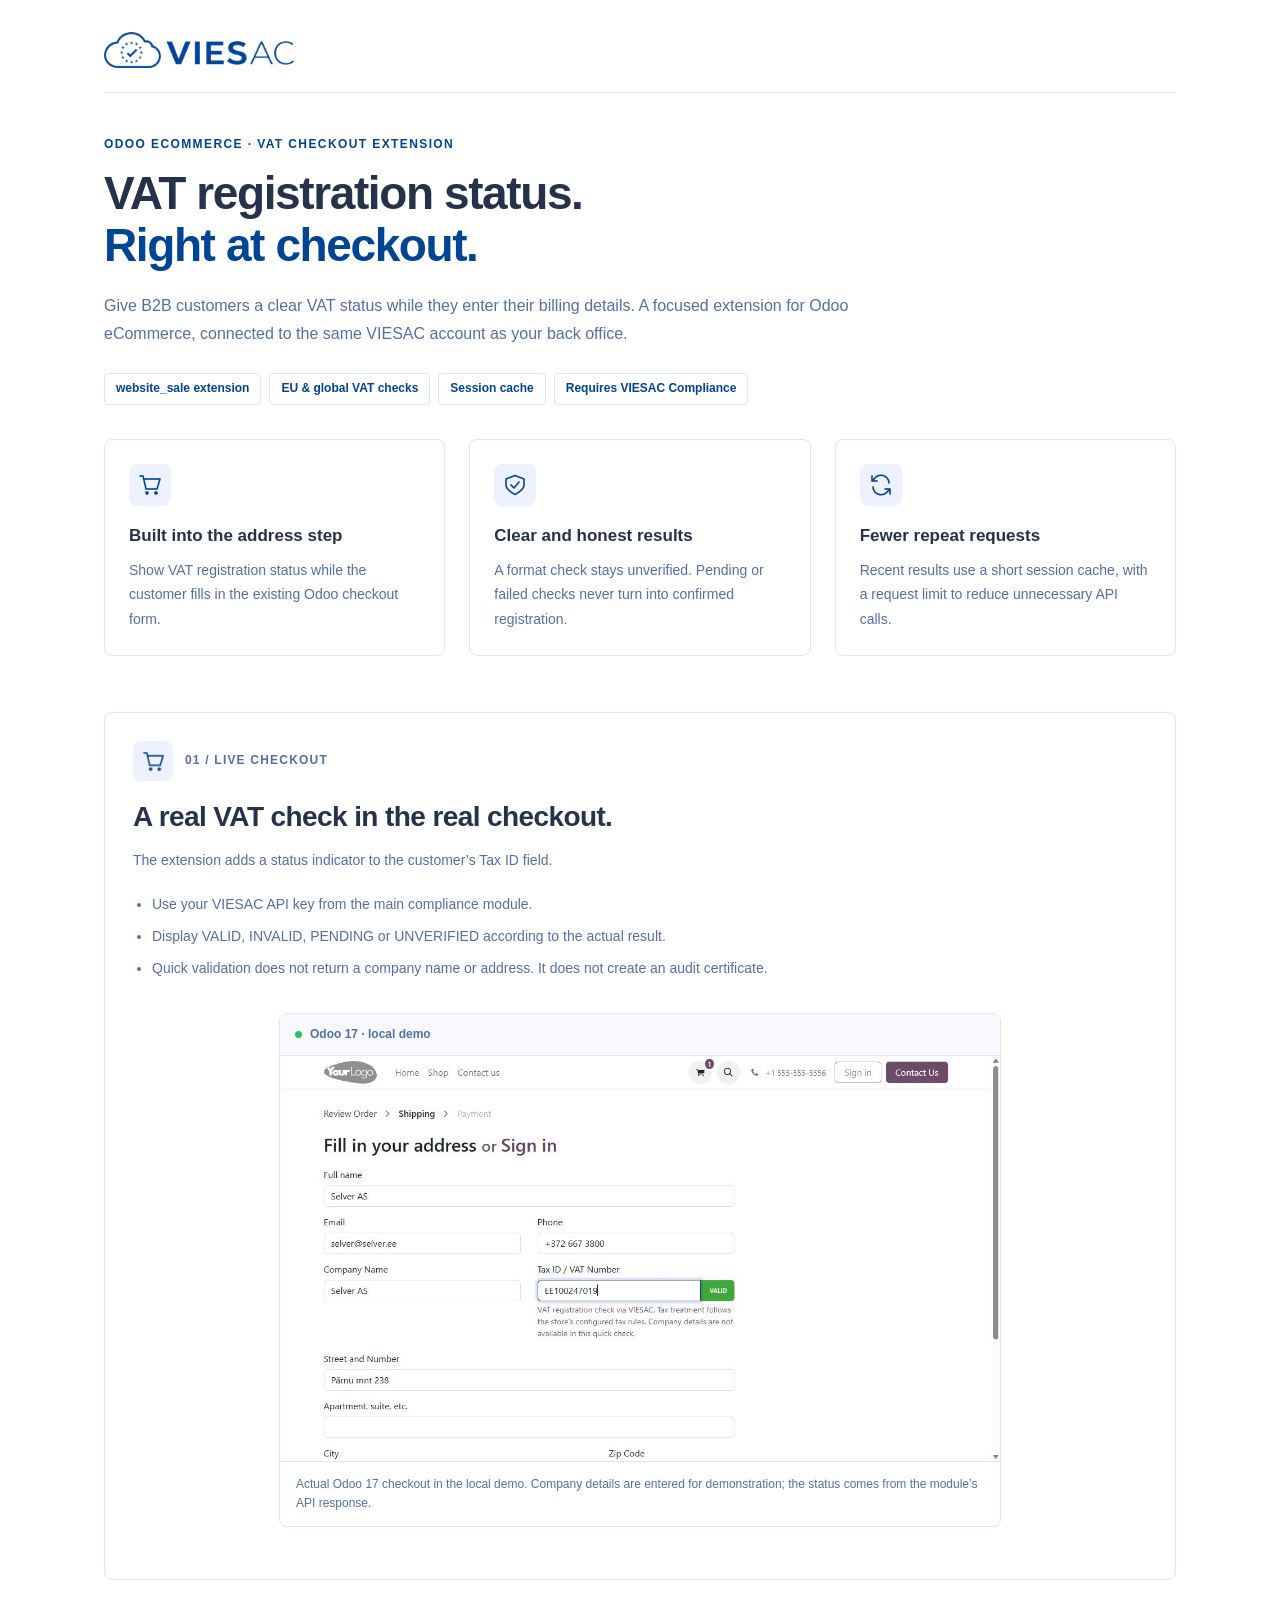
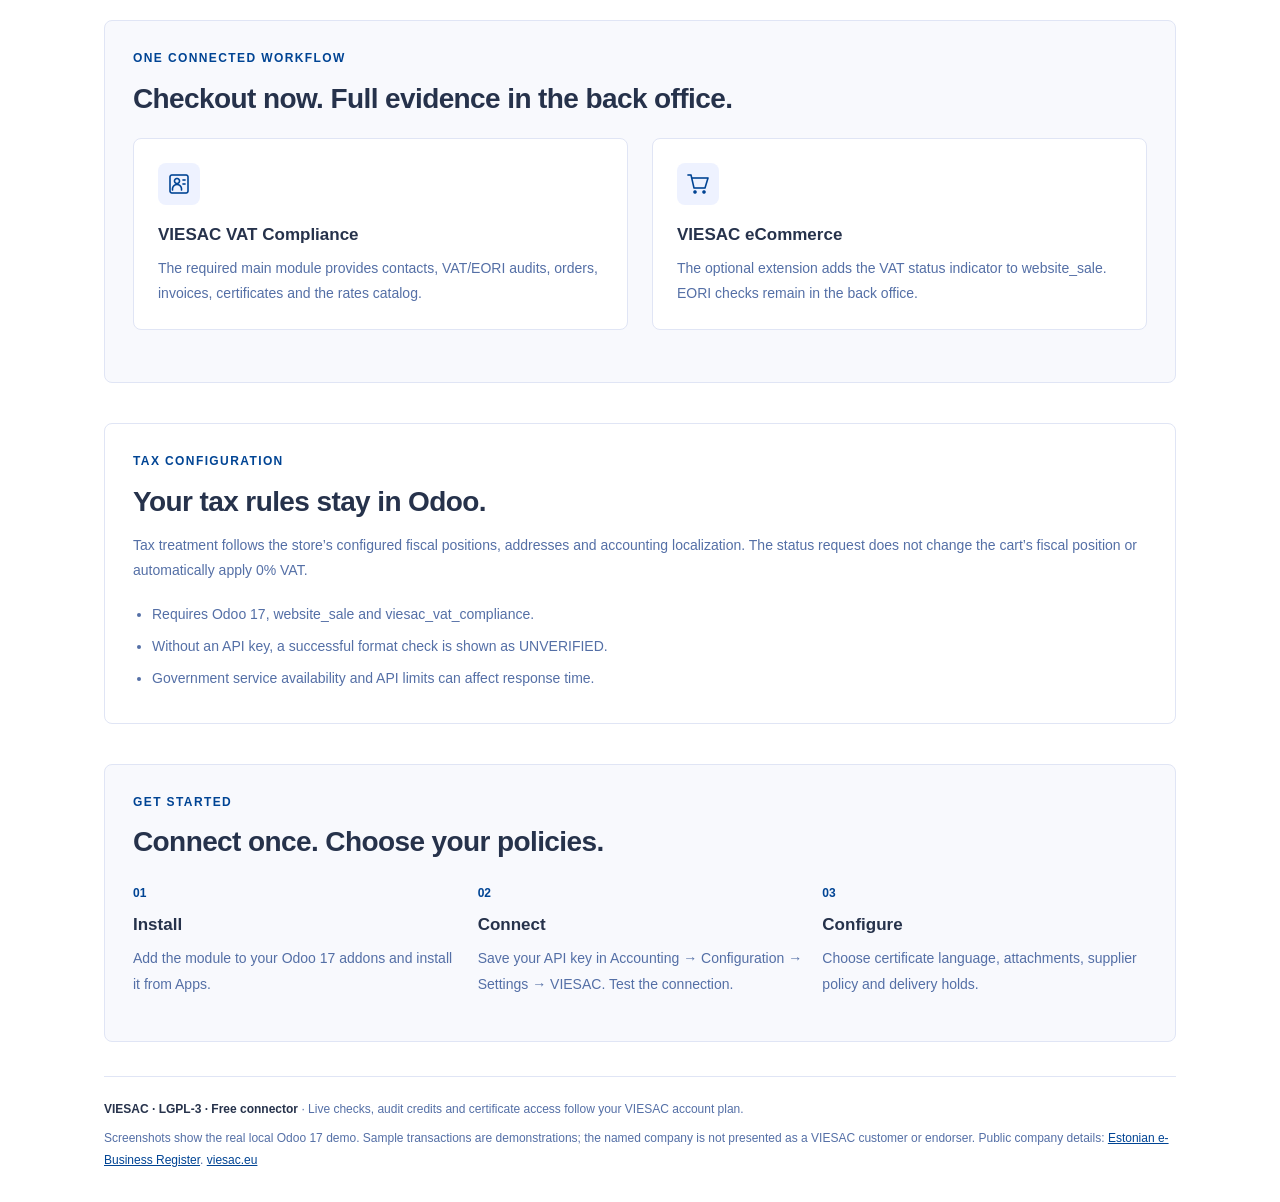
==== viesac_website_sale/static/description/index.html @ 57840056 "Refresh app descriptions, retain covers and verify Odoo compatibility" ====
<!DOCTYPE html>
<html lang="en"><head><meta charset="utf-8"><meta name="viewport" content="width=device-width,initial-scale=1"><title>VIESAC eCommerce VAT Checkout for Odoo 17</title></head>
<body style="margin:0;background:#FFFFFF;">
<div style="max-width:1120px;margin:0 auto;padding:24px;font-family:Arial,Helvetica,sans-serif;color:#26324B;font-size:14px;line-height:1.6;box-sizing:border-box;">
<header style="display:flex;align-items:center;justify-content:space-between;gap:18px;flex-wrap:wrap;padding:8px 0 24px;border-bottom:1px solid #E0E5F5;"><a href="https://viesac.eu" style="text-decoration:none;"><img src="viesac-brand.png" width="190" alt="VIESAC" style="display:block;width:190px;max-width:100%;height:auto;border:0;"></a></header>
<section style="padding:42px 0 34px;"><p style="margin:0 0 12px;color:#004494;font-size:12px;font-weight:700;letter-spacing:1.4px;text-transform:uppercase;">Odoo eCommerce · VAT checkout extension</p><h1 style="margin:0 0 20px;max-width:870px;color:#26324B;font-size:clamp(30px,5vw,46px);line-height:1.14;font-weight:700;letter-spacing:-1.4px;">VAT registration status.<br><span style="color:#004494;">Right at checkout.</span></h1><p style="max-width:760px;margin:0 0 24px;font-size:16px;line-height:1.8;color:#546FA6;">Give B2B customers a clear VAT status while they enter their billing details. A focused extension for Odoo eCommerce, connected to the same VIESAC account as your back office.</p><div style="display:flex;flex-wrap:wrap;gap:8px;"><span style="display:inline-block;padding:7px 11px;border:1px solid #E0E5F5;border-radius:4px;font-size:12px;line-height:1.3;font-weight:600;color:#004494;background:#FFFFFF;">website_sale extension</span><span style="display:inline-block;padding:7px 11px;border:1px solid #E0E5F5;border-radius:4px;font-size:12px;line-height:1.3;font-weight:600;color:#004494;background:#FFFFFF;">EU &amp; global VAT checks</span><span style="display:inline-block;padding:7px 11px;border:1px solid #E0E5F5;border-radius:4px;font-size:12px;line-height:1.3;font-weight:600;color:#004494;background:#FFFFFF;">Session cache</span><span style="display:inline-block;padding:7px 11px;border:1px solid #E0E5F5;border-radius:4px;font-size:12px;line-height:1.3;font-weight:600;color:#004494;background:#FFFFFF;">Requires VIESAC Compliance</span></div></section>
<div style="display:flex;flex-wrap:wrap;margin:0 -12px 32px;"><div style="flex:1 1 230px;margin:0 12px 24px;padding:24px;border:1px solid #E0E5F5;border-radius:8px;background:#FFFFFF;box-sizing:border-box;"><div style="display:flex;align-items:center;justify-content:center;width:42px;height:42px;margin-bottom:18px;border-radius:8px;background:#EEF2FF;"><img src="icons/cart.png" width="24" height="24" alt="" style="display:block;width:24px;height:24px;border:0;"></div><h3 style="margin:0 0 10px;font-size:17px;line-height:1.4;color:#26324B;font-weight:700;">Built into the address step</h3><p style="margin:0;font-size:14px;line-height:1.75;color:#546FA6;">Show VAT registration status while the customer fills in the existing Odoo checkout form.</p></div><div style="flex:1 1 230px;margin:0 12px 24px;padding:24px;border:1px solid #E0E5F5;border-radius:8px;background:#FFFFFF;box-sizing:border-box;"><div style="display:flex;align-items:center;justify-content:center;width:42px;height:42px;margin-bottom:18px;border-radius:8px;background:#EEF2FF;"><img src="icons/shield.png" width="24" height="24" alt="" style="display:block;width:24px;height:24px;border:0;"></div><h3 style="margin:0 0 10px;font-size:17px;line-height:1.4;color:#26324B;font-weight:700;">Clear and honest results</h3><p style="margin:0;font-size:14px;line-height:1.75;color:#546FA6;">A format check stays unverified. Pending or failed checks never turn into confirmed registration.</p></div><div style="flex:1 1 230px;margin:0 12px 24px;padding:24px;border:1px solid #E0E5F5;border-radius:8px;background:#FFFFFF;box-sizing:border-box;"><div style="display:flex;align-items:center;justify-content:center;width:42px;height:42px;margin-bottom:18px;border-radius:8px;background:#EEF2FF;"><img src="icons/sync.png" width="24" height="24" alt="" style="display:block;width:24px;height:24px;border:0;"></div><h3 style="margin:0 0 10px;font-size:17px;line-height:1.4;color:#26324B;font-weight:700;">Fewer repeat requests</h3><p style="margin:0;font-size:14px;line-height:1.75;color:#546FA6;">Recent results use a short session cache, with a request limit to reduce unnecessary API calls.</p></div></div><section style="margin-top:20px;margin-bottom:40px;padding:28px;border:1px solid #E0E5F5;border-radius:8px;background:#FFFFFF;"><div style="display:flex;align-items:center;gap:12px;margin-bottom:18px;"><div style="display:flex;align-items:center;justify-content:center;width:40px;height:40px;border-radius:8px;background:#EEF2FF;"><img src="icons/cart.png" width="23" height="23" alt="" style="display:block;width:23px;height:23px;border:0;"></div><span style="font-size:12px;letter-spacing:1.2px;font-weight:700;color:#546FA6;">01 / LIVE CHECKOUT</span></div><h2 style="margin:0 0 14px;color:#26324B;font-size:28px;line-height:1.25;font-weight:700;letter-spacing:-.6px;">A real VAT check in the real checkout.</h2><p style="margin:0 0 16px;font-size:14px;line-height:1.8;color:#546FA6;">The extension adds a status indicator to the customer’s Tax ID field.</p><ul style="margin:0;padding-left:19px;color:#546FA6;font-size:14px;line-height:1.85;"><li style="padding:3px 0;">Use your VIESAC API key from the main compliance module.</li><li style="padding:3px 0;">Display VALID, INVALID, PENDING or UNVERIFIED according to the actual result.</li><li style="padding:3px 0;">Quick validation does not return a company name or address. It does not create an audit certificate.</li></ul><figure style="max-width:720px;margin:28px auto 24px;padding:0;border:1px solid #E0E5F5;border-radius:8px;background:#FFFFFF;overflow:hidden;"><div style="display:flex;align-items:center;gap:8px;padding:11px 15px;background:#F8F9FD;border-bottom:1px solid #E0E5F5;"><span style="display:inline-block;width:7px;height:7px;border-radius:50%;background:#22C55E;"></span><span style="font-size:12px;font-weight:600;color:#546FA6;">Odoo 17 · local demo</span></div><img src="screenshot_checkout.jpg" alt="A real VAT check in the real checkout." style="display:block;width:100%;max-width:720px;height:auto;border:0;"><figcaption style="padding:13px 16px;font-size:12px;line-height:1.6;color:#546FA6;border-top:1px solid #E0E5F5;">Actual Odoo 17 checkout in the local demo. Company details are entered for demonstration; the status comes from the module’s API response.</figcaption></figure></section><section style="margin-top:36px;margin-bottom:40px;padding:28px;border:1px solid #E0E5F5;border-radius:8px;background:#F8F9FD;"><p style="margin:0 0 12px;color:#004494;font-size:12px;font-weight:700;letter-spacing:1.4px;text-transform:uppercase;">One connected workflow</p><h2 style="margin:0 0 14px;color:#26324B;font-size:28px;line-height:1.25;font-weight:700;letter-spacing:-.6px;">Checkout now. Full evidence in the back office.</h2><div style="display:flex;flex-wrap:wrap;margin:22px -12px 0;"><div style="flex:1 1 230px;margin:0 12px 24px;padding:24px;border:1px solid #E0E5F5;border-radius:8px;background:#FFFFFF;box-sizing:border-box;"><div style="display:flex;align-items:center;justify-content:center;width:42px;height:42px;margin-bottom:18px;border-radius:8px;background:#EEF2FF;"><img src="icons/contacts.png" width="24" height="24" alt="" style="display:block;width:24px;height:24px;border:0;"></div><h3 style="margin:0 0 10px;font-size:17px;line-height:1.4;color:#26324B;font-weight:700;">VIESAC VAT Compliance</h3><p style="margin:0;font-size:14px;line-height:1.75;color:#546FA6;">The required main module provides contacts, VAT/EORI audits, orders, invoices, certificates and the rates catalog.</p></div><div style="flex:1 1 230px;margin:0 12px 24px;padding:24px;border:1px solid #E0E5F5;border-radius:8px;background:#FFFFFF;box-sizing:border-box;"><div style="display:flex;align-items:center;justify-content:center;width:42px;height:42px;margin-bottom:18px;border-radius:8px;background:#EEF2FF;"><img src="icons/cart.png" width="24" height="24" alt="" style="display:block;width:24px;height:24px;border:0;"></div><h3 style="margin:0 0 10px;font-size:17px;line-height:1.4;color:#26324B;font-weight:700;">VIESAC eCommerce</h3><p style="margin:0;font-size:14px;line-height:1.75;color:#546FA6;">The optional extension adds the VAT status indicator to website_sale. EORI checks remain in the back office.</p></div></div></section><section style="margin-top:36px;margin-bottom:40px;padding:28px;border:1px solid #E0E5F5;border-radius:8px;"><p style="margin:0 0 12px;color:#004494;font-size:12px;font-weight:700;letter-spacing:1.4px;text-transform:uppercase;">Tax configuration</p><h2 style="margin:0 0 14px;color:#26324B;font-size:28px;line-height:1.25;font-weight:700;letter-spacing:-.6px;">Your tax rules stay in Odoo.</h2><p style="margin:0 0 16px;font-size:14px;line-height:1.8;color:#546FA6;">Tax treatment follows the store’s configured fiscal positions, addresses and accounting localization. The status request does not change the cart’s fiscal position or automatically apply 0% VAT.</p><ul style="margin:0;padding-left:19px;color:#546FA6;font-size:14px;line-height:1.85;"><li style="padding:3px 0;">Requires Odoo 17, website_sale and viesac_vat_compliance.</li><li style="padding:3px 0;">Without an API key, a successful format check is shown as UNVERIFIED.</li><li style="padding:3px 0;">Government service availability and API limits can affect response time.</li></ul></section><section style="padding:28px;border:1px solid #E0E5F5;border-radius:8px;background:#F8F9FD;"><p style="margin:0 0 12px;color:#004494;font-size:12px;font-weight:700;letter-spacing:1.4px;text-transform:uppercase;">Get started</p><h2 style="margin:0 0 14px;color:#26324B;font-size:28px;line-height:1.25;font-weight:700;letter-spacing:-.6px;">Connect once. Choose your policies.</h2><div style="display:flex;flex-wrap:wrap;gap:20px;margin-top:22px;"><div style="flex:1 1 220px;"><span style="font-size:12px;font-weight:700;color:#004494;">01</span><h3 style="margin:8px 0;font-size:17px;color:#26324B;">Install</h3><p style="margin:0 0 16px;font-size:14px;line-height:1.8;color:#546FA6;">Add the module to your Odoo 17 addons and install it from Apps.</p></div><div style="flex:1 1 220px;"><span style="font-size:12px;font-weight:700;color:#004494;">02</span><h3 style="margin:8px 0;font-size:17px;color:#26324B;">Connect</h3><p style="margin:0 0 16px;font-size:14px;line-height:1.8;color:#546FA6;">Save your API key in Accounting → Configuration → Settings → VIESAC. Test the connection.</p></div><div style="flex:1 1 220px;"><span style="font-size:12px;font-weight:700;color:#004494;">03</span><h3 style="margin:8px 0;font-size:17px;color:#26324B;">Configure</h3><p style="margin:0 0 16px;font-size:14px;line-height:1.8;color:#546FA6;">Choose certificate language, attachments, supplier policy and delivery holds.</p></div></div></section>
<footer style="margin-top:34px;padding:22px 0 6px;border-top:1px solid #E0E5F5;font-size:12px;line-height:1.8;color:#546FA6;"><p style="margin:0 0 8px;"><strong style="color:#26324B;">VIESAC · LGPL-3 · Free connector</strong> · Live checks, audit credits and certificate access follow your VIESAC account plan.</p><p style="margin:0;">Screenshots show the real local Odoo 17 demo. Sample transactions are demonstrations; the named company is not presented as a VIESAC customer or endorser. Public company details: <a href="https://ariregister.rik.ee/eng/company/10379733/Selver-AS" style="color:#004494;text-decoration:underline;">Estonian e-Business Register</a>. <a href="https://viesac.eu" style="color:#004494;text-decoration:underline;">viesac.eu</a></p></footer>
</div></body></html>
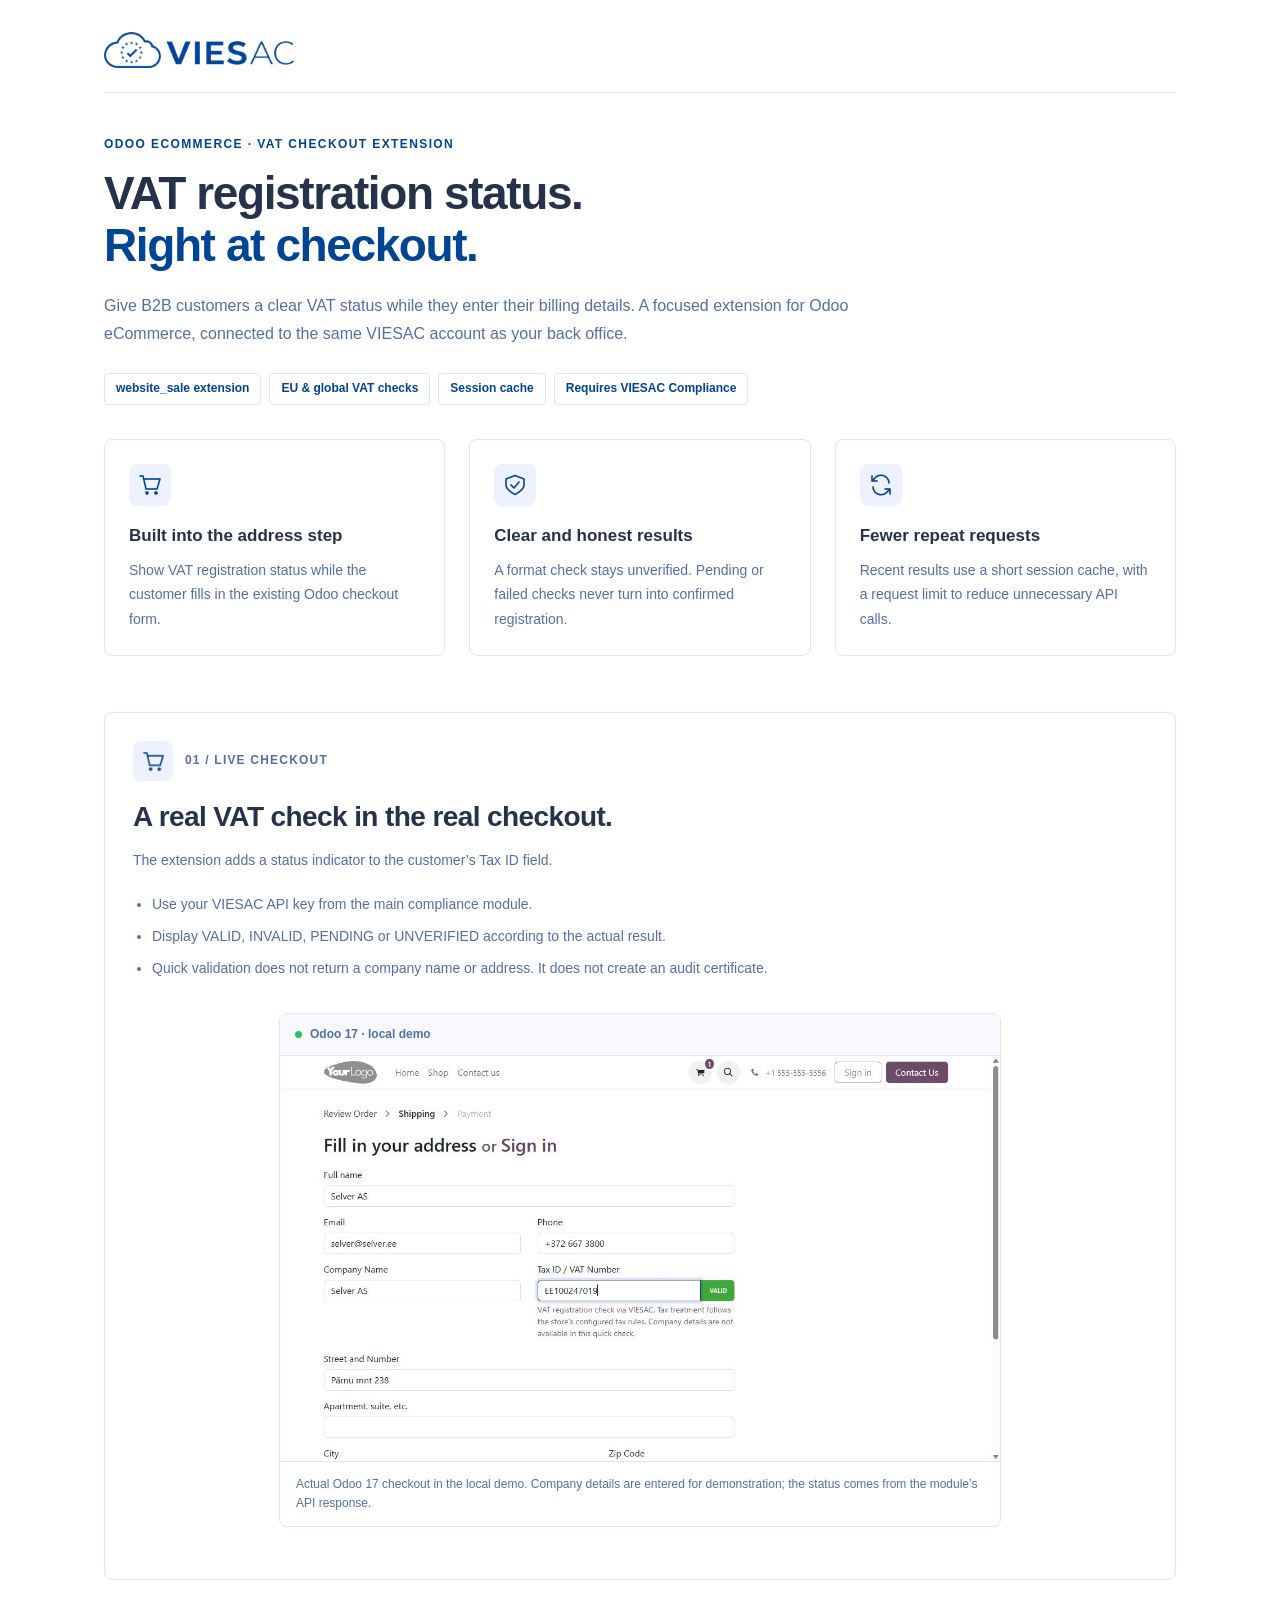
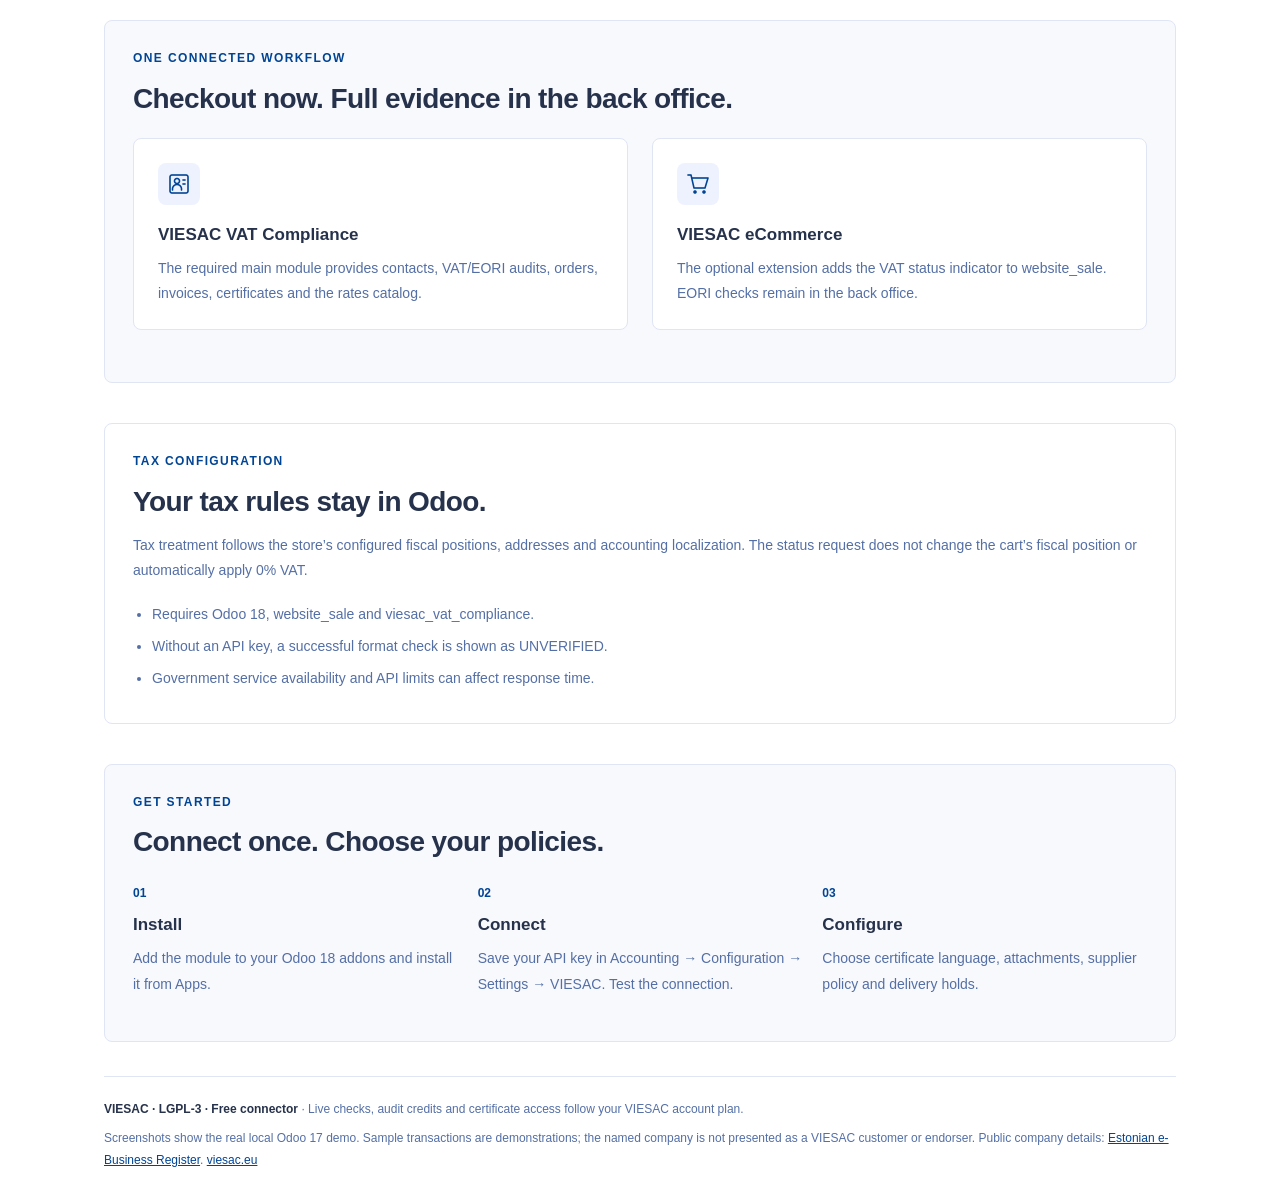
==== commit 53597be0: "Refresh app descriptions, retain covers and verify Odoo compatibility" ====
--- a/viesac_website_sale/static/description/index.html
+++ b/viesac_website_sale/static/description/index.html
@@ -1,9 +1,9 @@
 <!DOCTYPE html>
-<html lang="en"><head><meta charset="utf-8"><meta name="viewport" content="width=device-width,initial-scale=1"><title>VIESAC eCommerce VAT Checkout for Odoo 17</title></head>
+<html lang="en"><head><meta charset="utf-8"><meta name="viewport" content="width=device-width,initial-scale=1"><title>VIESAC eCommerce VAT Checkout for Odoo 18</title></head>
 <body style="margin:0;background:#FFFFFF;">
 <div style="max-width:1120px;margin:0 auto;padding:24px;font-family:Arial,Helvetica,sans-serif;color:#26324B;font-size:14px;line-height:1.6;box-sizing:border-box;">
 <header style="display:flex;align-items:center;justify-content:space-between;gap:18px;flex-wrap:wrap;padding:8px 0 24px;border-bottom:1px solid #E0E5F5;"><a href="https://viesac.eu" style="text-decoration:none;"><img src="viesac-brand.png" width="190" alt="VIESAC" style="display:block;width:190px;max-width:100%;height:auto;border:0;"></a></header>
 <section style="padding:42px 0 34px;"><p style="margin:0 0 12px;color:#004494;font-size:12px;font-weight:700;letter-spacing:1.4px;text-transform:uppercase;">Odoo eCommerce · VAT checkout extension</p><h1 style="margin:0 0 20px;max-width:870px;color:#26324B;font-size:clamp(30px,5vw,46px);line-height:1.14;font-weight:700;letter-spacing:-1.4px;">VAT registration status.<br><span style="color:#004494;">Right at checkout.</span></h1><p style="max-width:760px;margin:0 0 24px;font-size:16px;line-height:1.8;color:#546FA6;">Give B2B customers a clear VAT status while they enter their billing details. A focused extension for Odoo eCommerce, connected to the same VIESAC account as your back office.</p><div style="display:flex;flex-wrap:wrap;gap:8px;"><span style="display:inline-block;padding:7px 11px;border:1px solid #E0E5F5;border-radius:4px;font-size:12px;line-height:1.3;font-weight:600;color:#004494;background:#FFFFFF;">website_sale extension</span><span style="display:inline-block;padding:7px 11px;border:1px solid #E0E5F5;border-radius:4px;font-size:12px;line-height:1.3;font-weight:600;color:#004494;background:#FFFFFF;">EU &amp; global VAT checks</span><span style="display:inline-block;padding:7px 11px;border:1px solid #E0E5F5;border-radius:4px;font-size:12px;line-height:1.3;font-weight:600;color:#004494;background:#FFFFFF;">Session cache</span><span style="display:inline-block;padding:7px 11px;border:1px solid #E0E5F5;border-radius:4px;font-size:12px;line-height:1.3;font-weight:600;color:#004494;background:#FFFFFF;">Requires VIESAC Compliance</span></div></section>
-<div style="display:flex;flex-wrap:wrap;margin:0 -12px 32px;"><div style="flex:1 1 230px;margin:0 12px 24px;padding:24px;border:1px solid #E0E5F5;border-radius:8px;background:#FFFFFF;box-sizing:border-box;"><div style="display:flex;align-items:center;justify-content:center;width:42px;height:42px;margin-bottom:18px;border-radius:8px;background:#EEF2FF;"><img src="icons/cart.png" width="24" height="24" alt="" style="display:block;width:24px;height:24px;border:0;"></div><h3 style="margin:0 0 10px;font-size:17px;line-height:1.4;color:#26324B;font-weight:700;">Built into the address step</h3><p style="margin:0;font-size:14px;line-height:1.75;color:#546FA6;">Show VAT registration status while the customer fills in the existing Odoo checkout form.</p></div><div style="flex:1 1 230px;margin:0 12px 24px;padding:24px;border:1px solid #E0E5F5;border-radius:8px;background:#FFFFFF;box-sizing:border-box;"><div style="display:flex;align-items:center;justify-content:center;width:42px;height:42px;margin-bottom:18px;border-radius:8px;background:#EEF2FF;"><img src="icons/shield.png" width="24" height="24" alt="" style="display:block;width:24px;height:24px;border:0;"></div><h3 style="margin:0 0 10px;font-size:17px;line-height:1.4;color:#26324B;font-weight:700;">Clear and honest results</h3><p style="margin:0;font-size:14px;line-height:1.75;color:#546FA6;">A format check stays unverified. Pending or failed checks never turn into confirmed registration.</p></div><div style="flex:1 1 230px;margin:0 12px 24px;padding:24px;border:1px solid #E0E5F5;border-radius:8px;background:#FFFFFF;box-sizing:border-box;"><div style="display:flex;align-items:center;justify-content:center;width:42px;height:42px;margin-bottom:18px;border-radius:8px;background:#EEF2FF;"><img src="icons/sync.png" width="24" height="24" alt="" style="display:block;width:24px;height:24px;border:0;"></div><h3 style="margin:0 0 10px;font-size:17px;line-height:1.4;color:#26324B;font-weight:700;">Fewer repeat requests</h3><p style="margin:0;font-size:14px;line-height:1.75;color:#546FA6;">Recent results use a short session cache, with a request limit to reduce unnecessary API calls.</p></div></div><section style="margin-top:20px;margin-bottom:40px;padding:28px;border:1px solid #E0E5F5;border-radius:8px;background:#FFFFFF;"><div style="display:flex;align-items:center;gap:12px;margin-bottom:18px;"><div style="display:flex;align-items:center;justify-content:center;width:40px;height:40px;border-radius:8px;background:#EEF2FF;"><img src="icons/cart.png" width="23" height="23" alt="" style="display:block;width:23px;height:23px;border:0;"></div><span style="font-size:12px;letter-spacing:1.2px;font-weight:700;color:#546FA6;">01 / LIVE CHECKOUT</span></div><h2 style="margin:0 0 14px;color:#26324B;font-size:28px;line-height:1.25;font-weight:700;letter-spacing:-.6px;">A real VAT check in the real checkout.</h2><p style="margin:0 0 16px;font-size:14px;line-height:1.8;color:#546FA6;">The extension adds a status indicator to the customer’s Tax ID field.</p><ul style="margin:0;padding-left:19px;color:#546FA6;font-size:14px;line-height:1.85;"><li style="padding:3px 0;">Use your VIESAC API key from the main compliance module.</li><li style="padding:3px 0;">Display VALID, INVALID, PENDING or UNVERIFIED according to the actual result.</li><li style="padding:3px 0;">Quick validation does not return a company name or address. It does not create an audit certificate.</li></ul><figure style="max-width:720px;margin:28px auto 24px;padding:0;border:1px solid #E0E5F5;border-radius:8px;background:#FFFFFF;overflow:hidden;"><div style="display:flex;align-items:center;gap:8px;padding:11px 15px;background:#F8F9FD;border-bottom:1px solid #E0E5F5;"><span style="display:inline-block;width:7px;height:7px;border-radius:50%;background:#22C55E;"></span><span style="font-size:12px;font-weight:600;color:#546FA6;">Odoo 17 · local demo</span></div><img src="screenshot_checkout.jpg" alt="A real VAT check in the real checkout." style="display:block;width:100%;max-width:720px;height:auto;border:0;"><figcaption style="padding:13px 16px;font-size:12px;line-height:1.6;color:#546FA6;border-top:1px solid #E0E5F5;">Actual Odoo 17 checkout in the local demo. Company details are entered for demonstration; the status comes from the module’s API response.</figcaption></figure></section><section style="margin-top:36px;margin-bottom:40px;padding:28px;border:1px solid #E0E5F5;border-radius:8px;background:#F8F9FD;"><p style="margin:0 0 12px;color:#004494;font-size:12px;font-weight:700;letter-spacing:1.4px;text-transform:uppercase;">One connected workflow</p><h2 style="margin:0 0 14px;color:#26324B;font-size:28px;line-height:1.25;font-weight:700;letter-spacing:-.6px;">Checkout now. Full evidence in the back office.</h2><div style="display:flex;flex-wrap:wrap;margin:22px -12px 0;"><div style="flex:1 1 230px;margin:0 12px 24px;padding:24px;border:1px solid #E0E5F5;border-radius:8px;background:#FFFFFF;box-sizing:border-box;"><div style="display:flex;align-items:center;justify-content:center;width:42px;height:42px;margin-bottom:18px;border-radius:8px;background:#EEF2FF;"><img src="icons/contacts.png" width="24" height="24" alt="" style="display:block;width:24px;height:24px;border:0;"></div><h3 style="margin:0 0 10px;font-size:17px;line-height:1.4;color:#26324B;font-weight:700;">VIESAC VAT Compliance</h3><p style="margin:0;font-size:14px;line-height:1.75;color:#546FA6;">The required main module provides contacts, VAT/EORI audits, orders, invoices, certificates and the rates catalog.</p></div><div style="flex:1 1 230px;margin:0 12px 24px;padding:24px;border:1px solid #E0E5F5;border-radius:8px;background:#FFFFFF;box-sizing:border-box;"><div style="display:flex;align-items:center;justify-content:center;width:42px;height:42px;margin-bottom:18px;border-radius:8px;background:#EEF2FF;"><img src="icons/cart.png" width="24" height="24" alt="" style="display:block;width:24px;height:24px;border:0;"></div><h3 style="margin:0 0 10px;font-size:17px;line-height:1.4;color:#26324B;font-weight:700;">VIESAC eCommerce</h3><p style="margin:0;font-size:14px;line-height:1.75;color:#546FA6;">The optional extension adds the VAT status indicator to website_sale. EORI checks remain in the back office.</p></div></div></section><section style="margin-top:36px;margin-bottom:40px;padding:28px;border:1px solid #E0E5F5;border-radius:8px;"><p style="margin:0 0 12px;color:#004494;font-size:12px;font-weight:700;letter-spacing:1.4px;text-transform:uppercase;">Tax configuration</p><h2 style="margin:0 0 14px;color:#26324B;font-size:28px;line-height:1.25;font-weight:700;letter-spacing:-.6px;">Your tax rules stay in Odoo.</h2><p style="margin:0 0 16px;font-size:14px;line-height:1.8;color:#546FA6;">Tax treatment follows the store’s configured fiscal positions, addresses and accounting localization. The status request does not change the cart’s fiscal position or automatically apply 0% VAT.</p><ul style="margin:0;padding-left:19px;color:#546FA6;font-size:14px;line-height:1.85;"><li style="padding:3px 0;">Requires Odoo 17, website_sale and viesac_vat_compliance.</li><li style="padding:3px 0;">Without an API key, a successful format check is shown as UNVERIFIED.</li><li style="padding:3px 0;">Government service availability and API limits can affect response time.</li></ul></section><section style="padding:28px;border:1px solid #E0E5F5;border-radius:8px;background:#F8F9FD;"><p style="margin:0 0 12px;color:#004494;font-size:12px;font-weight:700;letter-spacing:1.4px;text-transform:uppercase;">Get started</p><h2 style="margin:0 0 14px;color:#26324B;font-size:28px;line-height:1.25;font-weight:700;letter-spacing:-.6px;">Connect once. Choose your policies.</h2><div style="display:flex;flex-wrap:wrap;gap:20px;margin-top:22px;"><div style="flex:1 1 220px;"><span style="font-size:12px;font-weight:700;color:#004494;">01</span><h3 style="margin:8px 0;font-size:17px;color:#26324B;">Install</h3><p style="margin:0 0 16px;font-size:14px;line-height:1.8;color:#546FA6;">Add the module to your Odoo 17 addons and install it from Apps.</p></div><div style="flex:1 1 220px;"><span style="font-size:12px;font-weight:700;color:#004494;">02</span><h3 style="margin:8px 0;font-size:17px;color:#26324B;">Connect</h3><p style="margin:0 0 16px;font-size:14px;line-height:1.8;color:#546FA6;">Save your API key in Accounting → Configuration → Settings → VIESAC. Test the connection.</p></div><div style="flex:1 1 220px;"><span style="font-size:12px;font-weight:700;color:#004494;">03</span><h3 style="margin:8px 0;font-size:17px;color:#26324B;">Configure</h3><p style="margin:0 0 16px;font-size:14px;line-height:1.8;color:#546FA6;">Choose certificate language, attachments, supplier policy and delivery holds.</p></div></div></section>
+<div style="display:flex;flex-wrap:wrap;margin:0 -12px 32px;"><div style="flex:1 1 230px;margin:0 12px 24px;padding:24px;border:1px solid #E0E5F5;border-radius:8px;background:#FFFFFF;box-sizing:border-box;"><div style="display:flex;align-items:center;justify-content:center;width:42px;height:42px;margin-bottom:18px;border-radius:8px;background:#EEF2FF;"><img src="icons/cart.png" width="24" height="24" alt="" style="display:block;width:24px;height:24px;border:0;"></div><h3 style="margin:0 0 10px;font-size:17px;line-height:1.4;color:#26324B;font-weight:700;">Built into the address step</h3><p style="margin:0;font-size:14px;line-height:1.75;color:#546FA6;">Show VAT registration status while the customer fills in the existing Odoo checkout form.</p></div><div style="flex:1 1 230px;margin:0 12px 24px;padding:24px;border:1px solid #E0E5F5;border-radius:8px;background:#FFFFFF;box-sizing:border-box;"><div style="display:flex;align-items:center;justify-content:center;width:42px;height:42px;margin-bottom:18px;border-radius:8px;background:#EEF2FF;"><img src="icons/shield.png" width="24" height="24" alt="" style="display:block;width:24px;height:24px;border:0;"></div><h3 style="margin:0 0 10px;font-size:17px;line-height:1.4;color:#26324B;font-weight:700;">Clear and honest results</h3><p style="margin:0;font-size:14px;line-height:1.75;color:#546FA6;">A format check stays unverified. Pending or failed checks never turn into confirmed registration.</p></div><div style="flex:1 1 230px;margin:0 12px 24px;padding:24px;border:1px solid #E0E5F5;border-radius:8px;background:#FFFFFF;box-sizing:border-box;"><div style="display:flex;align-items:center;justify-content:center;width:42px;height:42px;margin-bottom:18px;border-radius:8px;background:#EEF2FF;"><img src="icons/sync.png" width="24" height="24" alt="" style="display:block;width:24px;height:24px;border:0;"></div><h3 style="margin:0 0 10px;font-size:17px;line-height:1.4;color:#26324B;font-weight:700;">Fewer repeat requests</h3><p style="margin:0;font-size:14px;line-height:1.75;color:#546FA6;">Recent results use a short session cache, with a request limit to reduce unnecessary API calls.</p></div></div><section style="margin-top:20px;margin-bottom:40px;padding:28px;border:1px solid #E0E5F5;border-radius:8px;background:#FFFFFF;"><div style="display:flex;align-items:center;gap:12px;margin-bottom:18px;"><div style="display:flex;align-items:center;justify-content:center;width:40px;height:40px;border-radius:8px;background:#EEF2FF;"><img src="icons/cart.png" width="23" height="23" alt="" style="display:block;width:23px;height:23px;border:0;"></div><span style="font-size:12px;letter-spacing:1.2px;font-weight:700;color:#546FA6;">01 / LIVE CHECKOUT</span></div><h2 style="margin:0 0 14px;color:#26324B;font-size:28px;line-height:1.25;font-weight:700;letter-spacing:-.6px;">A real VAT check in the real checkout.</h2><p style="margin:0 0 16px;font-size:14px;line-height:1.8;color:#546FA6;">The extension adds a status indicator to the customer’s Tax ID field.</p><ul style="margin:0;padding-left:19px;color:#546FA6;font-size:14px;line-height:1.85;"><li style="padding:3px 0;">Use your VIESAC API key from the main compliance module.</li><li style="padding:3px 0;">Display VALID, INVALID, PENDING or UNVERIFIED according to the actual result.</li><li style="padding:3px 0;">Quick validation does not return a company name or address. It does not create an audit certificate.</li></ul><figure style="max-width:720px;margin:28px auto 24px;padding:0;border:1px solid #E0E5F5;border-radius:8px;background:#FFFFFF;overflow:hidden;"><div style="display:flex;align-items:center;gap:8px;padding:11px 15px;background:#F8F9FD;border-bottom:1px solid #E0E5F5;"><span style="display:inline-block;width:7px;height:7px;border-radius:50%;background:#22C55E;"></span><span style="font-size:12px;font-weight:600;color:#546FA6;">Odoo 17 · local demo</span></div><img src="screenshot_checkout.jpg" alt="A real VAT check in the real checkout." style="display:block;width:100%;max-width:720px;height:auto;border:0;"><figcaption style="padding:13px 16px;font-size:12px;line-height:1.6;color:#546FA6;border-top:1px solid #E0E5F5;">Actual Odoo 17 checkout in the local demo. Company details are entered for demonstration; the status comes from the module’s API response.</figcaption></figure></section><section style="margin-top:36px;margin-bottom:40px;padding:28px;border:1px solid #E0E5F5;border-radius:8px;background:#F8F9FD;"><p style="margin:0 0 12px;color:#004494;font-size:12px;font-weight:700;letter-spacing:1.4px;text-transform:uppercase;">One connected workflow</p><h2 style="margin:0 0 14px;color:#26324B;font-size:28px;line-height:1.25;font-weight:700;letter-spacing:-.6px;">Checkout now. Full evidence in the back office.</h2><div style="display:flex;flex-wrap:wrap;margin:22px -12px 0;"><div style="flex:1 1 230px;margin:0 12px 24px;padding:24px;border:1px solid #E0E5F5;border-radius:8px;background:#FFFFFF;box-sizing:border-box;"><div style="display:flex;align-items:center;justify-content:center;width:42px;height:42px;margin-bottom:18px;border-radius:8px;background:#EEF2FF;"><img src="icons/contacts.png" width="24" height="24" alt="" style="display:block;width:24px;height:24px;border:0;"></div><h3 style="margin:0 0 10px;font-size:17px;line-height:1.4;color:#26324B;font-weight:700;">VIESAC VAT Compliance</h3><p style="margin:0;font-size:14px;line-height:1.75;color:#546FA6;">The required main module provides contacts, VAT/EORI audits, orders, invoices, certificates and the rates catalog.</p></div><div style="flex:1 1 230px;margin:0 12px 24px;padding:24px;border:1px solid #E0E5F5;border-radius:8px;background:#FFFFFF;box-sizing:border-box;"><div style="display:flex;align-items:center;justify-content:center;width:42px;height:42px;margin-bottom:18px;border-radius:8px;background:#EEF2FF;"><img src="icons/cart.png" width="24" height="24" alt="" style="display:block;width:24px;height:24px;border:0;"></div><h3 style="margin:0 0 10px;font-size:17px;line-height:1.4;color:#26324B;font-weight:700;">VIESAC eCommerce</h3><p style="margin:0;font-size:14px;line-height:1.75;color:#546FA6;">The optional extension adds the VAT status indicator to website_sale. EORI checks remain in the back office.</p></div></div></section><section style="margin-top:36px;margin-bottom:40px;padding:28px;border:1px solid #E0E5F5;border-radius:8px;"><p style="margin:0 0 12px;color:#004494;font-size:12px;font-weight:700;letter-spacing:1.4px;text-transform:uppercase;">Tax configuration</p><h2 style="margin:0 0 14px;color:#26324B;font-size:28px;line-height:1.25;font-weight:700;letter-spacing:-.6px;">Your tax rules stay in Odoo.</h2><p style="margin:0 0 16px;font-size:14px;line-height:1.8;color:#546FA6;">Tax treatment follows the store’s configured fiscal positions, addresses and accounting localization. The status request does not change the cart’s fiscal position or automatically apply 0% VAT.</p><ul style="margin:0;padding-left:19px;color:#546FA6;font-size:14px;line-height:1.85;"><li style="padding:3px 0;">Requires Odoo 18, website_sale and viesac_vat_compliance.</li><li style="padding:3px 0;">Without an API key, a successful format check is shown as UNVERIFIED.</li><li style="padding:3px 0;">Government service availability and API limits can affect response time.</li></ul></section><section style="padding:28px;border:1px solid #E0E5F5;border-radius:8px;background:#F8F9FD;"><p style="margin:0 0 12px;color:#004494;font-size:12px;font-weight:700;letter-spacing:1.4px;text-transform:uppercase;">Get started</p><h2 style="margin:0 0 14px;color:#26324B;font-size:28px;line-height:1.25;font-weight:700;letter-spacing:-.6px;">Connect once. Choose your policies.</h2><div style="display:flex;flex-wrap:wrap;gap:20px;margin-top:22px;"><div style="flex:1 1 220px;"><span style="font-size:12px;font-weight:700;color:#004494;">01</span><h3 style="margin:8px 0;font-size:17px;color:#26324B;">Install</h3><p style="margin:0 0 16px;font-size:14px;line-height:1.8;color:#546FA6;">Add the module to your Odoo 18 addons and install it from Apps.</p></div><div style="flex:1 1 220px;"><span style="font-size:12px;font-weight:700;color:#004494;">02</span><h3 style="margin:8px 0;font-size:17px;color:#26324B;">Connect</h3><p style="margin:0 0 16px;font-size:14px;line-height:1.8;color:#546FA6;">Save your API key in Accounting → Configuration → Settings → VIESAC. Test the connection.</p></div><div style="flex:1 1 220px;"><span style="font-size:12px;font-weight:700;color:#004494;">03</span><h3 style="margin:8px 0;font-size:17px;color:#26324B;">Configure</h3><p style="margin:0 0 16px;font-size:14px;line-height:1.8;color:#546FA6;">Choose certificate language, attachments, supplier policy and delivery holds.</p></div></div></section>
 <footer style="margin-top:34px;padding:22px 0 6px;border-top:1px solid #E0E5F5;font-size:12px;line-height:1.8;color:#546FA6;"><p style="margin:0 0 8px;"><strong style="color:#26324B;">VIESAC · LGPL-3 · Free connector</strong> · Live checks, audit credits and certificate access follow your VIESAC account plan.</p><p style="margin:0;">Screenshots show the real local Odoo 17 demo. Sample transactions are demonstrations; the named company is not presented as a VIESAC customer or endorser. Public company details: <a href="https://ariregister.rik.ee/eng/company/10379733/Selver-AS" style="color:#004494;text-decoration:underline;">Estonian e-Business Register</a>. <a href="https://viesac.eu" style="color:#004494;text-decoration:underline;">viesac.eu</a></p></footer>
 </div></body></html>
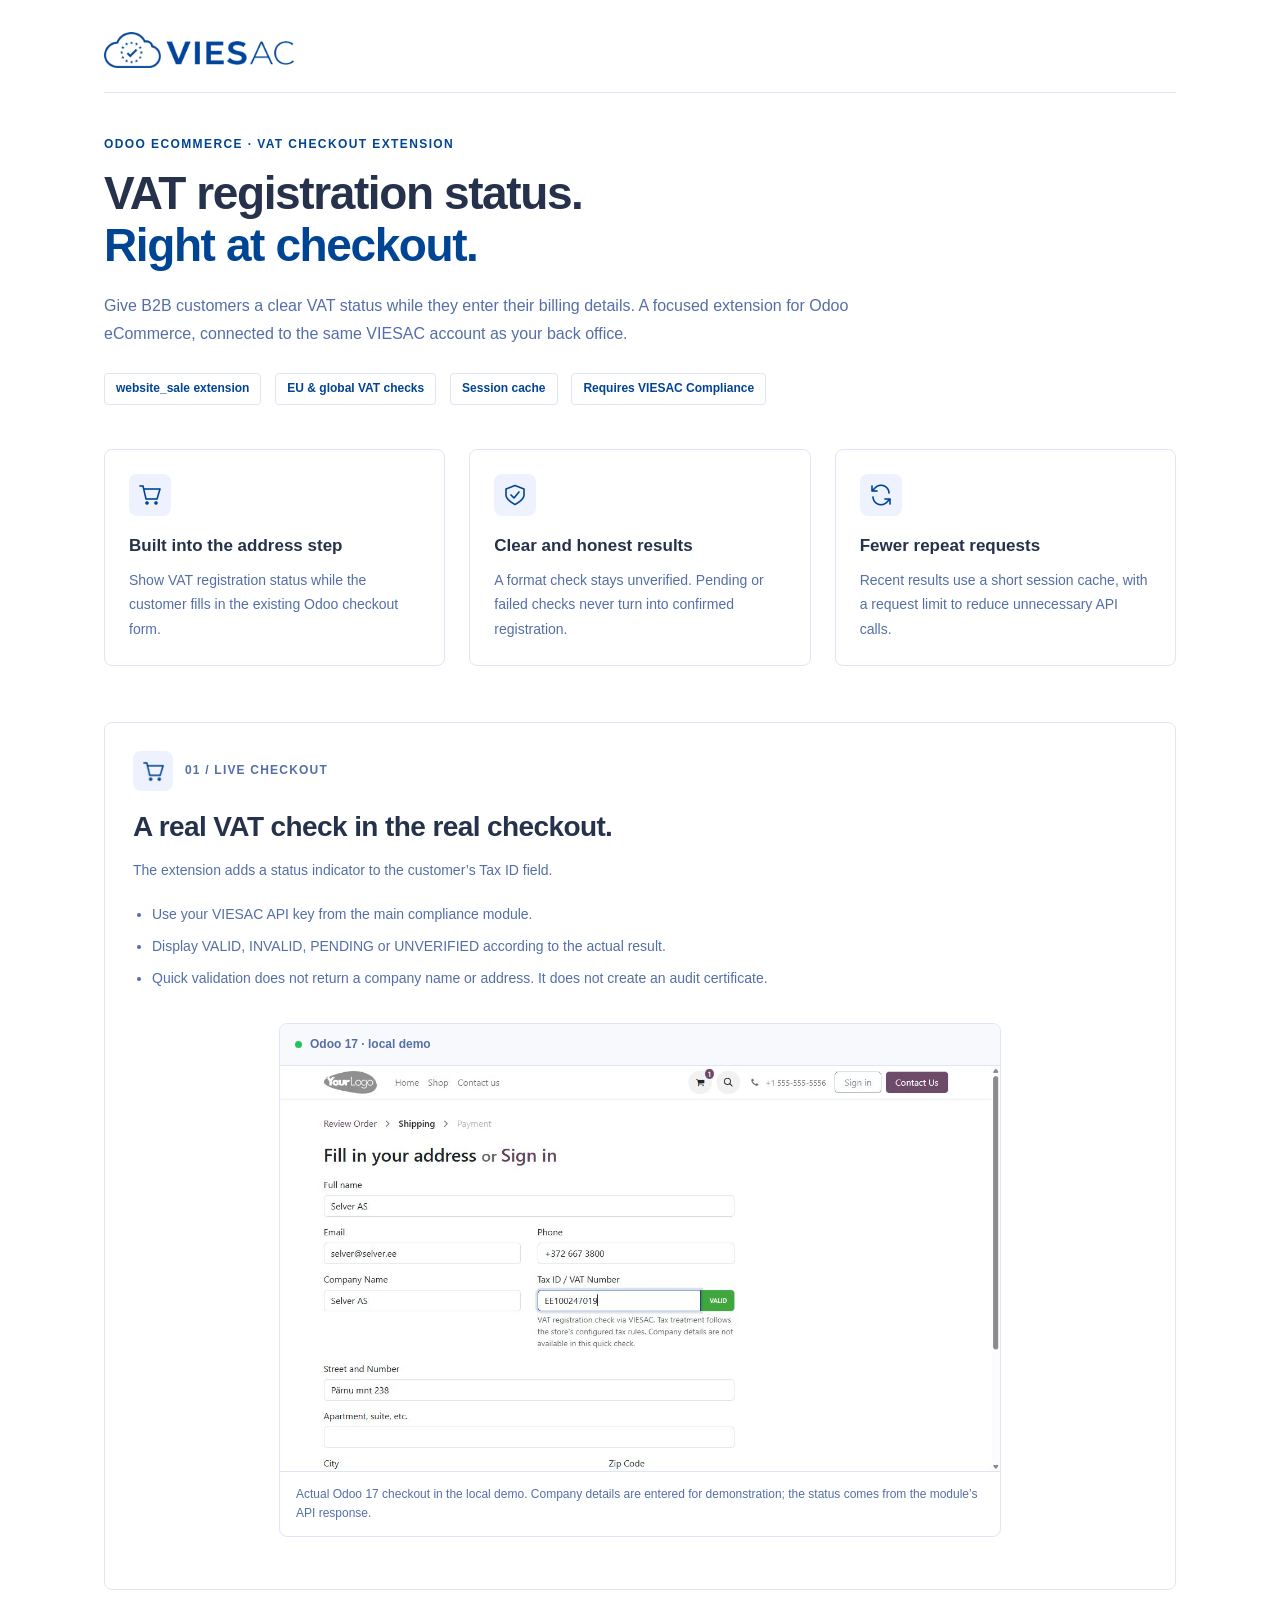
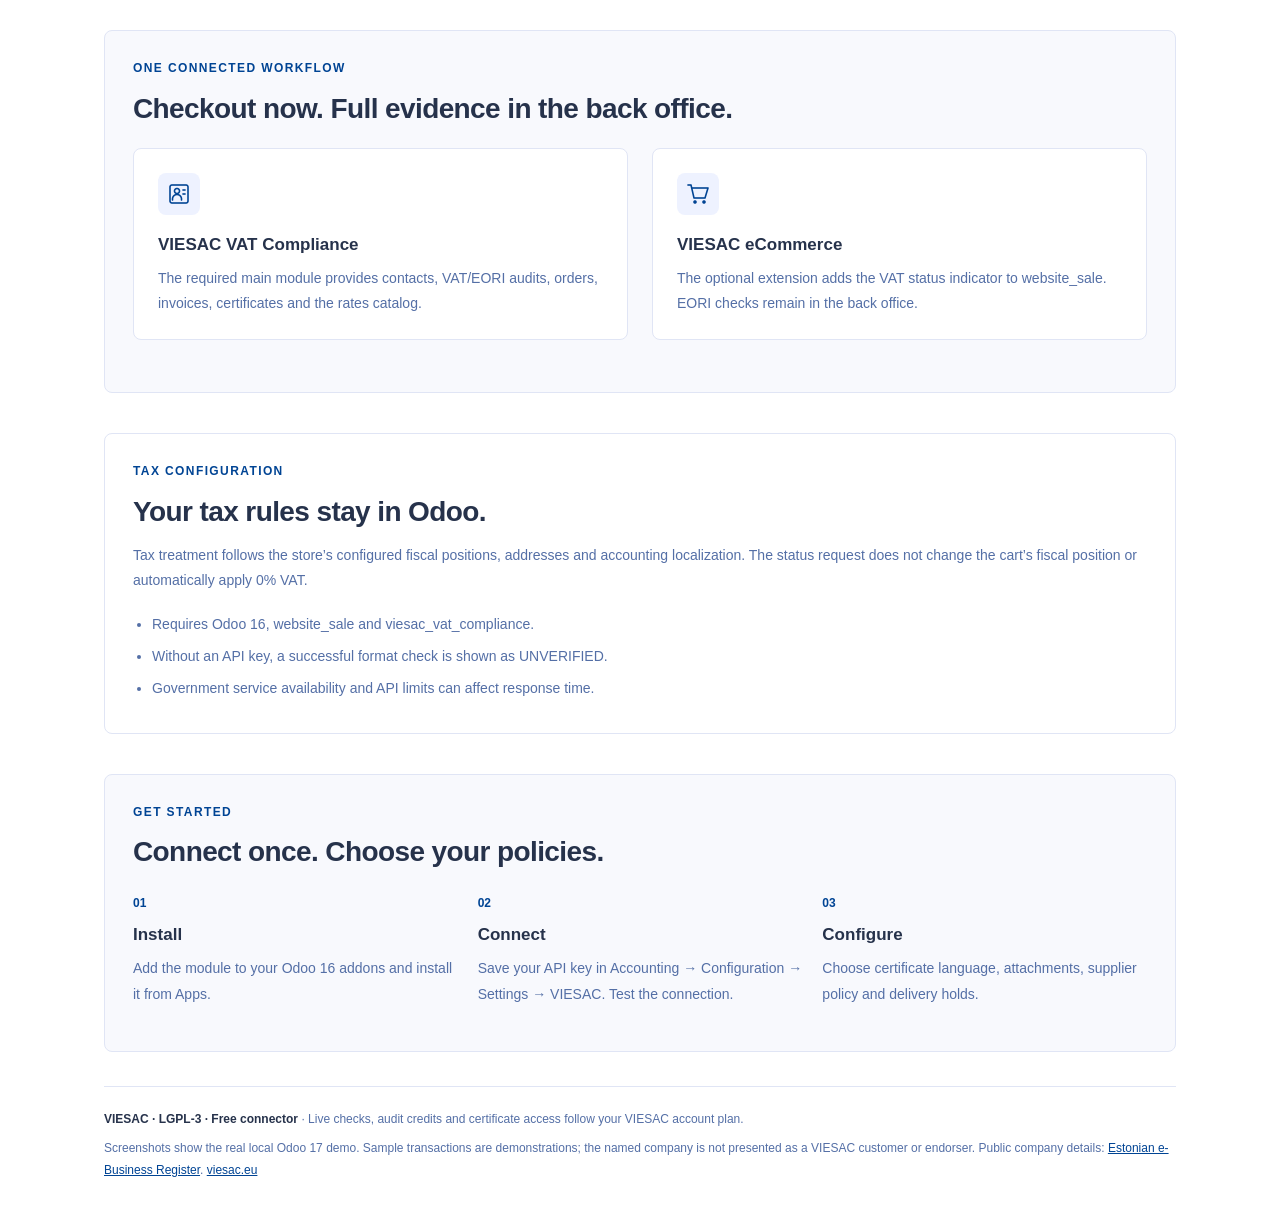
==== commit 41ca691a: "Fix explicit spacing between description feature badges" ====
--- a/viesac_website_sale/static/description/index.html
+++ b/viesac_website_sale/static/description/index.html
@@ -1,9 +1,9 @@
 <!DOCTYPE html>
-<html lang="en"><head><meta charset="utf-8"><meta name="viewport" content="width=device-width,initial-scale=1"><title>VIESAC eCommerce VAT Checkout for Odoo 18</title></head>
+<html lang="en"><head><meta charset="utf-8"><meta name="viewport" content="width=device-width,initial-scale=1"><title>VIESAC eCommerce VAT Checkout for Odoo 16</title></head>
 <body style="margin:0;background:#FFFFFF;">
 <div style="max-width:1120px;margin:0 auto;padding:24px;font-family:Arial,Helvetica,sans-serif;color:#26324B;font-size:14px;line-height:1.6;box-sizing:border-box;">
 <header style="display:flex;align-items:center;justify-content:space-between;gap:18px;flex-wrap:wrap;padding:8px 0 24px;border-bottom:1px solid #E0E5F5;"><a href="https://viesac.eu" style="text-decoration:none;"><img src="viesac-brand.png" width="190" alt="VIESAC" style="display:block;width:190px;max-width:100%;height:auto;border:0;"></a></header>
-<section style="padding:42px 0 34px;"><p style="margin:0 0 12px;color:#004494;font-size:12px;font-weight:700;letter-spacing:1.4px;text-transform:uppercase;">Odoo eCommerce · VAT checkout extension</p><h1 style="margin:0 0 20px;max-width:870px;color:#26324B;font-size:clamp(30px,5vw,46px);line-height:1.14;font-weight:700;letter-spacing:-1.4px;">VAT registration status.<br><span style="color:#004494;">Right at checkout.</span></h1><p style="max-width:760px;margin:0 0 24px;font-size:16px;line-height:1.8;color:#546FA6;">Give B2B customers a clear VAT status while they enter their billing details. A focused extension for Odoo eCommerce, connected to the same VIESAC account as your back office.</p><div style="display:flex;flex-wrap:wrap;gap:8px;"><span style="display:inline-block;padding:7px 11px;border:1px solid #E0E5F5;border-radius:4px;font-size:12px;line-height:1.3;font-weight:600;color:#004494;background:#FFFFFF;">website_sale extension</span><span style="display:inline-block;padding:7px 11px;border:1px solid #E0E5F5;border-radius:4px;font-size:12px;line-height:1.3;font-weight:600;color:#004494;background:#FFFFFF;">EU &amp; global VAT checks</span><span style="display:inline-block;padding:7px 11px;border:1px solid #E0E5F5;border-radius:4px;font-size:12px;line-height:1.3;font-weight:600;color:#004494;background:#FFFFFF;">Session cache</span><span style="display:inline-block;padding:7px 11px;border:1px solid #E0E5F5;border-radius:4px;font-size:12px;line-height:1.3;font-weight:600;color:#004494;background:#FFFFFF;">Requires VIESAC Compliance</span></div></section>
-<div style="display:flex;flex-wrap:wrap;margin:0 -12px 32px;"><div style="flex:1 1 230px;margin:0 12px 24px;padding:24px;border:1px solid #E0E5F5;border-radius:8px;background:#FFFFFF;box-sizing:border-box;"><div style="display:flex;align-items:center;justify-content:center;width:42px;height:42px;margin-bottom:18px;border-radius:8px;background:#EEF2FF;"><img src="icons/cart.png" width="24" height="24" alt="" style="display:block;width:24px;height:24px;border:0;"></div><h3 style="margin:0 0 10px;font-size:17px;line-height:1.4;color:#26324B;font-weight:700;">Built into the address step</h3><p style="margin:0;font-size:14px;line-height:1.75;color:#546FA6;">Show VAT registration status while the customer fills in the existing Odoo checkout form.</p></div><div style="flex:1 1 230px;margin:0 12px 24px;padding:24px;border:1px solid #E0E5F5;border-radius:8px;background:#FFFFFF;box-sizing:border-box;"><div style="display:flex;align-items:center;justify-content:center;width:42px;height:42px;margin-bottom:18px;border-radius:8px;background:#EEF2FF;"><img src="icons/shield.png" width="24" height="24" alt="" style="display:block;width:24px;height:24px;border:0;"></div><h3 style="margin:0 0 10px;font-size:17px;line-height:1.4;color:#26324B;font-weight:700;">Clear and honest results</h3><p style="margin:0;font-size:14px;line-height:1.75;color:#546FA6;">A format check stays unverified. Pending or failed checks never turn into confirmed registration.</p></div><div style="flex:1 1 230px;margin:0 12px 24px;padding:24px;border:1px solid #E0E5F5;border-radius:8px;background:#FFFFFF;box-sizing:border-box;"><div style="display:flex;align-items:center;justify-content:center;width:42px;height:42px;margin-bottom:18px;border-radius:8px;background:#EEF2FF;"><img src="icons/sync.png" width="24" height="24" alt="" style="display:block;width:24px;height:24px;border:0;"></div><h3 style="margin:0 0 10px;font-size:17px;line-height:1.4;color:#26324B;font-weight:700;">Fewer repeat requests</h3><p style="margin:0;font-size:14px;line-height:1.75;color:#546FA6;">Recent results use a short session cache, with a request limit to reduce unnecessary API calls.</p></div></div><section style="margin-top:20px;margin-bottom:40px;padding:28px;border:1px solid #E0E5F5;border-radius:8px;background:#FFFFFF;"><div style="display:flex;align-items:center;gap:12px;margin-bottom:18px;"><div style="display:flex;align-items:center;justify-content:center;width:40px;height:40px;border-radius:8px;background:#EEF2FF;"><img src="icons/cart.png" width="23" height="23" alt="" style="display:block;width:23px;height:23px;border:0;"></div><span style="font-size:12px;letter-spacing:1.2px;font-weight:700;color:#546FA6;">01 / LIVE CHECKOUT</span></div><h2 style="margin:0 0 14px;color:#26324B;font-size:28px;line-height:1.25;font-weight:700;letter-spacing:-.6px;">A real VAT check in the real checkout.</h2><p style="margin:0 0 16px;font-size:14px;line-height:1.8;color:#546FA6;">The extension adds a status indicator to the customer’s Tax ID field.</p><ul style="margin:0;padding-left:19px;color:#546FA6;font-size:14px;line-height:1.85;"><li style="padding:3px 0;">Use your VIESAC API key from the main compliance module.</li><li style="padding:3px 0;">Display VALID, INVALID, PENDING or UNVERIFIED according to the actual result.</li><li style="padding:3px 0;">Quick validation does not return a company name or address. It does not create an audit certificate.</li></ul><figure style="max-width:720px;margin:28px auto 24px;padding:0;border:1px solid #E0E5F5;border-radius:8px;background:#FFFFFF;overflow:hidden;"><div style="display:flex;align-items:center;gap:8px;padding:11px 15px;background:#F8F9FD;border-bottom:1px solid #E0E5F5;"><span style="display:inline-block;width:7px;height:7px;border-radius:50%;background:#22C55E;"></span><span style="font-size:12px;font-weight:600;color:#546FA6;">Odoo 17 · local demo</span></div><img src="screenshot_checkout.jpg" alt="A real VAT check in the real checkout." style="display:block;width:100%;max-width:720px;height:auto;border:0;"><figcaption style="padding:13px 16px;font-size:12px;line-height:1.6;color:#546FA6;border-top:1px solid #E0E5F5;">Actual Odoo 17 checkout in the local demo. Company details are entered for demonstration; the status comes from the module’s API response.</figcaption></figure></section><section style="margin-top:36px;margin-bottom:40px;padding:28px;border:1px solid #E0E5F5;border-radius:8px;background:#F8F9FD;"><p style="margin:0 0 12px;color:#004494;font-size:12px;font-weight:700;letter-spacing:1.4px;text-transform:uppercase;">One connected workflow</p><h2 style="margin:0 0 14px;color:#26324B;font-size:28px;line-height:1.25;font-weight:700;letter-spacing:-.6px;">Checkout now. Full evidence in the back office.</h2><div style="display:flex;flex-wrap:wrap;margin:22px -12px 0;"><div style="flex:1 1 230px;margin:0 12px 24px;padding:24px;border:1px solid #E0E5F5;border-radius:8px;background:#FFFFFF;box-sizing:border-box;"><div style="display:flex;align-items:center;justify-content:center;width:42px;height:42px;margin-bottom:18px;border-radius:8px;background:#EEF2FF;"><img src="icons/contacts.png" width="24" height="24" alt="" style="display:block;width:24px;height:24px;border:0;"></div><h3 style="margin:0 0 10px;font-size:17px;line-height:1.4;color:#26324B;font-weight:700;">VIESAC VAT Compliance</h3><p style="margin:0;font-size:14px;line-height:1.75;color:#546FA6;">The required main module provides contacts, VAT/EORI audits, orders, invoices, certificates and the rates catalog.</p></div><div style="flex:1 1 230px;margin:0 12px 24px;padding:24px;border:1px solid #E0E5F5;border-radius:8px;background:#FFFFFF;box-sizing:border-box;"><div style="display:flex;align-items:center;justify-content:center;width:42px;height:42px;margin-bottom:18px;border-radius:8px;background:#EEF2FF;"><img src="icons/cart.png" width="24" height="24" alt="" style="display:block;width:24px;height:24px;border:0;"></div><h3 style="margin:0 0 10px;font-size:17px;line-height:1.4;color:#26324B;font-weight:700;">VIESAC eCommerce</h3><p style="margin:0;font-size:14px;line-height:1.75;color:#546FA6;">The optional extension adds the VAT status indicator to website_sale. EORI checks remain in the back office.</p></div></div></section><section style="margin-top:36px;margin-bottom:40px;padding:28px;border:1px solid #E0E5F5;border-radius:8px;"><p style="margin:0 0 12px;color:#004494;font-size:12px;font-weight:700;letter-spacing:1.4px;text-transform:uppercase;">Tax configuration</p><h2 style="margin:0 0 14px;color:#26324B;font-size:28px;line-height:1.25;font-weight:700;letter-spacing:-.6px;">Your tax rules stay in Odoo.</h2><p style="margin:0 0 16px;font-size:14px;line-height:1.8;color:#546FA6;">Tax treatment follows the store’s configured fiscal positions, addresses and accounting localization. The status request does not change the cart’s fiscal position or automatically apply 0% VAT.</p><ul style="margin:0;padding-left:19px;color:#546FA6;font-size:14px;line-height:1.85;"><li style="padding:3px 0;">Requires Odoo 18, website_sale and viesac_vat_compliance.</li><li style="padding:3px 0;">Without an API key, a successful format check is shown as UNVERIFIED.</li><li style="padding:3px 0;">Government service availability and API limits can affect response time.</li></ul></section><section style="padding:28px;border:1px solid #E0E5F5;border-radius:8px;background:#F8F9FD;"><p style="margin:0 0 12px;color:#004494;font-size:12px;font-weight:700;letter-spacing:1.4px;text-transform:uppercase;">Get started</p><h2 style="margin:0 0 14px;color:#26324B;font-size:28px;line-height:1.25;font-weight:700;letter-spacing:-.6px;">Connect once. Choose your policies.</h2><div style="display:flex;flex-wrap:wrap;gap:20px;margin-top:22px;"><div style="flex:1 1 220px;"><span style="font-size:12px;font-weight:700;color:#004494;">01</span><h3 style="margin:8px 0;font-size:17px;color:#26324B;">Install</h3><p style="margin:0 0 16px;font-size:14px;line-height:1.8;color:#546FA6;">Add the module to your Odoo 18 addons and install it from Apps.</p></div><div style="flex:1 1 220px;"><span style="font-size:12px;font-weight:700;color:#004494;">02</span><h3 style="margin:8px 0;font-size:17px;color:#26324B;">Connect</h3><p style="margin:0 0 16px;font-size:14px;line-height:1.8;color:#546FA6;">Save your API key in Accounting → Configuration → Settings → VIESAC. Test the connection.</p></div><div style="flex:1 1 220px;"><span style="font-size:12px;font-weight:700;color:#004494;">03</span><h3 style="margin:8px 0;font-size:17px;color:#26324B;">Configure</h3><p style="margin:0 0 16px;font-size:14px;line-height:1.8;color:#546FA6;">Choose certificate language, attachments, supplier policy and delivery holds.</p></div></div></section>
+<section style="padding:42px 0 34px;"><p style="margin:0 0 12px;color:#004494;font-size:12px;font-weight:700;letter-spacing:1.4px;text-transform:uppercase;">Odoo eCommerce · VAT checkout extension</p><h1 style="margin:0 0 20px;max-width:870px;color:#26324B;font-size:clamp(30px,5vw,46px);line-height:1.14;font-weight:700;letter-spacing:-1.4px;">VAT registration status.<br><span style="color:#004494;">Right at checkout.</span></h1><p style="max-width:760px;margin:0 0 24px;font-size:16px;line-height:1.8;color:#546FA6;">Give B2B customers a clear VAT status while they enter their billing details. A focused extension for Odoo eCommerce, connected to the same VIESAC account as your back office.</p><div style="display:block;"><span style="display:inline-block;margin:0 10px 10px 0;padding:7px 11px;border:1px solid #E0E5F5;border-radius:4px;font-size:12px;line-height:1.3;font-weight:600;color:#004494;background:#FFFFFF;">website_sale extension</span> <span style="display:inline-block;margin:0 10px 10px 0;padding:7px 11px;border:1px solid #E0E5F5;border-radius:4px;font-size:12px;line-height:1.3;font-weight:600;color:#004494;background:#FFFFFF;">EU &amp; global VAT checks</span> <span style="display:inline-block;margin:0 10px 10px 0;padding:7px 11px;border:1px solid #E0E5F5;border-radius:4px;font-size:12px;line-height:1.3;font-weight:600;color:#004494;background:#FFFFFF;">Session cache</span> <span style="display:inline-block;margin:0 10px 10px 0;padding:7px 11px;border:1px solid #E0E5F5;border-radius:4px;font-size:12px;line-height:1.3;font-weight:600;color:#004494;background:#FFFFFF;">Requires VIESAC Compliance</span></div></section>
+<div style="display:flex;flex-wrap:wrap;margin:0 -12px 32px;"><div style="flex:1 1 230px;margin:0 12px 24px;padding:24px;border:1px solid #E0E5F5;border-radius:8px;background:#FFFFFF;box-sizing:border-box;"><div style="display:flex;align-items:center;justify-content:center;width:42px;height:42px;margin-bottom:18px;border-radius:8px;background:#EEF2FF;"><img src="icons/cart.png" width="24" height="24" alt="" style="display:block;width:24px;height:24px;border:0;"></div><h3 style="margin:0 0 10px;font-size:17px;line-height:1.4;color:#26324B;font-weight:700;">Built into the address step</h3><p style="margin:0;font-size:14px;line-height:1.75;color:#546FA6;">Show VAT registration status while the customer fills in the existing Odoo checkout form.</p></div><div style="flex:1 1 230px;margin:0 12px 24px;padding:24px;border:1px solid #E0E5F5;border-radius:8px;background:#FFFFFF;box-sizing:border-box;"><div style="display:flex;align-items:center;justify-content:center;width:42px;height:42px;margin-bottom:18px;border-radius:8px;background:#EEF2FF;"><img src="icons/shield.png" width="24" height="24" alt="" style="display:block;width:24px;height:24px;border:0;"></div><h3 style="margin:0 0 10px;font-size:17px;line-height:1.4;color:#26324B;font-weight:700;">Clear and honest results</h3><p style="margin:0;font-size:14px;line-height:1.75;color:#546FA6;">A format check stays unverified. Pending or failed checks never turn into confirmed registration.</p></div><div style="flex:1 1 230px;margin:0 12px 24px;padding:24px;border:1px solid #E0E5F5;border-radius:8px;background:#FFFFFF;box-sizing:border-box;"><div style="display:flex;align-items:center;justify-content:center;width:42px;height:42px;margin-bottom:18px;border-radius:8px;background:#EEF2FF;"><img src="icons/sync.png" width="24" height="24" alt="" style="display:block;width:24px;height:24px;border:0;"></div><h3 style="margin:0 0 10px;font-size:17px;line-height:1.4;color:#26324B;font-weight:700;">Fewer repeat requests</h3><p style="margin:0;font-size:14px;line-height:1.75;color:#546FA6;">Recent results use a short session cache, with a request limit to reduce unnecessary API calls.</p></div></div><section style="margin-top:20px;margin-bottom:40px;padding:28px;border:1px solid #E0E5F5;border-radius:8px;background:#FFFFFF;"><div style="display:flex;align-items:center;gap:12px;margin-bottom:18px;"><div style="display:flex;align-items:center;justify-content:center;width:40px;height:40px;border-radius:8px;background:#EEF2FF;"><img src="icons/cart.png" width="23" height="23" alt="" style="display:block;width:23px;height:23px;border:0;"></div><span style="font-size:12px;letter-spacing:1.2px;font-weight:700;color:#546FA6;">01 / LIVE CHECKOUT</span></div><h2 style="margin:0 0 14px;color:#26324B;font-size:28px;line-height:1.25;font-weight:700;letter-spacing:-.6px;">A real VAT check in the real checkout.</h2><p style="margin:0 0 16px;font-size:14px;line-height:1.8;color:#546FA6;">The extension adds a status indicator to the customer’s Tax ID field.</p><ul style="margin:0;padding-left:19px;color:#546FA6;font-size:14px;line-height:1.85;"><li style="padding:3px 0;">Use your VIESAC API key from the main compliance module.</li><li style="padding:3px 0;">Display VALID, INVALID, PENDING or UNVERIFIED according to the actual result.</li><li style="padding:3px 0;">Quick validation does not return a company name or address. It does not create an audit certificate.</li></ul><figure style="max-width:720px;margin:28px auto 24px;padding:0;border:1px solid #E0E5F5;border-radius:8px;background:#FFFFFF;overflow:hidden;"><div style="display:flex;align-items:center;gap:8px;padding:11px 15px;background:#F8F9FD;border-bottom:1px solid #E0E5F5;"><span style="display:inline-block;width:7px;height:7px;border-radius:50%;background:#22C55E;"></span><span style="font-size:12px;font-weight:600;color:#546FA6;">Odoo 17 · local demo</span></div><img src="screenshot_checkout.jpg" alt="A real VAT check in the real checkout." style="display:block;width:100%;max-width:720px;height:auto;border:0;"><figcaption style="padding:13px 16px;font-size:12px;line-height:1.6;color:#546FA6;border-top:1px solid #E0E5F5;">Actual Odoo 17 checkout in the local demo. Company details are entered for demonstration; the status comes from the module’s API response.</figcaption></figure></section><section style="margin-top:36px;margin-bottom:40px;padding:28px;border:1px solid #E0E5F5;border-radius:8px;background:#F8F9FD;"><p style="margin:0 0 12px;color:#004494;font-size:12px;font-weight:700;letter-spacing:1.4px;text-transform:uppercase;">One connected workflow</p><h2 style="margin:0 0 14px;color:#26324B;font-size:28px;line-height:1.25;font-weight:700;letter-spacing:-.6px;">Checkout now. Full evidence in the back office.</h2><div style="display:flex;flex-wrap:wrap;margin:22px -12px 0;"><div style="flex:1 1 230px;margin:0 12px 24px;padding:24px;border:1px solid #E0E5F5;border-radius:8px;background:#FFFFFF;box-sizing:border-box;"><div style="display:flex;align-items:center;justify-content:center;width:42px;height:42px;margin-bottom:18px;border-radius:8px;background:#EEF2FF;"><img src="icons/contacts.png" width="24" height="24" alt="" style="display:block;width:24px;height:24px;border:0;"></div><h3 style="margin:0 0 10px;font-size:17px;line-height:1.4;color:#26324B;font-weight:700;">VIESAC VAT Compliance</h3><p style="margin:0;font-size:14px;line-height:1.75;color:#546FA6;">The required main module provides contacts, VAT/EORI audits, orders, invoices, certificates and the rates catalog.</p></div><div style="flex:1 1 230px;margin:0 12px 24px;padding:24px;border:1px solid #E0E5F5;border-radius:8px;background:#FFFFFF;box-sizing:border-box;"><div style="display:flex;align-items:center;justify-content:center;width:42px;height:42px;margin-bottom:18px;border-radius:8px;background:#EEF2FF;"><img src="icons/cart.png" width="24" height="24" alt="" style="display:block;width:24px;height:24px;border:0;"></div><h3 style="margin:0 0 10px;font-size:17px;line-height:1.4;color:#26324B;font-weight:700;">VIESAC eCommerce</h3><p style="margin:0;font-size:14px;line-height:1.75;color:#546FA6;">The optional extension adds the VAT status indicator to website_sale. EORI checks remain in the back office.</p></div></div></section><section style="margin-top:36px;margin-bottom:40px;padding:28px;border:1px solid #E0E5F5;border-radius:8px;"><p style="margin:0 0 12px;color:#004494;font-size:12px;font-weight:700;letter-spacing:1.4px;text-transform:uppercase;">Tax configuration</p><h2 style="margin:0 0 14px;color:#26324B;font-size:28px;line-height:1.25;font-weight:700;letter-spacing:-.6px;">Your tax rules stay in Odoo.</h2><p style="margin:0 0 16px;font-size:14px;line-height:1.8;color:#546FA6;">Tax treatment follows the store’s configured fiscal positions, addresses and accounting localization. The status request does not change the cart’s fiscal position or automatically apply 0% VAT.</p><ul style="margin:0;padding-left:19px;color:#546FA6;font-size:14px;line-height:1.85;"><li style="padding:3px 0;">Requires Odoo 16, website_sale and viesac_vat_compliance.</li><li style="padding:3px 0;">Without an API key, a successful format check is shown as UNVERIFIED.</li><li style="padding:3px 0;">Government service availability and API limits can affect response time.</li></ul></section><section style="padding:28px;border:1px solid #E0E5F5;border-radius:8px;background:#F8F9FD;"><p style="margin:0 0 12px;color:#004494;font-size:12px;font-weight:700;letter-spacing:1.4px;text-transform:uppercase;">Get started</p><h2 style="margin:0 0 14px;color:#26324B;font-size:28px;line-height:1.25;font-weight:700;letter-spacing:-.6px;">Connect once. Choose your policies.</h2><div style="display:flex;flex-wrap:wrap;gap:20px;margin-top:22px;"><div style="flex:1 1 220px;"><span style="font-size:12px;font-weight:700;color:#004494;">01</span><h3 style="margin:8px 0;font-size:17px;color:#26324B;">Install</h3><p style="margin:0 0 16px;font-size:14px;line-height:1.8;color:#546FA6;">Add the module to your Odoo 16 addons and install it from Apps.</p></div><div style="flex:1 1 220px;"><span style="font-size:12px;font-weight:700;color:#004494;">02</span><h3 style="margin:8px 0;font-size:17px;color:#26324B;">Connect</h3><p style="margin:0 0 16px;font-size:14px;line-height:1.8;color:#546FA6;">Save your API key in Accounting → Configuration → Settings → VIESAC. Test the connection.</p></div><div style="flex:1 1 220px;"><span style="font-size:12px;font-weight:700;color:#004494;">03</span><h3 style="margin:8px 0;font-size:17px;color:#26324B;">Configure</h3><p style="margin:0 0 16px;font-size:14px;line-height:1.8;color:#546FA6;">Choose certificate language, attachments, supplier policy and delivery holds.</p></div></div></section>
 <footer style="margin-top:34px;padding:22px 0 6px;border-top:1px solid #E0E5F5;font-size:12px;line-height:1.8;color:#546FA6;"><p style="margin:0 0 8px;"><strong style="color:#26324B;">VIESAC · LGPL-3 · Free connector</strong> · Live checks, audit credits and certificate access follow your VIESAC account plan.</p><p style="margin:0;">Screenshots show the real local Odoo 17 demo. Sample transactions are demonstrations; the named company is not presented as a VIESAC customer or endorser. Public company details: <a href="https://ariregister.rik.ee/eng/company/10379733/Selver-AS" style="color:#004494;text-decoration:underline;">Estonian e-Business Register</a>. <a href="https://viesac.eu" style="color:#004494;text-decoration:underline;">viesac.eu</a></p></footer>
 </div></body></html>
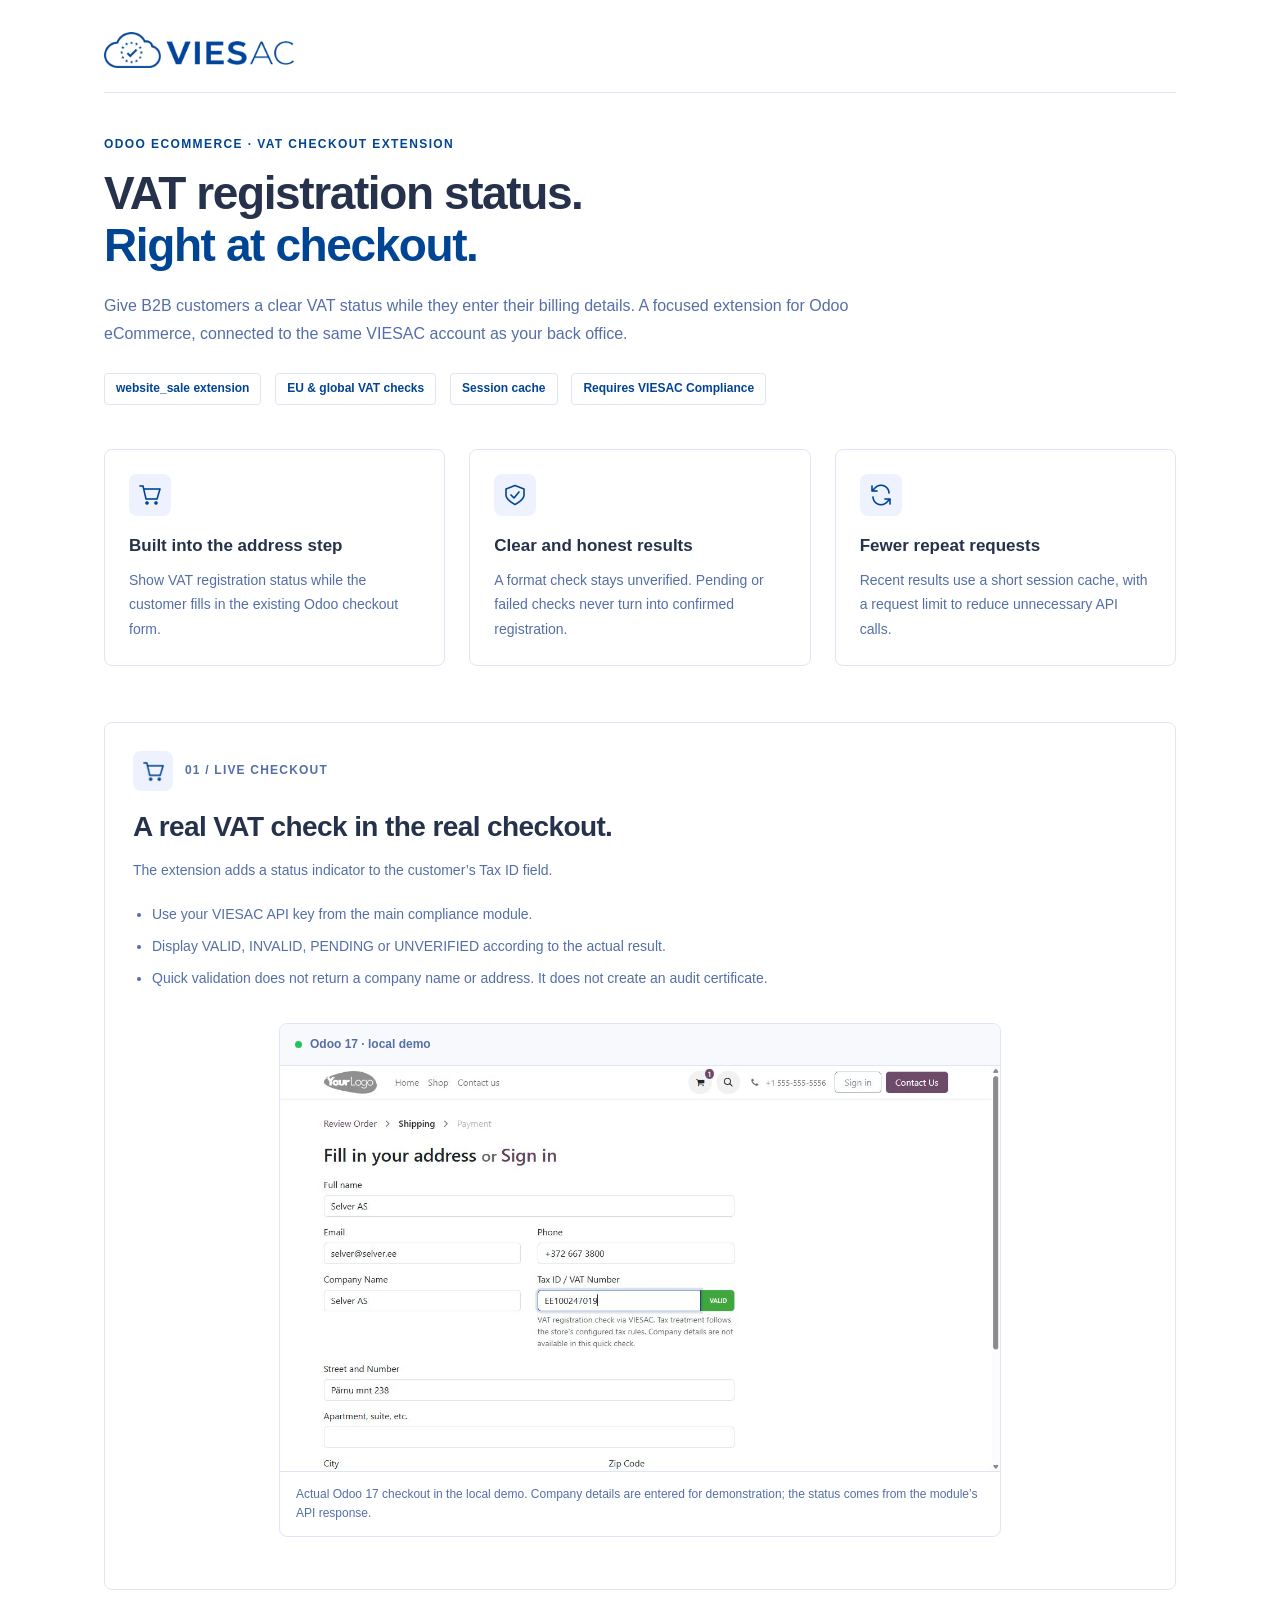
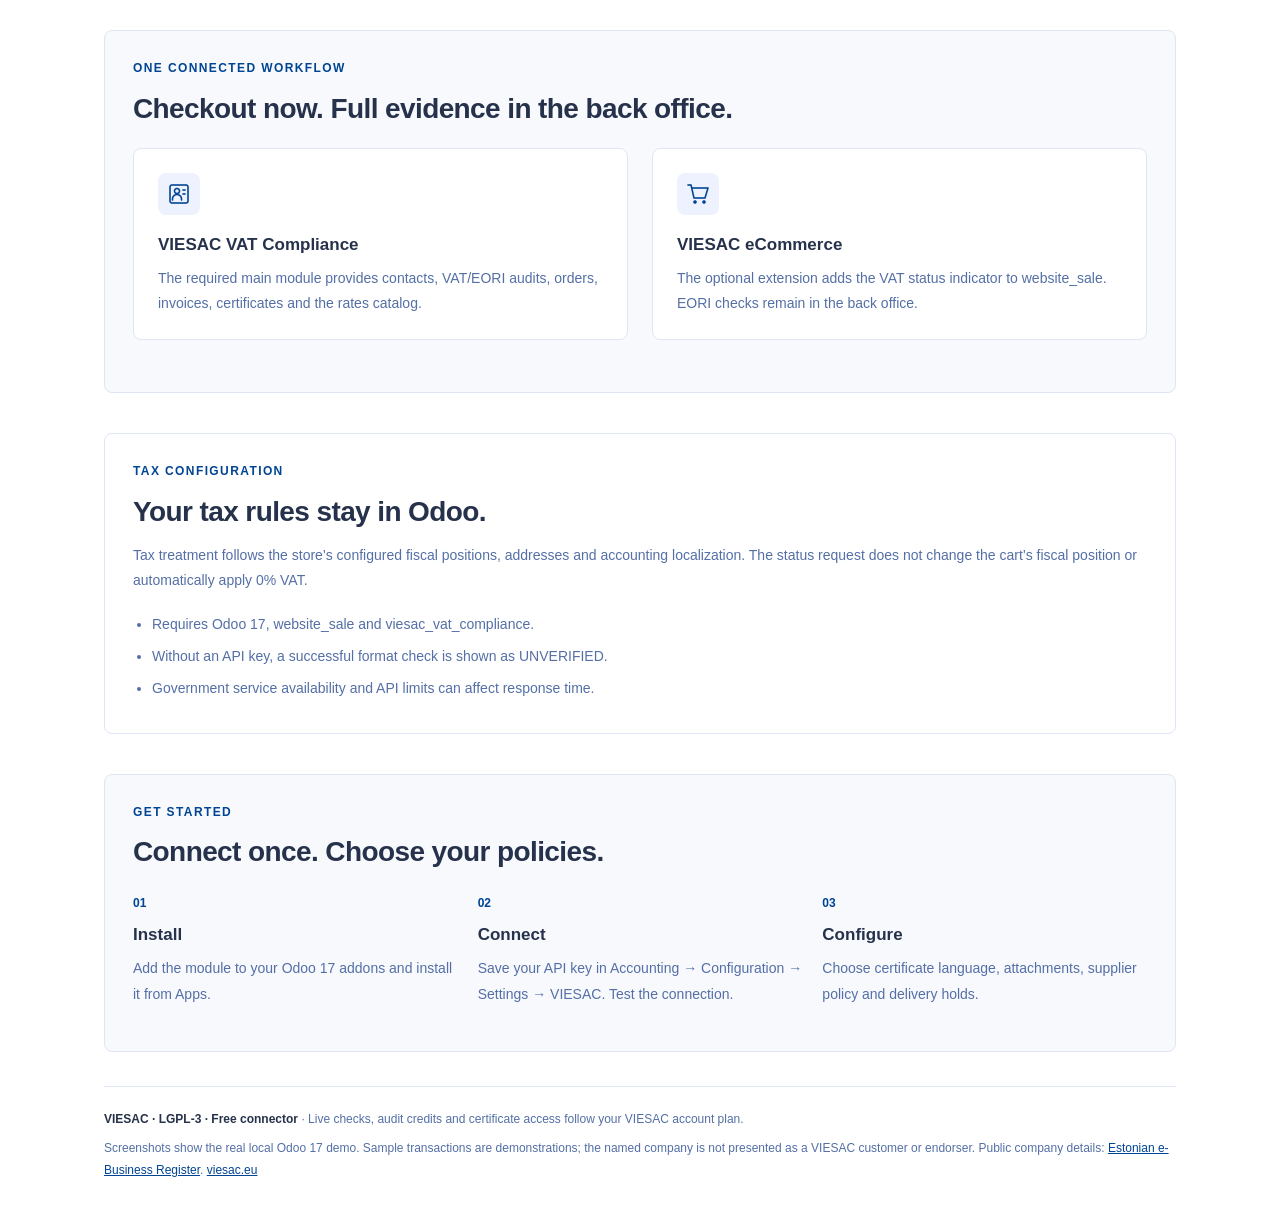
==== commit 47d70ce7: "Fix explicit spacing between description feature badges" ====
--- a/viesac_website_sale/static/description/index.html
+++ b/viesac_website_sale/static/description/index.html
@@ -1,9 +1,9 @@
 <!DOCTYPE html>
-<html lang="en"><head><meta charset="utf-8"><meta name="viewport" content="width=device-width,initial-scale=1"><title>VIESAC eCommerce VAT Checkout for Odoo 16</title></head>
+<html lang="en"><head><meta charset="utf-8"><meta name="viewport" content="width=device-width,initial-scale=1"><title>VIESAC eCommerce VAT Checkout for Odoo 17</title></head>
 <body style="margin:0;background:#FFFFFF;">
 <div style="max-width:1120px;margin:0 auto;padding:24px;font-family:Arial,Helvetica,sans-serif;color:#26324B;font-size:14px;line-height:1.6;box-sizing:border-box;">
 <header style="display:flex;align-items:center;justify-content:space-between;gap:18px;flex-wrap:wrap;padding:8px 0 24px;border-bottom:1px solid #E0E5F5;"><a href="https://viesac.eu" style="text-decoration:none;"><img src="viesac-brand.png" width="190" alt="VIESAC" style="display:block;width:190px;max-width:100%;height:auto;border:0;"></a></header>
 <section style="padding:42px 0 34px;"><p style="margin:0 0 12px;color:#004494;font-size:12px;font-weight:700;letter-spacing:1.4px;text-transform:uppercase;">Odoo eCommerce · VAT checkout extension</p><h1 style="margin:0 0 20px;max-width:870px;color:#26324B;font-size:clamp(30px,5vw,46px);line-height:1.14;font-weight:700;letter-spacing:-1.4px;">VAT registration status.<br><span style="color:#004494;">Right at checkout.</span></h1><p style="max-width:760px;margin:0 0 24px;font-size:16px;line-height:1.8;color:#546FA6;">Give B2B customers a clear VAT status while they enter their billing details. A focused extension for Odoo eCommerce, connected to the same VIESAC account as your back office.</p><div style="display:block;"><span style="display:inline-block;margin:0 10px 10px 0;padding:7px 11px;border:1px solid #E0E5F5;border-radius:4px;font-size:12px;line-height:1.3;font-weight:600;color:#004494;background:#FFFFFF;">website_sale extension</span> <span style="display:inline-block;margin:0 10px 10px 0;padding:7px 11px;border:1px solid #E0E5F5;border-radius:4px;font-size:12px;line-height:1.3;font-weight:600;color:#004494;background:#FFFFFF;">EU &amp; global VAT checks</span> <span style="display:inline-block;margin:0 10px 10px 0;padding:7px 11px;border:1px solid #E0E5F5;border-radius:4px;font-size:12px;line-height:1.3;font-weight:600;color:#004494;background:#FFFFFF;">Session cache</span> <span style="display:inline-block;margin:0 10px 10px 0;padding:7px 11px;border:1px solid #E0E5F5;border-radius:4px;font-size:12px;line-height:1.3;font-weight:600;color:#004494;background:#FFFFFF;">Requires VIESAC Compliance</span></div></section>
-<div style="display:flex;flex-wrap:wrap;margin:0 -12px 32px;"><div style="flex:1 1 230px;margin:0 12px 24px;padding:24px;border:1px solid #E0E5F5;border-radius:8px;background:#FFFFFF;box-sizing:border-box;"><div style="display:flex;align-items:center;justify-content:center;width:42px;height:42px;margin-bottom:18px;border-radius:8px;background:#EEF2FF;"><img src="icons/cart.png" width="24" height="24" alt="" style="display:block;width:24px;height:24px;border:0;"></div><h3 style="margin:0 0 10px;font-size:17px;line-height:1.4;color:#26324B;font-weight:700;">Built into the address step</h3><p style="margin:0;font-size:14px;line-height:1.75;color:#546FA6;">Show VAT registration status while the customer fills in the existing Odoo checkout form.</p></div><div style="flex:1 1 230px;margin:0 12px 24px;padding:24px;border:1px solid #E0E5F5;border-radius:8px;background:#FFFFFF;box-sizing:border-box;"><div style="display:flex;align-items:center;justify-content:center;width:42px;height:42px;margin-bottom:18px;border-radius:8px;background:#EEF2FF;"><img src="icons/shield.png" width="24" height="24" alt="" style="display:block;width:24px;height:24px;border:0;"></div><h3 style="margin:0 0 10px;font-size:17px;line-height:1.4;color:#26324B;font-weight:700;">Clear and honest results</h3><p style="margin:0;font-size:14px;line-height:1.75;color:#546FA6;">A format check stays unverified. Pending or failed checks never turn into confirmed registration.</p></div><div style="flex:1 1 230px;margin:0 12px 24px;padding:24px;border:1px solid #E0E5F5;border-radius:8px;background:#FFFFFF;box-sizing:border-box;"><div style="display:flex;align-items:center;justify-content:center;width:42px;height:42px;margin-bottom:18px;border-radius:8px;background:#EEF2FF;"><img src="icons/sync.png" width="24" height="24" alt="" style="display:block;width:24px;height:24px;border:0;"></div><h3 style="margin:0 0 10px;font-size:17px;line-height:1.4;color:#26324B;font-weight:700;">Fewer repeat requests</h3><p style="margin:0;font-size:14px;line-height:1.75;color:#546FA6;">Recent results use a short session cache, with a request limit to reduce unnecessary API calls.</p></div></div><section style="margin-top:20px;margin-bottom:40px;padding:28px;border:1px solid #E0E5F5;border-radius:8px;background:#FFFFFF;"><div style="display:flex;align-items:center;gap:12px;margin-bottom:18px;"><div style="display:flex;align-items:center;justify-content:center;width:40px;height:40px;border-radius:8px;background:#EEF2FF;"><img src="icons/cart.png" width="23" height="23" alt="" style="display:block;width:23px;height:23px;border:0;"></div><span style="font-size:12px;letter-spacing:1.2px;font-weight:700;color:#546FA6;">01 / LIVE CHECKOUT</span></div><h2 style="margin:0 0 14px;color:#26324B;font-size:28px;line-height:1.25;font-weight:700;letter-spacing:-.6px;">A real VAT check in the real checkout.</h2><p style="margin:0 0 16px;font-size:14px;line-height:1.8;color:#546FA6;">The extension adds a status indicator to the customer’s Tax ID field.</p><ul style="margin:0;padding-left:19px;color:#546FA6;font-size:14px;line-height:1.85;"><li style="padding:3px 0;">Use your VIESAC API key from the main compliance module.</li><li style="padding:3px 0;">Display VALID, INVALID, PENDING or UNVERIFIED according to the actual result.</li><li style="padding:3px 0;">Quick validation does not return a company name or address. It does not create an audit certificate.</li></ul><figure style="max-width:720px;margin:28px auto 24px;padding:0;border:1px solid #E0E5F5;border-radius:8px;background:#FFFFFF;overflow:hidden;"><div style="display:flex;align-items:center;gap:8px;padding:11px 15px;background:#F8F9FD;border-bottom:1px solid #E0E5F5;"><span style="display:inline-block;width:7px;height:7px;border-radius:50%;background:#22C55E;"></span><span style="font-size:12px;font-weight:600;color:#546FA6;">Odoo 17 · local demo</span></div><img src="screenshot_checkout.jpg" alt="A real VAT check in the real checkout." style="display:block;width:100%;max-width:720px;height:auto;border:0;"><figcaption style="padding:13px 16px;font-size:12px;line-height:1.6;color:#546FA6;border-top:1px solid #E0E5F5;">Actual Odoo 17 checkout in the local demo. Company details are entered for demonstration; the status comes from the module’s API response.</figcaption></figure></section><section style="margin-top:36px;margin-bottom:40px;padding:28px;border:1px solid #E0E5F5;border-radius:8px;background:#F8F9FD;"><p style="margin:0 0 12px;color:#004494;font-size:12px;font-weight:700;letter-spacing:1.4px;text-transform:uppercase;">One connected workflow</p><h2 style="margin:0 0 14px;color:#26324B;font-size:28px;line-height:1.25;font-weight:700;letter-spacing:-.6px;">Checkout now. Full evidence in the back office.</h2><div style="display:flex;flex-wrap:wrap;margin:22px -12px 0;"><div style="flex:1 1 230px;margin:0 12px 24px;padding:24px;border:1px solid #E0E5F5;border-radius:8px;background:#FFFFFF;box-sizing:border-box;"><div style="display:flex;align-items:center;justify-content:center;width:42px;height:42px;margin-bottom:18px;border-radius:8px;background:#EEF2FF;"><img src="icons/contacts.png" width="24" height="24" alt="" style="display:block;width:24px;height:24px;border:0;"></div><h3 style="margin:0 0 10px;font-size:17px;line-height:1.4;color:#26324B;font-weight:700;">VIESAC VAT Compliance</h3><p style="margin:0;font-size:14px;line-height:1.75;color:#546FA6;">The required main module provides contacts, VAT/EORI audits, orders, invoices, certificates and the rates catalog.</p></div><div style="flex:1 1 230px;margin:0 12px 24px;padding:24px;border:1px solid #E0E5F5;border-radius:8px;background:#FFFFFF;box-sizing:border-box;"><div style="display:flex;align-items:center;justify-content:center;width:42px;height:42px;margin-bottom:18px;border-radius:8px;background:#EEF2FF;"><img src="icons/cart.png" width="24" height="24" alt="" style="display:block;width:24px;height:24px;border:0;"></div><h3 style="margin:0 0 10px;font-size:17px;line-height:1.4;color:#26324B;font-weight:700;">VIESAC eCommerce</h3><p style="margin:0;font-size:14px;line-height:1.75;color:#546FA6;">The optional extension adds the VAT status indicator to website_sale. EORI checks remain in the back office.</p></div></div></section><section style="margin-top:36px;margin-bottom:40px;padding:28px;border:1px solid #E0E5F5;border-radius:8px;"><p style="margin:0 0 12px;color:#004494;font-size:12px;font-weight:700;letter-spacing:1.4px;text-transform:uppercase;">Tax configuration</p><h2 style="margin:0 0 14px;color:#26324B;font-size:28px;line-height:1.25;font-weight:700;letter-spacing:-.6px;">Your tax rules stay in Odoo.</h2><p style="margin:0 0 16px;font-size:14px;line-height:1.8;color:#546FA6;">Tax treatment follows the store’s configured fiscal positions, addresses and accounting localization. The status request does not change the cart’s fiscal position or automatically apply 0% VAT.</p><ul style="margin:0;padding-left:19px;color:#546FA6;font-size:14px;line-height:1.85;"><li style="padding:3px 0;">Requires Odoo 16, website_sale and viesac_vat_compliance.</li><li style="padding:3px 0;">Without an API key, a successful format check is shown as UNVERIFIED.</li><li style="padding:3px 0;">Government service availability and API limits can affect response time.</li></ul></section><section style="padding:28px;border:1px solid #E0E5F5;border-radius:8px;background:#F8F9FD;"><p style="margin:0 0 12px;color:#004494;font-size:12px;font-weight:700;letter-spacing:1.4px;text-transform:uppercase;">Get started</p><h2 style="margin:0 0 14px;color:#26324B;font-size:28px;line-height:1.25;font-weight:700;letter-spacing:-.6px;">Connect once. Choose your policies.</h2><div style="display:flex;flex-wrap:wrap;gap:20px;margin-top:22px;"><div style="flex:1 1 220px;"><span style="font-size:12px;font-weight:700;color:#004494;">01</span><h3 style="margin:8px 0;font-size:17px;color:#26324B;">Install</h3><p style="margin:0 0 16px;font-size:14px;line-height:1.8;color:#546FA6;">Add the module to your Odoo 16 addons and install it from Apps.</p></div><div style="flex:1 1 220px;"><span style="font-size:12px;font-weight:700;color:#004494;">02</span><h3 style="margin:8px 0;font-size:17px;color:#26324B;">Connect</h3><p style="margin:0 0 16px;font-size:14px;line-height:1.8;color:#546FA6;">Save your API key in Accounting → Configuration → Settings → VIESAC. Test the connection.</p></div><div style="flex:1 1 220px;"><span style="font-size:12px;font-weight:700;color:#004494;">03</span><h3 style="margin:8px 0;font-size:17px;color:#26324B;">Configure</h3><p style="margin:0 0 16px;font-size:14px;line-height:1.8;color:#546FA6;">Choose certificate language, attachments, supplier policy and delivery holds.</p></div></div></section>
+<div style="display:flex;flex-wrap:wrap;margin:0 -12px 32px;"><div style="flex:1 1 230px;margin:0 12px 24px;padding:24px;border:1px solid #E0E5F5;border-radius:8px;background:#FFFFFF;box-sizing:border-box;"><div style="display:flex;align-items:center;justify-content:center;width:42px;height:42px;margin-bottom:18px;border-radius:8px;background:#EEF2FF;"><img src="icons/cart.png" width="24" height="24" alt="" style="display:block;width:24px;height:24px;border:0;"></div><h3 style="margin:0 0 10px;font-size:17px;line-height:1.4;color:#26324B;font-weight:700;">Built into the address step</h3><p style="margin:0;font-size:14px;line-height:1.75;color:#546FA6;">Show VAT registration status while the customer fills in the existing Odoo checkout form.</p></div><div style="flex:1 1 230px;margin:0 12px 24px;padding:24px;border:1px solid #E0E5F5;border-radius:8px;background:#FFFFFF;box-sizing:border-box;"><div style="display:flex;align-items:center;justify-content:center;width:42px;height:42px;margin-bottom:18px;border-radius:8px;background:#EEF2FF;"><img src="icons/shield.png" width="24" height="24" alt="" style="display:block;width:24px;height:24px;border:0;"></div><h3 style="margin:0 0 10px;font-size:17px;line-height:1.4;color:#26324B;font-weight:700;">Clear and honest results</h3><p style="margin:0;font-size:14px;line-height:1.75;color:#546FA6;">A format check stays unverified. Pending or failed checks never turn into confirmed registration.</p></div><div style="flex:1 1 230px;margin:0 12px 24px;padding:24px;border:1px solid #E0E5F5;border-radius:8px;background:#FFFFFF;box-sizing:border-box;"><div style="display:flex;align-items:center;justify-content:center;width:42px;height:42px;margin-bottom:18px;border-radius:8px;background:#EEF2FF;"><img src="icons/sync.png" width="24" height="24" alt="" style="display:block;width:24px;height:24px;border:0;"></div><h3 style="margin:0 0 10px;font-size:17px;line-height:1.4;color:#26324B;font-weight:700;">Fewer repeat requests</h3><p style="margin:0;font-size:14px;line-height:1.75;color:#546FA6;">Recent results use a short session cache, with a request limit to reduce unnecessary API calls.</p></div></div><section style="margin-top:20px;margin-bottom:40px;padding:28px;border:1px solid #E0E5F5;border-radius:8px;background:#FFFFFF;"><div style="display:flex;align-items:center;gap:12px;margin-bottom:18px;"><div style="display:flex;align-items:center;justify-content:center;width:40px;height:40px;border-radius:8px;background:#EEF2FF;"><img src="icons/cart.png" width="23" height="23" alt="" style="display:block;width:23px;height:23px;border:0;"></div><span style="font-size:12px;letter-spacing:1.2px;font-weight:700;color:#546FA6;">01 / LIVE CHECKOUT</span></div><h2 style="margin:0 0 14px;color:#26324B;font-size:28px;line-height:1.25;font-weight:700;letter-spacing:-.6px;">A real VAT check in the real checkout.</h2><p style="margin:0 0 16px;font-size:14px;line-height:1.8;color:#546FA6;">The extension adds a status indicator to the customer’s Tax ID field.</p><ul style="margin:0;padding-left:19px;color:#546FA6;font-size:14px;line-height:1.85;"><li style="padding:3px 0;">Use your VIESAC API key from the main compliance module.</li><li style="padding:3px 0;">Display VALID, INVALID, PENDING or UNVERIFIED according to the actual result.</li><li style="padding:3px 0;">Quick validation does not return a company name or address. It does not create an audit certificate.</li></ul><figure style="max-width:720px;margin:28px auto 24px;padding:0;border:1px solid #E0E5F5;border-radius:8px;background:#FFFFFF;overflow:hidden;"><div style="display:flex;align-items:center;gap:8px;padding:11px 15px;background:#F8F9FD;border-bottom:1px solid #E0E5F5;"><span style="display:inline-block;width:7px;height:7px;border-radius:50%;background:#22C55E;"></span><span style="font-size:12px;font-weight:600;color:#546FA6;">Odoo 17 · local demo</span></div><img src="screenshot_checkout.jpg" alt="A real VAT check in the real checkout." style="display:block;width:100%;max-width:720px;height:auto;border:0;"><figcaption style="padding:13px 16px;font-size:12px;line-height:1.6;color:#546FA6;border-top:1px solid #E0E5F5;">Actual Odoo 17 checkout in the local demo. Company details are entered for demonstration; the status comes from the module’s API response.</figcaption></figure></section><section style="margin-top:36px;margin-bottom:40px;padding:28px;border:1px solid #E0E5F5;border-radius:8px;background:#F8F9FD;"><p style="margin:0 0 12px;color:#004494;font-size:12px;font-weight:700;letter-spacing:1.4px;text-transform:uppercase;">One connected workflow</p><h2 style="margin:0 0 14px;color:#26324B;font-size:28px;line-height:1.25;font-weight:700;letter-spacing:-.6px;">Checkout now. Full evidence in the back office.</h2><div style="display:flex;flex-wrap:wrap;margin:22px -12px 0;"><div style="flex:1 1 230px;margin:0 12px 24px;padding:24px;border:1px solid #E0E5F5;border-radius:8px;background:#FFFFFF;box-sizing:border-box;"><div style="display:flex;align-items:center;justify-content:center;width:42px;height:42px;margin-bottom:18px;border-radius:8px;background:#EEF2FF;"><img src="icons/contacts.png" width="24" height="24" alt="" style="display:block;width:24px;height:24px;border:0;"></div><h3 style="margin:0 0 10px;font-size:17px;line-height:1.4;color:#26324B;font-weight:700;">VIESAC VAT Compliance</h3><p style="margin:0;font-size:14px;line-height:1.75;color:#546FA6;">The required main module provides contacts, VAT/EORI audits, orders, invoices, certificates and the rates catalog.</p></div><div style="flex:1 1 230px;margin:0 12px 24px;padding:24px;border:1px solid #E0E5F5;border-radius:8px;background:#FFFFFF;box-sizing:border-box;"><div style="display:flex;align-items:center;justify-content:center;width:42px;height:42px;margin-bottom:18px;border-radius:8px;background:#EEF2FF;"><img src="icons/cart.png" width="24" height="24" alt="" style="display:block;width:24px;height:24px;border:0;"></div><h3 style="margin:0 0 10px;font-size:17px;line-height:1.4;color:#26324B;font-weight:700;">VIESAC eCommerce</h3><p style="margin:0;font-size:14px;line-height:1.75;color:#546FA6;">The optional extension adds the VAT status indicator to website_sale. EORI checks remain in the back office.</p></div></div></section><section style="margin-top:36px;margin-bottom:40px;padding:28px;border:1px solid #E0E5F5;border-radius:8px;"><p style="margin:0 0 12px;color:#004494;font-size:12px;font-weight:700;letter-spacing:1.4px;text-transform:uppercase;">Tax configuration</p><h2 style="margin:0 0 14px;color:#26324B;font-size:28px;line-height:1.25;font-weight:700;letter-spacing:-.6px;">Your tax rules stay in Odoo.</h2><p style="margin:0 0 16px;font-size:14px;line-height:1.8;color:#546FA6;">Tax treatment follows the store’s configured fiscal positions, addresses and accounting localization. The status request does not change the cart’s fiscal position or automatically apply 0% VAT.</p><ul style="margin:0;padding-left:19px;color:#546FA6;font-size:14px;line-height:1.85;"><li style="padding:3px 0;">Requires Odoo 17, website_sale and viesac_vat_compliance.</li><li style="padding:3px 0;">Without an API key, a successful format check is shown as UNVERIFIED.</li><li style="padding:3px 0;">Government service availability and API limits can affect response time.</li></ul></section><section style="padding:28px;border:1px solid #E0E5F5;border-radius:8px;background:#F8F9FD;"><p style="margin:0 0 12px;color:#004494;font-size:12px;font-weight:700;letter-spacing:1.4px;text-transform:uppercase;">Get started</p><h2 style="margin:0 0 14px;color:#26324B;font-size:28px;line-height:1.25;font-weight:700;letter-spacing:-.6px;">Connect once. Choose your policies.</h2><div style="display:flex;flex-wrap:wrap;gap:20px;margin-top:22px;"><div style="flex:1 1 220px;"><span style="font-size:12px;font-weight:700;color:#004494;">01</span><h3 style="margin:8px 0;font-size:17px;color:#26324B;">Install</h3><p style="margin:0 0 16px;font-size:14px;line-height:1.8;color:#546FA6;">Add the module to your Odoo 17 addons and install it from Apps.</p></div><div style="flex:1 1 220px;"><span style="font-size:12px;font-weight:700;color:#004494;">02</span><h3 style="margin:8px 0;font-size:17px;color:#26324B;">Connect</h3><p style="margin:0 0 16px;font-size:14px;line-height:1.8;color:#546FA6;">Save your API key in Accounting → Configuration → Settings → VIESAC. Test the connection.</p></div><div style="flex:1 1 220px;"><span style="font-size:12px;font-weight:700;color:#004494;">03</span><h3 style="margin:8px 0;font-size:17px;color:#26324B;">Configure</h3><p style="margin:0 0 16px;font-size:14px;line-height:1.8;color:#546FA6;">Choose certificate language, attachments, supplier policy and delivery holds.</p></div></div></section>
 <footer style="margin-top:34px;padding:22px 0 6px;border-top:1px solid #E0E5F5;font-size:12px;line-height:1.8;color:#546FA6;"><p style="margin:0 0 8px;"><strong style="color:#26324B;">VIESAC · LGPL-3 · Free connector</strong> · Live checks, audit credits and certificate access follow your VIESAC account plan.</p><p style="margin:0;">Screenshots show the real local Odoo 17 demo. Sample transactions are demonstrations; the named company is not presented as a VIESAC customer or endorser. Public company details: <a href="https://ariregister.rik.ee/eng/company/10379733/Selver-AS" style="color:#004494;text-decoration:underline;">Estonian e-Business Register</a>. <a href="https://viesac.eu" style="color:#004494;text-decoration:underline;">viesac.eu</a></p></footer>
 </div></body></html>
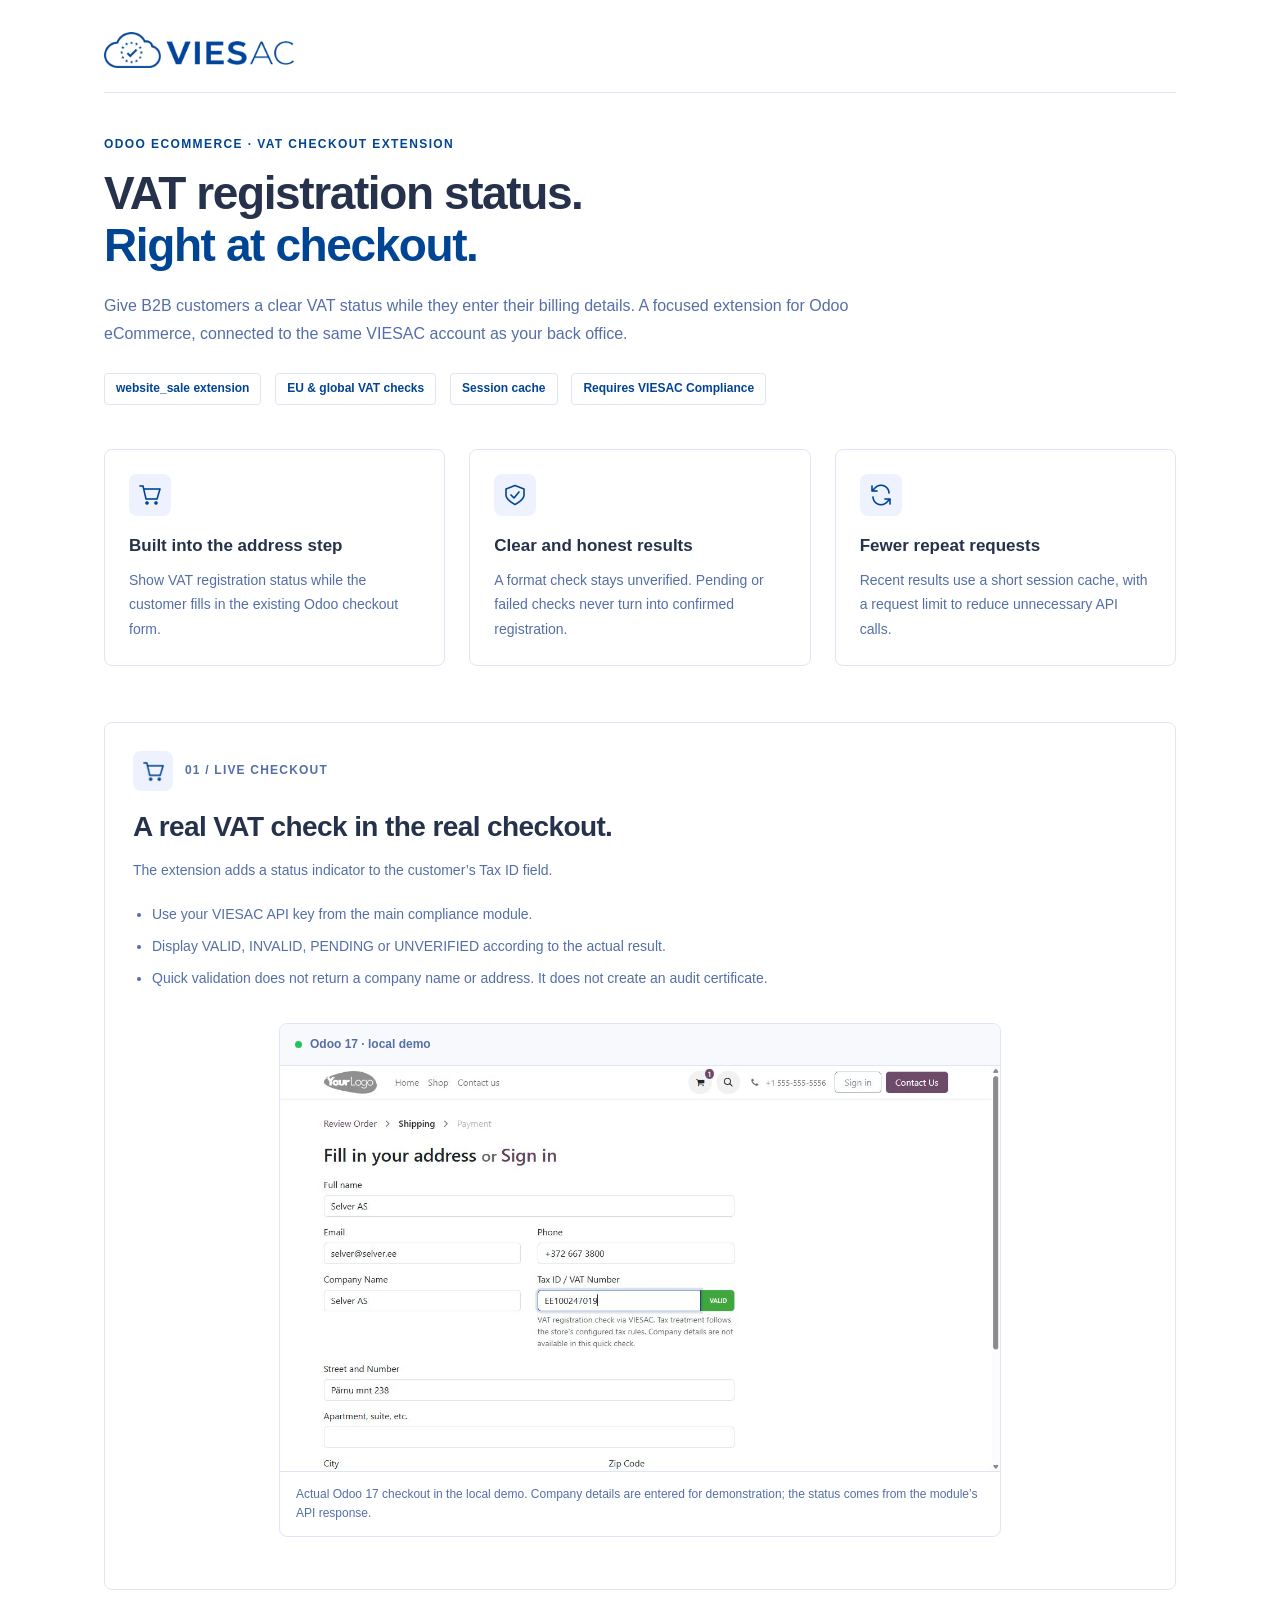
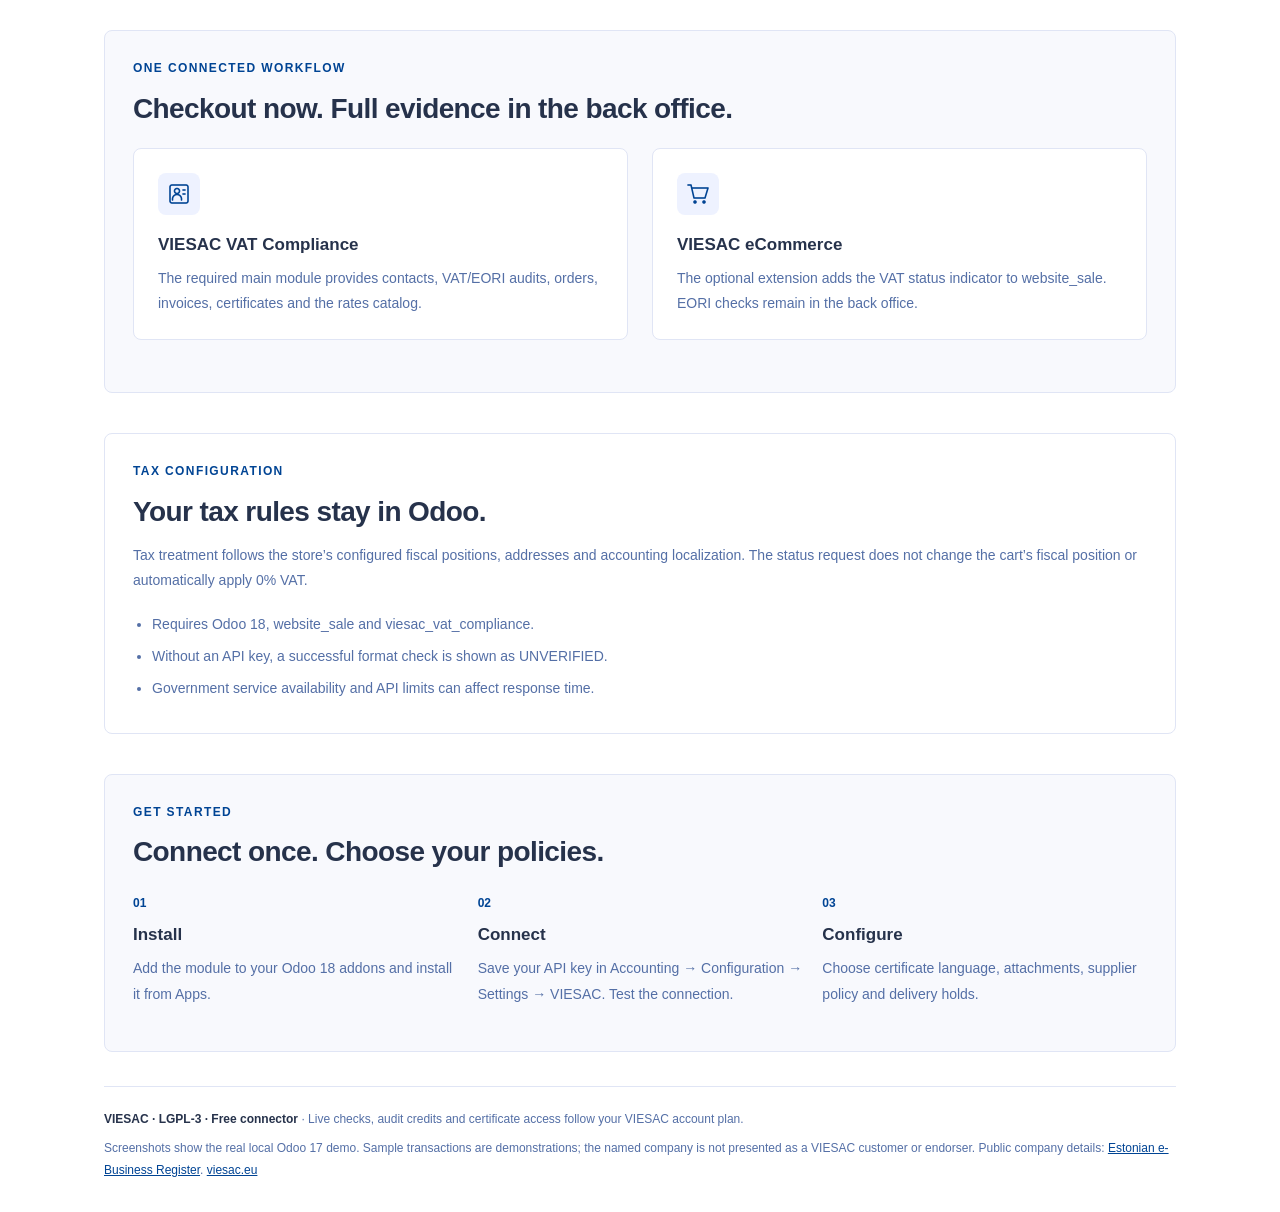
==== commit 0621e046: "Fix explicit spacing between description feature badges" ====
--- a/viesac_website_sale/static/description/index.html
+++ b/viesac_website_sale/static/description/index.html
@@ -1,9 +1,9 @@
 <!DOCTYPE html>
-<html lang="en"><head><meta charset="utf-8"><meta name="viewport" content="width=device-width,initial-scale=1"><title>VIESAC eCommerce VAT Checkout for Odoo 17</title></head>
+<html lang="en"><head><meta charset="utf-8"><meta name="viewport" content="width=device-width,initial-scale=1"><title>VIESAC eCommerce VAT Checkout for Odoo 18</title></head>
 <body style="margin:0;background:#FFFFFF;">
 <div style="max-width:1120px;margin:0 auto;padding:24px;font-family:Arial,Helvetica,sans-serif;color:#26324B;font-size:14px;line-height:1.6;box-sizing:border-box;">
 <header style="display:flex;align-items:center;justify-content:space-between;gap:18px;flex-wrap:wrap;padding:8px 0 24px;border-bottom:1px solid #E0E5F5;"><a href="https://viesac.eu" style="text-decoration:none;"><img src="viesac-brand.png" width="190" alt="VIESAC" style="display:block;width:190px;max-width:100%;height:auto;border:0;"></a></header>
 <section style="padding:42px 0 34px;"><p style="margin:0 0 12px;color:#004494;font-size:12px;font-weight:700;letter-spacing:1.4px;text-transform:uppercase;">Odoo eCommerce · VAT checkout extension</p><h1 style="margin:0 0 20px;max-width:870px;color:#26324B;font-size:clamp(30px,5vw,46px);line-height:1.14;font-weight:700;letter-spacing:-1.4px;">VAT registration status.<br><span style="color:#004494;">Right at checkout.</span></h1><p style="max-width:760px;margin:0 0 24px;font-size:16px;line-height:1.8;color:#546FA6;">Give B2B customers a clear VAT status while they enter their billing details. A focused extension for Odoo eCommerce, connected to the same VIESAC account as your back office.</p><div style="display:block;"><span style="display:inline-block;margin:0 10px 10px 0;padding:7px 11px;border:1px solid #E0E5F5;border-radius:4px;font-size:12px;line-height:1.3;font-weight:600;color:#004494;background:#FFFFFF;">website_sale extension</span> <span style="display:inline-block;margin:0 10px 10px 0;padding:7px 11px;border:1px solid #E0E5F5;border-radius:4px;font-size:12px;line-height:1.3;font-weight:600;color:#004494;background:#FFFFFF;">EU &amp; global VAT checks</span> <span style="display:inline-block;margin:0 10px 10px 0;padding:7px 11px;border:1px solid #E0E5F5;border-radius:4px;font-size:12px;line-height:1.3;font-weight:600;color:#004494;background:#FFFFFF;">Session cache</span> <span style="display:inline-block;margin:0 10px 10px 0;padding:7px 11px;border:1px solid #E0E5F5;border-radius:4px;font-size:12px;line-height:1.3;font-weight:600;color:#004494;background:#FFFFFF;">Requires VIESAC Compliance</span></div></section>
-<div style="display:flex;flex-wrap:wrap;margin:0 -12px 32px;"><div style="flex:1 1 230px;margin:0 12px 24px;padding:24px;border:1px solid #E0E5F5;border-radius:8px;background:#FFFFFF;box-sizing:border-box;"><div style="display:flex;align-items:center;justify-content:center;width:42px;height:42px;margin-bottom:18px;border-radius:8px;background:#EEF2FF;"><img src="icons/cart.png" width="24" height="24" alt="" style="display:block;width:24px;height:24px;border:0;"></div><h3 style="margin:0 0 10px;font-size:17px;line-height:1.4;color:#26324B;font-weight:700;">Built into the address step</h3><p style="margin:0;font-size:14px;line-height:1.75;color:#546FA6;">Show VAT registration status while the customer fills in the existing Odoo checkout form.</p></div><div style="flex:1 1 230px;margin:0 12px 24px;padding:24px;border:1px solid #E0E5F5;border-radius:8px;background:#FFFFFF;box-sizing:border-box;"><div style="display:flex;align-items:center;justify-content:center;width:42px;height:42px;margin-bottom:18px;border-radius:8px;background:#EEF2FF;"><img src="icons/shield.png" width="24" height="24" alt="" style="display:block;width:24px;height:24px;border:0;"></div><h3 style="margin:0 0 10px;font-size:17px;line-height:1.4;color:#26324B;font-weight:700;">Clear and honest results</h3><p style="margin:0;font-size:14px;line-height:1.75;color:#546FA6;">A format check stays unverified. Pending or failed checks never turn into confirmed registration.</p></div><div style="flex:1 1 230px;margin:0 12px 24px;padding:24px;border:1px solid #E0E5F5;border-radius:8px;background:#FFFFFF;box-sizing:border-box;"><div style="display:flex;align-items:center;justify-content:center;width:42px;height:42px;margin-bottom:18px;border-radius:8px;background:#EEF2FF;"><img src="icons/sync.png" width="24" height="24" alt="" style="display:block;width:24px;height:24px;border:0;"></div><h3 style="margin:0 0 10px;font-size:17px;line-height:1.4;color:#26324B;font-weight:700;">Fewer repeat requests</h3><p style="margin:0;font-size:14px;line-height:1.75;color:#546FA6;">Recent results use a short session cache, with a request limit to reduce unnecessary API calls.</p></div></div><section style="margin-top:20px;margin-bottom:40px;padding:28px;border:1px solid #E0E5F5;border-radius:8px;background:#FFFFFF;"><div style="display:flex;align-items:center;gap:12px;margin-bottom:18px;"><div style="display:flex;align-items:center;justify-content:center;width:40px;height:40px;border-radius:8px;background:#EEF2FF;"><img src="icons/cart.png" width="23" height="23" alt="" style="display:block;width:23px;height:23px;border:0;"></div><span style="font-size:12px;letter-spacing:1.2px;font-weight:700;color:#546FA6;">01 / LIVE CHECKOUT</span></div><h2 style="margin:0 0 14px;color:#26324B;font-size:28px;line-height:1.25;font-weight:700;letter-spacing:-.6px;">A real VAT check in the real checkout.</h2><p style="margin:0 0 16px;font-size:14px;line-height:1.8;color:#546FA6;">The extension adds a status indicator to the customer’s Tax ID field.</p><ul style="margin:0;padding-left:19px;color:#546FA6;font-size:14px;line-height:1.85;"><li style="padding:3px 0;">Use your VIESAC API key from the main compliance module.</li><li style="padding:3px 0;">Display VALID, INVALID, PENDING or UNVERIFIED according to the actual result.</li><li style="padding:3px 0;">Quick validation does not return a company name or address. It does not create an audit certificate.</li></ul><figure style="max-width:720px;margin:28px auto 24px;padding:0;border:1px solid #E0E5F5;border-radius:8px;background:#FFFFFF;overflow:hidden;"><div style="display:flex;align-items:center;gap:8px;padding:11px 15px;background:#F8F9FD;border-bottom:1px solid #E0E5F5;"><span style="display:inline-block;width:7px;height:7px;border-radius:50%;background:#22C55E;"></span><span style="font-size:12px;font-weight:600;color:#546FA6;">Odoo 17 · local demo</span></div><img src="screenshot_checkout.jpg" alt="A real VAT check in the real checkout." style="display:block;width:100%;max-width:720px;height:auto;border:0;"><figcaption style="padding:13px 16px;font-size:12px;line-height:1.6;color:#546FA6;border-top:1px solid #E0E5F5;">Actual Odoo 17 checkout in the local demo. Company details are entered for demonstration; the status comes from the module’s API response.</figcaption></figure></section><section style="margin-top:36px;margin-bottom:40px;padding:28px;border:1px solid #E0E5F5;border-radius:8px;background:#F8F9FD;"><p style="margin:0 0 12px;color:#004494;font-size:12px;font-weight:700;letter-spacing:1.4px;text-transform:uppercase;">One connected workflow</p><h2 style="margin:0 0 14px;color:#26324B;font-size:28px;line-height:1.25;font-weight:700;letter-spacing:-.6px;">Checkout now. Full evidence in the back office.</h2><div style="display:flex;flex-wrap:wrap;margin:22px -12px 0;"><div style="flex:1 1 230px;margin:0 12px 24px;padding:24px;border:1px solid #E0E5F5;border-radius:8px;background:#FFFFFF;box-sizing:border-box;"><div style="display:flex;align-items:center;justify-content:center;width:42px;height:42px;margin-bottom:18px;border-radius:8px;background:#EEF2FF;"><img src="icons/contacts.png" width="24" height="24" alt="" style="display:block;width:24px;height:24px;border:0;"></div><h3 style="margin:0 0 10px;font-size:17px;line-height:1.4;color:#26324B;font-weight:700;">VIESAC VAT Compliance</h3><p style="margin:0;font-size:14px;line-height:1.75;color:#546FA6;">The required main module provides contacts, VAT/EORI audits, orders, invoices, certificates and the rates catalog.</p></div><div style="flex:1 1 230px;margin:0 12px 24px;padding:24px;border:1px solid #E0E5F5;border-radius:8px;background:#FFFFFF;box-sizing:border-box;"><div style="display:flex;align-items:center;justify-content:center;width:42px;height:42px;margin-bottom:18px;border-radius:8px;background:#EEF2FF;"><img src="icons/cart.png" width="24" height="24" alt="" style="display:block;width:24px;height:24px;border:0;"></div><h3 style="margin:0 0 10px;font-size:17px;line-height:1.4;color:#26324B;font-weight:700;">VIESAC eCommerce</h3><p style="margin:0;font-size:14px;line-height:1.75;color:#546FA6;">The optional extension adds the VAT status indicator to website_sale. EORI checks remain in the back office.</p></div></div></section><section style="margin-top:36px;margin-bottom:40px;padding:28px;border:1px solid #E0E5F5;border-radius:8px;"><p style="margin:0 0 12px;color:#004494;font-size:12px;font-weight:700;letter-spacing:1.4px;text-transform:uppercase;">Tax configuration</p><h2 style="margin:0 0 14px;color:#26324B;font-size:28px;line-height:1.25;font-weight:700;letter-spacing:-.6px;">Your tax rules stay in Odoo.</h2><p style="margin:0 0 16px;font-size:14px;line-height:1.8;color:#546FA6;">Tax treatment follows the store’s configured fiscal positions, addresses and accounting localization. The status request does not change the cart’s fiscal position or automatically apply 0% VAT.</p><ul style="margin:0;padding-left:19px;color:#546FA6;font-size:14px;line-height:1.85;"><li style="padding:3px 0;">Requires Odoo 17, website_sale and viesac_vat_compliance.</li><li style="padding:3px 0;">Without an API key, a successful format check is shown as UNVERIFIED.</li><li style="padding:3px 0;">Government service availability and API limits can affect response time.</li></ul></section><section style="padding:28px;border:1px solid #E0E5F5;border-radius:8px;background:#F8F9FD;"><p style="margin:0 0 12px;color:#004494;font-size:12px;font-weight:700;letter-spacing:1.4px;text-transform:uppercase;">Get started</p><h2 style="margin:0 0 14px;color:#26324B;font-size:28px;line-height:1.25;font-weight:700;letter-spacing:-.6px;">Connect once. Choose your policies.</h2><div style="display:flex;flex-wrap:wrap;gap:20px;margin-top:22px;"><div style="flex:1 1 220px;"><span style="font-size:12px;font-weight:700;color:#004494;">01</span><h3 style="margin:8px 0;font-size:17px;color:#26324B;">Install</h3><p style="margin:0 0 16px;font-size:14px;line-height:1.8;color:#546FA6;">Add the module to your Odoo 17 addons and install it from Apps.</p></div><div style="flex:1 1 220px;"><span style="font-size:12px;font-weight:700;color:#004494;">02</span><h3 style="margin:8px 0;font-size:17px;color:#26324B;">Connect</h3><p style="margin:0 0 16px;font-size:14px;line-height:1.8;color:#546FA6;">Save your API key in Accounting → Configuration → Settings → VIESAC. Test the connection.</p></div><div style="flex:1 1 220px;"><span style="font-size:12px;font-weight:700;color:#004494;">03</span><h3 style="margin:8px 0;font-size:17px;color:#26324B;">Configure</h3><p style="margin:0 0 16px;font-size:14px;line-height:1.8;color:#546FA6;">Choose certificate language, attachments, supplier policy and delivery holds.</p></div></div></section>
+<div style="display:flex;flex-wrap:wrap;margin:0 -12px 32px;"><div style="flex:1 1 230px;margin:0 12px 24px;padding:24px;border:1px solid #E0E5F5;border-radius:8px;background:#FFFFFF;box-sizing:border-box;"><div style="display:flex;align-items:center;justify-content:center;width:42px;height:42px;margin-bottom:18px;border-radius:8px;background:#EEF2FF;"><img src="icons/cart.png" width="24" height="24" alt="" style="display:block;width:24px;height:24px;border:0;"></div><h3 style="margin:0 0 10px;font-size:17px;line-height:1.4;color:#26324B;font-weight:700;">Built into the address step</h3><p style="margin:0;font-size:14px;line-height:1.75;color:#546FA6;">Show VAT registration status while the customer fills in the existing Odoo checkout form.</p></div><div style="flex:1 1 230px;margin:0 12px 24px;padding:24px;border:1px solid #E0E5F5;border-radius:8px;background:#FFFFFF;box-sizing:border-box;"><div style="display:flex;align-items:center;justify-content:center;width:42px;height:42px;margin-bottom:18px;border-radius:8px;background:#EEF2FF;"><img src="icons/shield.png" width="24" height="24" alt="" style="display:block;width:24px;height:24px;border:0;"></div><h3 style="margin:0 0 10px;font-size:17px;line-height:1.4;color:#26324B;font-weight:700;">Clear and honest results</h3><p style="margin:0;font-size:14px;line-height:1.75;color:#546FA6;">A format check stays unverified. Pending or failed checks never turn into confirmed registration.</p></div><div style="flex:1 1 230px;margin:0 12px 24px;padding:24px;border:1px solid #E0E5F5;border-radius:8px;background:#FFFFFF;box-sizing:border-box;"><div style="display:flex;align-items:center;justify-content:center;width:42px;height:42px;margin-bottom:18px;border-radius:8px;background:#EEF2FF;"><img src="icons/sync.png" width="24" height="24" alt="" style="display:block;width:24px;height:24px;border:0;"></div><h3 style="margin:0 0 10px;font-size:17px;line-height:1.4;color:#26324B;font-weight:700;">Fewer repeat requests</h3><p style="margin:0;font-size:14px;line-height:1.75;color:#546FA6;">Recent results use a short session cache, with a request limit to reduce unnecessary API calls.</p></div></div><section style="margin-top:20px;margin-bottom:40px;padding:28px;border:1px solid #E0E5F5;border-radius:8px;background:#FFFFFF;"><div style="display:flex;align-items:center;gap:12px;margin-bottom:18px;"><div style="display:flex;align-items:center;justify-content:center;width:40px;height:40px;border-radius:8px;background:#EEF2FF;"><img src="icons/cart.png" width="23" height="23" alt="" style="display:block;width:23px;height:23px;border:0;"></div><span style="font-size:12px;letter-spacing:1.2px;font-weight:700;color:#546FA6;">01 / LIVE CHECKOUT</span></div><h2 style="margin:0 0 14px;color:#26324B;font-size:28px;line-height:1.25;font-weight:700;letter-spacing:-.6px;">A real VAT check in the real checkout.</h2><p style="margin:0 0 16px;font-size:14px;line-height:1.8;color:#546FA6;">The extension adds a status indicator to the customer’s Tax ID field.</p><ul style="margin:0;padding-left:19px;color:#546FA6;font-size:14px;line-height:1.85;"><li style="padding:3px 0;">Use your VIESAC API key from the main compliance module.</li><li style="padding:3px 0;">Display VALID, INVALID, PENDING or UNVERIFIED according to the actual result.</li><li style="padding:3px 0;">Quick validation does not return a company name or address. It does not create an audit certificate.</li></ul><figure style="max-width:720px;margin:28px auto 24px;padding:0;border:1px solid #E0E5F5;border-radius:8px;background:#FFFFFF;overflow:hidden;"><div style="display:flex;align-items:center;gap:8px;padding:11px 15px;background:#F8F9FD;border-bottom:1px solid #E0E5F5;"><span style="display:inline-block;width:7px;height:7px;border-radius:50%;background:#22C55E;"></span><span style="font-size:12px;font-weight:600;color:#546FA6;">Odoo 17 · local demo</span></div><img src="screenshot_checkout.jpg" alt="A real VAT check in the real checkout." style="display:block;width:100%;max-width:720px;height:auto;border:0;"><figcaption style="padding:13px 16px;font-size:12px;line-height:1.6;color:#546FA6;border-top:1px solid #E0E5F5;">Actual Odoo 17 checkout in the local demo. Company details are entered for demonstration; the status comes from the module’s API response.</figcaption></figure></section><section style="margin-top:36px;margin-bottom:40px;padding:28px;border:1px solid #E0E5F5;border-radius:8px;background:#F8F9FD;"><p style="margin:0 0 12px;color:#004494;font-size:12px;font-weight:700;letter-spacing:1.4px;text-transform:uppercase;">One connected workflow</p><h2 style="margin:0 0 14px;color:#26324B;font-size:28px;line-height:1.25;font-weight:700;letter-spacing:-.6px;">Checkout now. Full evidence in the back office.</h2><div style="display:flex;flex-wrap:wrap;margin:22px -12px 0;"><div style="flex:1 1 230px;margin:0 12px 24px;padding:24px;border:1px solid #E0E5F5;border-radius:8px;background:#FFFFFF;box-sizing:border-box;"><div style="display:flex;align-items:center;justify-content:center;width:42px;height:42px;margin-bottom:18px;border-radius:8px;background:#EEF2FF;"><img src="icons/contacts.png" width="24" height="24" alt="" style="display:block;width:24px;height:24px;border:0;"></div><h3 style="margin:0 0 10px;font-size:17px;line-height:1.4;color:#26324B;font-weight:700;">VIESAC VAT Compliance</h3><p style="margin:0;font-size:14px;line-height:1.75;color:#546FA6;">The required main module provides contacts, VAT/EORI audits, orders, invoices, certificates and the rates catalog.</p></div><div style="flex:1 1 230px;margin:0 12px 24px;padding:24px;border:1px solid #E0E5F5;border-radius:8px;background:#FFFFFF;box-sizing:border-box;"><div style="display:flex;align-items:center;justify-content:center;width:42px;height:42px;margin-bottom:18px;border-radius:8px;background:#EEF2FF;"><img src="icons/cart.png" width="24" height="24" alt="" style="display:block;width:24px;height:24px;border:0;"></div><h3 style="margin:0 0 10px;font-size:17px;line-height:1.4;color:#26324B;font-weight:700;">VIESAC eCommerce</h3><p style="margin:0;font-size:14px;line-height:1.75;color:#546FA6;">The optional extension adds the VAT status indicator to website_sale. EORI checks remain in the back office.</p></div></div></section><section style="margin-top:36px;margin-bottom:40px;padding:28px;border:1px solid #E0E5F5;border-radius:8px;"><p style="margin:0 0 12px;color:#004494;font-size:12px;font-weight:700;letter-spacing:1.4px;text-transform:uppercase;">Tax configuration</p><h2 style="margin:0 0 14px;color:#26324B;font-size:28px;line-height:1.25;font-weight:700;letter-spacing:-.6px;">Your tax rules stay in Odoo.</h2><p style="margin:0 0 16px;font-size:14px;line-height:1.8;color:#546FA6;">Tax treatment follows the store’s configured fiscal positions, addresses and accounting localization. The status request does not change the cart’s fiscal position or automatically apply 0% VAT.</p><ul style="margin:0;padding-left:19px;color:#546FA6;font-size:14px;line-height:1.85;"><li style="padding:3px 0;">Requires Odoo 18, website_sale and viesac_vat_compliance.</li><li style="padding:3px 0;">Without an API key, a successful format check is shown as UNVERIFIED.</li><li style="padding:3px 0;">Government service availability and API limits can affect response time.</li></ul></section><section style="padding:28px;border:1px solid #E0E5F5;border-radius:8px;background:#F8F9FD;"><p style="margin:0 0 12px;color:#004494;font-size:12px;font-weight:700;letter-spacing:1.4px;text-transform:uppercase;">Get started</p><h2 style="margin:0 0 14px;color:#26324B;font-size:28px;line-height:1.25;font-weight:700;letter-spacing:-.6px;">Connect once. Choose your policies.</h2><div style="display:flex;flex-wrap:wrap;gap:20px;margin-top:22px;"><div style="flex:1 1 220px;"><span style="font-size:12px;font-weight:700;color:#004494;">01</span><h3 style="margin:8px 0;font-size:17px;color:#26324B;">Install</h3><p style="margin:0 0 16px;font-size:14px;line-height:1.8;color:#546FA6;">Add the module to your Odoo 18 addons and install it from Apps.</p></div><div style="flex:1 1 220px;"><span style="font-size:12px;font-weight:700;color:#004494;">02</span><h3 style="margin:8px 0;font-size:17px;color:#26324B;">Connect</h3><p style="margin:0 0 16px;font-size:14px;line-height:1.8;color:#546FA6;">Save your API key in Accounting → Configuration → Settings → VIESAC. Test the connection.</p></div><div style="flex:1 1 220px;"><span style="font-size:12px;font-weight:700;color:#004494;">03</span><h3 style="margin:8px 0;font-size:17px;color:#26324B;">Configure</h3><p style="margin:0 0 16px;font-size:14px;line-height:1.8;color:#546FA6;">Choose certificate language, attachments, supplier policy and delivery holds.</p></div></div></section>
 <footer style="margin-top:34px;padding:22px 0 6px;border-top:1px solid #E0E5F5;font-size:12px;line-height:1.8;color:#546FA6;"><p style="margin:0 0 8px;"><strong style="color:#26324B;">VIESAC · LGPL-3 · Free connector</strong> · Live checks, audit credits and certificate access follow your VIESAC account plan.</p><p style="margin:0;">Screenshots show the real local Odoo 17 demo. Sample transactions are demonstrations; the named company is not presented as a VIESAC customer or endorser. Public company details: <a href="https://ariregister.rik.ee/eng/company/10379733/Selver-AS" style="color:#004494;text-decoration:underline;">Estonian e-Business Register</a>. <a href="https://viesac.eu" style="color:#004494;text-decoration:underline;">viesac.eu</a></p></footer>
 </div></body></html>
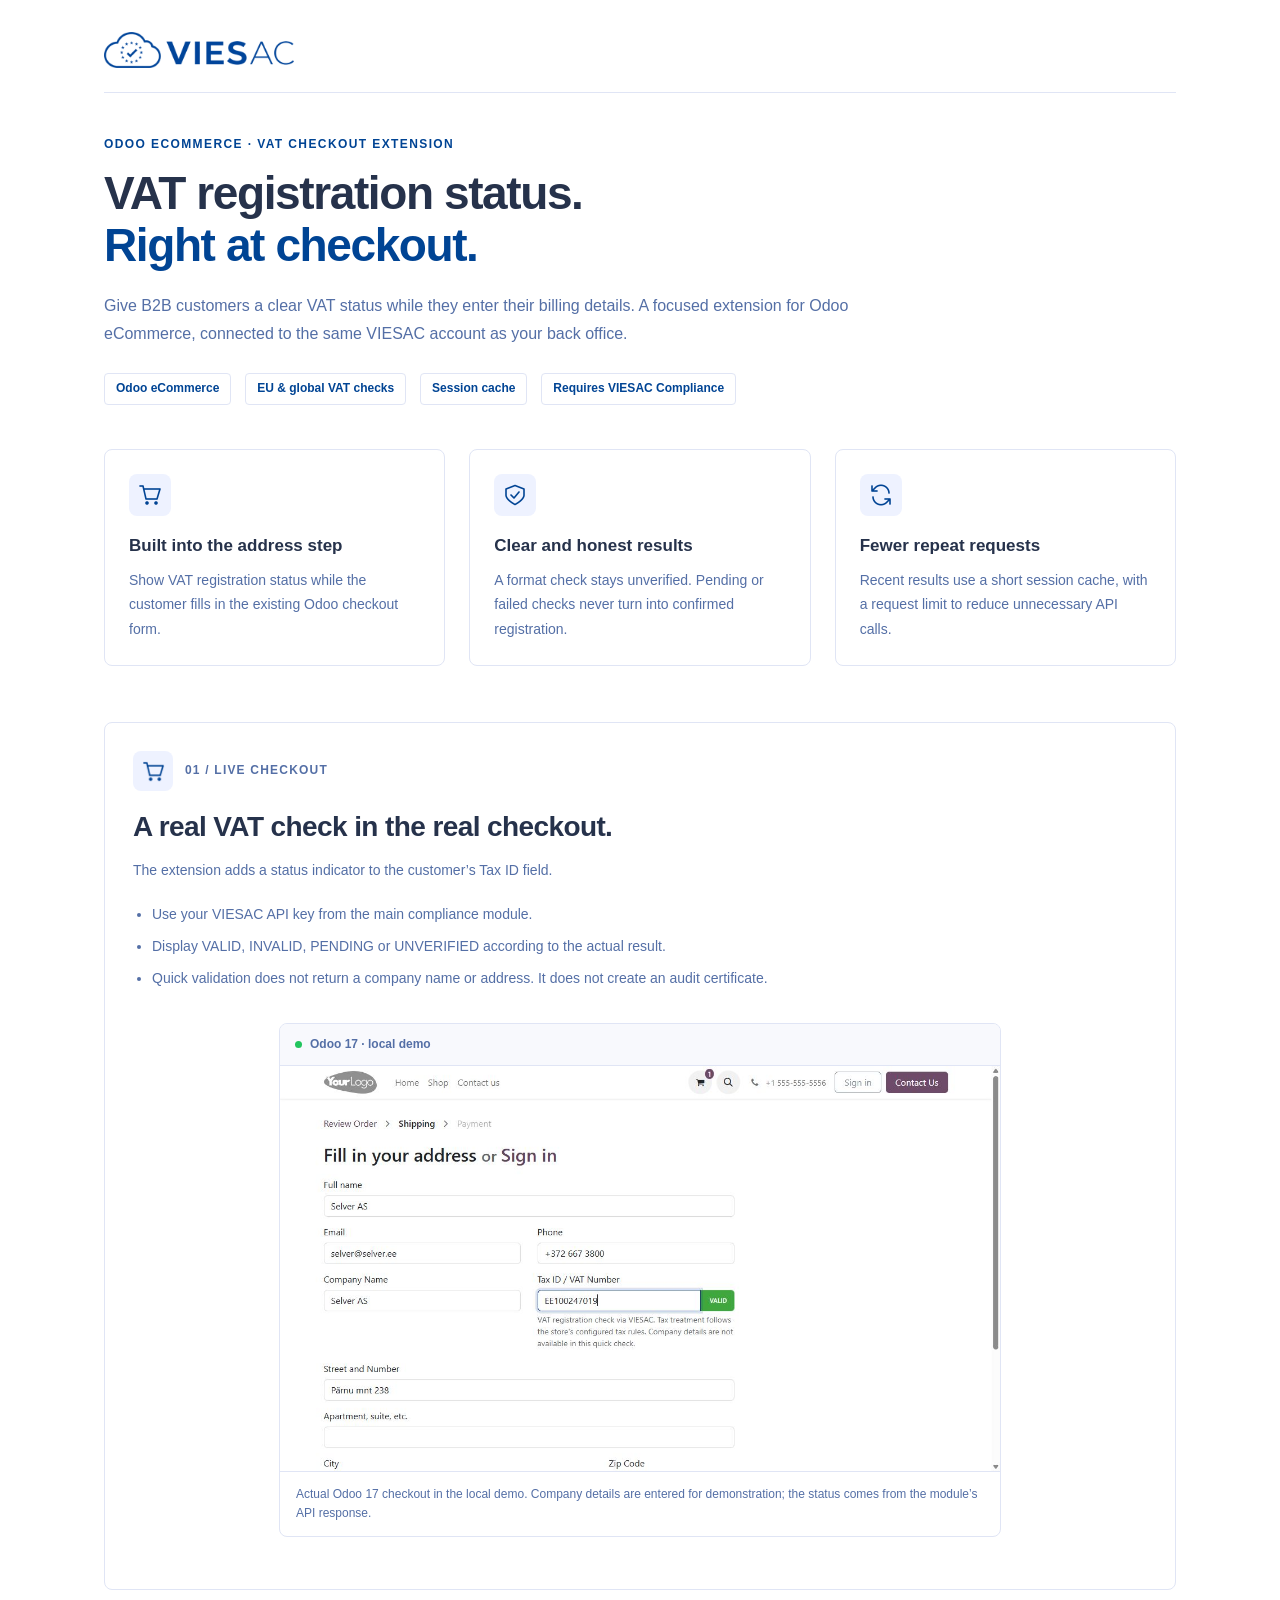
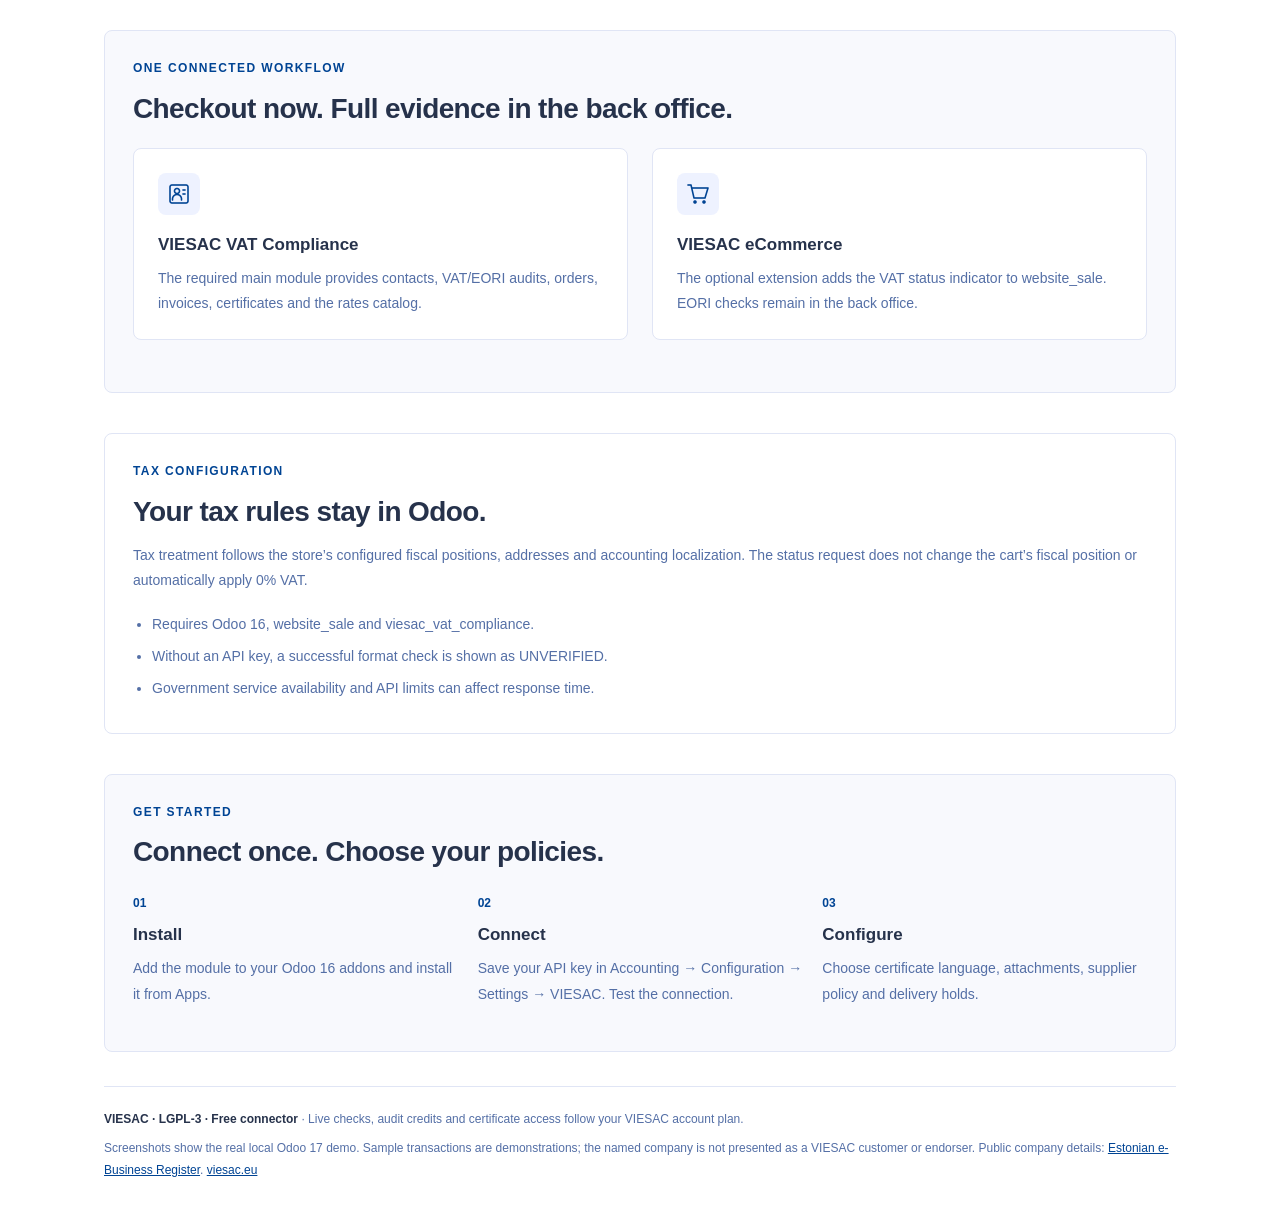
==== commit 48ab826e: "Use customer-facing Odoo eCommerce feature label" ====
--- a/viesac_website_sale/static/description/index.html
+++ b/viesac_website_sale/static/description/index.html
@@ -1,9 +1,9 @@
 <!DOCTYPE html>
-<html lang="en"><head><meta charset="utf-8"><meta name="viewport" content="width=device-width,initial-scale=1"><title>VIESAC eCommerce VAT Checkout for Odoo 18</title></head>
+<html lang="en"><head><meta charset="utf-8"><meta name="viewport" content="width=device-width,initial-scale=1"><title>VIESAC eCommerce VAT Checkout for Odoo 16</title></head>
 <body style="margin:0;background:#FFFFFF;">
 <div style="max-width:1120px;margin:0 auto;padding:24px;font-family:Arial,Helvetica,sans-serif;color:#26324B;font-size:14px;line-height:1.6;box-sizing:border-box;">
 <header style="display:flex;align-items:center;justify-content:space-between;gap:18px;flex-wrap:wrap;padding:8px 0 24px;border-bottom:1px solid #E0E5F5;"><a href="https://viesac.eu" style="text-decoration:none;"><img src="viesac-brand.png" width="190" alt="VIESAC" style="display:block;width:190px;max-width:100%;height:auto;border:0;"></a></header>
-<section style="padding:42px 0 34px;"><p style="margin:0 0 12px;color:#004494;font-size:12px;font-weight:700;letter-spacing:1.4px;text-transform:uppercase;">Odoo eCommerce · VAT checkout extension</p><h1 style="margin:0 0 20px;max-width:870px;color:#26324B;font-size:clamp(30px,5vw,46px);line-height:1.14;font-weight:700;letter-spacing:-1.4px;">VAT registration status.<br><span style="color:#004494;">Right at checkout.</span></h1><p style="max-width:760px;margin:0 0 24px;font-size:16px;line-height:1.8;color:#546FA6;">Give B2B customers a clear VAT status while they enter their billing details. A focused extension for Odoo eCommerce, connected to the same VIESAC account as your back office.</p><div style="display:block;"><span style="display:inline-block;margin:0 10px 10px 0;padding:7px 11px;border:1px solid #E0E5F5;border-radius:4px;font-size:12px;line-height:1.3;font-weight:600;color:#004494;background:#FFFFFF;">website_sale extension</span> <span style="display:inline-block;margin:0 10px 10px 0;padding:7px 11px;border:1px solid #E0E5F5;border-radius:4px;font-size:12px;line-height:1.3;font-weight:600;color:#004494;background:#FFFFFF;">EU &amp; global VAT checks</span> <span style="display:inline-block;margin:0 10px 10px 0;padding:7px 11px;border:1px solid #E0E5F5;border-radius:4px;font-size:12px;line-height:1.3;font-weight:600;color:#004494;background:#FFFFFF;">Session cache</span> <span style="display:inline-block;margin:0 10px 10px 0;padding:7px 11px;border:1px solid #E0E5F5;border-radius:4px;font-size:12px;line-height:1.3;font-weight:600;color:#004494;background:#FFFFFF;">Requires VIESAC Compliance</span></div></section>
-<div style="display:flex;flex-wrap:wrap;margin:0 -12px 32px;"><div style="flex:1 1 230px;margin:0 12px 24px;padding:24px;border:1px solid #E0E5F5;border-radius:8px;background:#FFFFFF;box-sizing:border-box;"><div style="display:flex;align-items:center;justify-content:center;width:42px;height:42px;margin-bottom:18px;border-radius:8px;background:#EEF2FF;"><img src="icons/cart.png" width="24" height="24" alt="" style="display:block;width:24px;height:24px;border:0;"></div><h3 style="margin:0 0 10px;font-size:17px;line-height:1.4;color:#26324B;font-weight:700;">Built into the address step</h3><p style="margin:0;font-size:14px;line-height:1.75;color:#546FA6;">Show VAT registration status while the customer fills in the existing Odoo checkout form.</p></div><div style="flex:1 1 230px;margin:0 12px 24px;padding:24px;border:1px solid #E0E5F5;border-radius:8px;background:#FFFFFF;box-sizing:border-box;"><div style="display:flex;align-items:center;justify-content:center;width:42px;height:42px;margin-bottom:18px;border-radius:8px;background:#EEF2FF;"><img src="icons/shield.png" width="24" height="24" alt="" style="display:block;width:24px;height:24px;border:0;"></div><h3 style="margin:0 0 10px;font-size:17px;line-height:1.4;color:#26324B;font-weight:700;">Clear and honest results</h3><p style="margin:0;font-size:14px;line-height:1.75;color:#546FA6;">A format check stays unverified. Pending or failed checks never turn into confirmed registration.</p></div><div style="flex:1 1 230px;margin:0 12px 24px;padding:24px;border:1px solid #E0E5F5;border-radius:8px;background:#FFFFFF;box-sizing:border-box;"><div style="display:flex;align-items:center;justify-content:center;width:42px;height:42px;margin-bottom:18px;border-radius:8px;background:#EEF2FF;"><img src="icons/sync.png" width="24" height="24" alt="" style="display:block;width:24px;height:24px;border:0;"></div><h3 style="margin:0 0 10px;font-size:17px;line-height:1.4;color:#26324B;font-weight:700;">Fewer repeat requests</h3><p style="margin:0;font-size:14px;line-height:1.75;color:#546FA6;">Recent results use a short session cache, with a request limit to reduce unnecessary API calls.</p></div></div><section style="margin-top:20px;margin-bottom:40px;padding:28px;border:1px solid #E0E5F5;border-radius:8px;background:#FFFFFF;"><div style="display:flex;align-items:center;gap:12px;margin-bottom:18px;"><div style="display:flex;align-items:center;justify-content:center;width:40px;height:40px;border-radius:8px;background:#EEF2FF;"><img src="icons/cart.png" width="23" height="23" alt="" style="display:block;width:23px;height:23px;border:0;"></div><span style="font-size:12px;letter-spacing:1.2px;font-weight:700;color:#546FA6;">01 / LIVE CHECKOUT</span></div><h2 style="margin:0 0 14px;color:#26324B;font-size:28px;line-height:1.25;font-weight:700;letter-spacing:-.6px;">A real VAT check in the real checkout.</h2><p style="margin:0 0 16px;font-size:14px;line-height:1.8;color:#546FA6;">The extension adds a status indicator to the customer’s Tax ID field.</p><ul style="margin:0;padding-left:19px;color:#546FA6;font-size:14px;line-height:1.85;"><li style="padding:3px 0;">Use your VIESAC API key from the main compliance module.</li><li style="padding:3px 0;">Display VALID, INVALID, PENDING or UNVERIFIED according to the actual result.</li><li style="padding:3px 0;">Quick validation does not return a company name or address. It does not create an audit certificate.</li></ul><figure style="max-width:720px;margin:28px auto 24px;padding:0;border:1px solid #E0E5F5;border-radius:8px;background:#FFFFFF;overflow:hidden;"><div style="display:flex;align-items:center;gap:8px;padding:11px 15px;background:#F8F9FD;border-bottom:1px solid #E0E5F5;"><span style="display:inline-block;width:7px;height:7px;border-radius:50%;background:#22C55E;"></span><span style="font-size:12px;font-weight:600;color:#546FA6;">Odoo 17 · local demo</span></div><img src="screenshot_checkout.jpg" alt="A real VAT check in the real checkout." style="display:block;width:100%;max-width:720px;height:auto;border:0;"><figcaption style="padding:13px 16px;font-size:12px;line-height:1.6;color:#546FA6;border-top:1px solid #E0E5F5;">Actual Odoo 17 checkout in the local demo. Company details are entered for demonstration; the status comes from the module’s API response.</figcaption></figure></section><section style="margin-top:36px;margin-bottom:40px;padding:28px;border:1px solid #E0E5F5;border-radius:8px;background:#F8F9FD;"><p style="margin:0 0 12px;color:#004494;font-size:12px;font-weight:700;letter-spacing:1.4px;text-transform:uppercase;">One connected workflow</p><h2 style="margin:0 0 14px;color:#26324B;font-size:28px;line-height:1.25;font-weight:700;letter-spacing:-.6px;">Checkout now. Full evidence in the back office.</h2><div style="display:flex;flex-wrap:wrap;margin:22px -12px 0;"><div style="flex:1 1 230px;margin:0 12px 24px;padding:24px;border:1px solid #E0E5F5;border-radius:8px;background:#FFFFFF;box-sizing:border-box;"><div style="display:flex;align-items:center;justify-content:center;width:42px;height:42px;margin-bottom:18px;border-radius:8px;background:#EEF2FF;"><img src="icons/contacts.png" width="24" height="24" alt="" style="display:block;width:24px;height:24px;border:0;"></div><h3 style="margin:0 0 10px;font-size:17px;line-height:1.4;color:#26324B;font-weight:700;">VIESAC VAT Compliance</h3><p style="margin:0;font-size:14px;line-height:1.75;color:#546FA6;">The required main module provides contacts, VAT/EORI audits, orders, invoices, certificates and the rates catalog.</p></div><div style="flex:1 1 230px;margin:0 12px 24px;padding:24px;border:1px solid #E0E5F5;border-radius:8px;background:#FFFFFF;box-sizing:border-box;"><div style="display:flex;align-items:center;justify-content:center;width:42px;height:42px;margin-bottom:18px;border-radius:8px;background:#EEF2FF;"><img src="icons/cart.png" width="24" height="24" alt="" style="display:block;width:24px;height:24px;border:0;"></div><h3 style="margin:0 0 10px;font-size:17px;line-height:1.4;color:#26324B;font-weight:700;">VIESAC eCommerce</h3><p style="margin:0;font-size:14px;line-height:1.75;color:#546FA6;">The optional extension adds the VAT status indicator to website_sale. EORI checks remain in the back office.</p></div></div></section><section style="margin-top:36px;margin-bottom:40px;padding:28px;border:1px solid #E0E5F5;border-radius:8px;"><p style="margin:0 0 12px;color:#004494;font-size:12px;font-weight:700;letter-spacing:1.4px;text-transform:uppercase;">Tax configuration</p><h2 style="margin:0 0 14px;color:#26324B;font-size:28px;line-height:1.25;font-weight:700;letter-spacing:-.6px;">Your tax rules stay in Odoo.</h2><p style="margin:0 0 16px;font-size:14px;line-height:1.8;color:#546FA6;">Tax treatment follows the store’s configured fiscal positions, addresses and accounting localization. The status request does not change the cart’s fiscal position or automatically apply 0% VAT.</p><ul style="margin:0;padding-left:19px;color:#546FA6;font-size:14px;line-height:1.85;"><li style="padding:3px 0;">Requires Odoo 18, website_sale and viesac_vat_compliance.</li><li style="padding:3px 0;">Without an API key, a successful format check is shown as UNVERIFIED.</li><li style="padding:3px 0;">Government service availability and API limits can affect response time.</li></ul></section><section style="padding:28px;border:1px solid #E0E5F5;border-radius:8px;background:#F8F9FD;"><p style="margin:0 0 12px;color:#004494;font-size:12px;font-weight:700;letter-spacing:1.4px;text-transform:uppercase;">Get started</p><h2 style="margin:0 0 14px;color:#26324B;font-size:28px;line-height:1.25;font-weight:700;letter-spacing:-.6px;">Connect once. Choose your policies.</h2><div style="display:flex;flex-wrap:wrap;gap:20px;margin-top:22px;"><div style="flex:1 1 220px;"><span style="font-size:12px;font-weight:700;color:#004494;">01</span><h3 style="margin:8px 0;font-size:17px;color:#26324B;">Install</h3><p style="margin:0 0 16px;font-size:14px;line-height:1.8;color:#546FA6;">Add the module to your Odoo 18 addons and install it from Apps.</p></div><div style="flex:1 1 220px;"><span style="font-size:12px;font-weight:700;color:#004494;">02</span><h3 style="margin:8px 0;font-size:17px;color:#26324B;">Connect</h3><p style="margin:0 0 16px;font-size:14px;line-height:1.8;color:#546FA6;">Save your API key in Accounting → Configuration → Settings → VIESAC. Test the connection.</p></div><div style="flex:1 1 220px;"><span style="font-size:12px;font-weight:700;color:#004494;">03</span><h3 style="margin:8px 0;font-size:17px;color:#26324B;">Configure</h3><p style="margin:0 0 16px;font-size:14px;line-height:1.8;color:#546FA6;">Choose certificate language, attachments, supplier policy and delivery holds.</p></div></div></section>
+<section style="padding:42px 0 34px;"><p style="margin:0 0 12px;color:#004494;font-size:12px;font-weight:700;letter-spacing:1.4px;text-transform:uppercase;">Odoo eCommerce · VAT checkout extension</p><h1 style="margin:0 0 20px;max-width:870px;color:#26324B;font-size:clamp(30px,5vw,46px);line-height:1.14;font-weight:700;letter-spacing:-1.4px;">VAT registration status.<br><span style="color:#004494;">Right at checkout.</span></h1><p style="max-width:760px;margin:0 0 24px;font-size:16px;line-height:1.8;color:#546FA6;">Give B2B customers a clear VAT status while they enter their billing details. A focused extension for Odoo eCommerce, connected to the same VIESAC account as your back office.</p><div style="display:block;"><span style="display:inline-block;margin:0 10px 10px 0;padding:7px 11px;border:1px solid #E0E5F5;border-radius:4px;font-size:12px;line-height:1.3;font-weight:600;color:#004494;background:#FFFFFF;">Odoo eCommerce</span> <span style="display:inline-block;margin:0 10px 10px 0;padding:7px 11px;border:1px solid #E0E5F5;border-radius:4px;font-size:12px;line-height:1.3;font-weight:600;color:#004494;background:#FFFFFF;">EU &amp; global VAT checks</span> <span style="display:inline-block;margin:0 10px 10px 0;padding:7px 11px;border:1px solid #E0E5F5;border-radius:4px;font-size:12px;line-height:1.3;font-weight:600;color:#004494;background:#FFFFFF;">Session cache</span> <span style="display:inline-block;margin:0 10px 10px 0;padding:7px 11px;border:1px solid #E0E5F5;border-radius:4px;font-size:12px;line-height:1.3;font-weight:600;color:#004494;background:#FFFFFF;">Requires VIESAC Compliance</span></div></section>
+<div style="display:flex;flex-wrap:wrap;margin:0 -12px 32px;"><div style="flex:1 1 230px;margin:0 12px 24px;padding:24px;border:1px solid #E0E5F5;border-radius:8px;background:#FFFFFF;box-sizing:border-box;"><div style="display:flex;align-items:center;justify-content:center;width:42px;height:42px;margin-bottom:18px;border-radius:8px;background:#EEF2FF;"><img src="icons/cart.png" width="24" height="24" alt="" style="display:block;width:24px;height:24px;border:0;"></div><h3 style="margin:0 0 10px;font-size:17px;line-height:1.4;color:#26324B;font-weight:700;">Built into the address step</h3><p style="margin:0;font-size:14px;line-height:1.75;color:#546FA6;">Show VAT registration status while the customer fills in the existing Odoo checkout form.</p></div><div style="flex:1 1 230px;margin:0 12px 24px;padding:24px;border:1px solid #E0E5F5;border-radius:8px;background:#FFFFFF;box-sizing:border-box;"><div style="display:flex;align-items:center;justify-content:center;width:42px;height:42px;margin-bottom:18px;border-radius:8px;background:#EEF2FF;"><img src="icons/shield.png" width="24" height="24" alt="" style="display:block;width:24px;height:24px;border:0;"></div><h3 style="margin:0 0 10px;font-size:17px;line-height:1.4;color:#26324B;font-weight:700;">Clear and honest results</h3><p style="margin:0;font-size:14px;line-height:1.75;color:#546FA6;">A format check stays unverified. Pending or failed checks never turn into confirmed registration.</p></div><div style="flex:1 1 230px;margin:0 12px 24px;padding:24px;border:1px solid #E0E5F5;border-radius:8px;background:#FFFFFF;box-sizing:border-box;"><div style="display:flex;align-items:center;justify-content:center;width:42px;height:42px;margin-bottom:18px;border-radius:8px;background:#EEF2FF;"><img src="icons/sync.png" width="24" height="24" alt="" style="display:block;width:24px;height:24px;border:0;"></div><h3 style="margin:0 0 10px;font-size:17px;line-height:1.4;color:#26324B;font-weight:700;">Fewer repeat requests</h3><p style="margin:0;font-size:14px;line-height:1.75;color:#546FA6;">Recent results use a short session cache, with a request limit to reduce unnecessary API calls.</p></div></div><section style="margin-top:20px;margin-bottom:40px;padding:28px;border:1px solid #E0E5F5;border-radius:8px;background:#FFFFFF;"><div style="display:flex;align-items:center;gap:12px;margin-bottom:18px;"><div style="display:flex;align-items:center;justify-content:center;width:40px;height:40px;border-radius:8px;background:#EEF2FF;"><img src="icons/cart.png" width="23" height="23" alt="" style="display:block;width:23px;height:23px;border:0;"></div><span style="font-size:12px;letter-spacing:1.2px;font-weight:700;color:#546FA6;">01 / LIVE CHECKOUT</span></div><h2 style="margin:0 0 14px;color:#26324B;font-size:28px;line-height:1.25;font-weight:700;letter-spacing:-.6px;">A real VAT check in the real checkout.</h2><p style="margin:0 0 16px;font-size:14px;line-height:1.8;color:#546FA6;">The extension adds a status indicator to the customer’s Tax ID field.</p><ul style="margin:0;padding-left:19px;color:#546FA6;font-size:14px;line-height:1.85;"><li style="padding:3px 0;">Use your VIESAC API key from the main compliance module.</li><li style="padding:3px 0;">Display VALID, INVALID, PENDING or UNVERIFIED according to the actual result.</li><li style="padding:3px 0;">Quick validation does not return a company name or address. It does not create an audit certificate.</li></ul><figure style="max-width:720px;margin:28px auto 24px;padding:0;border:1px solid #E0E5F5;border-radius:8px;background:#FFFFFF;overflow:hidden;"><div style="display:flex;align-items:center;gap:8px;padding:11px 15px;background:#F8F9FD;border-bottom:1px solid #E0E5F5;"><span style="display:inline-block;width:7px;height:7px;border-radius:50%;background:#22C55E;"></span><span style="font-size:12px;font-weight:600;color:#546FA6;">Odoo 17 · local demo</span></div><img src="screenshot_checkout.jpg" alt="A real VAT check in the real checkout." style="display:block;width:100%;max-width:720px;height:auto;border:0;"><figcaption style="padding:13px 16px;font-size:12px;line-height:1.6;color:#546FA6;border-top:1px solid #E0E5F5;">Actual Odoo 17 checkout in the local demo. Company details are entered for demonstration; the status comes from the module’s API response.</figcaption></figure></section><section style="margin-top:36px;margin-bottom:40px;padding:28px;border:1px solid #E0E5F5;border-radius:8px;background:#F8F9FD;"><p style="margin:0 0 12px;color:#004494;font-size:12px;font-weight:700;letter-spacing:1.4px;text-transform:uppercase;">One connected workflow</p><h2 style="margin:0 0 14px;color:#26324B;font-size:28px;line-height:1.25;font-weight:700;letter-spacing:-.6px;">Checkout now. Full evidence in the back office.</h2><div style="display:flex;flex-wrap:wrap;margin:22px -12px 0;"><div style="flex:1 1 230px;margin:0 12px 24px;padding:24px;border:1px solid #E0E5F5;border-radius:8px;background:#FFFFFF;box-sizing:border-box;"><div style="display:flex;align-items:center;justify-content:center;width:42px;height:42px;margin-bottom:18px;border-radius:8px;background:#EEF2FF;"><img src="icons/contacts.png" width="24" height="24" alt="" style="display:block;width:24px;height:24px;border:0;"></div><h3 style="margin:0 0 10px;font-size:17px;line-height:1.4;color:#26324B;font-weight:700;">VIESAC VAT Compliance</h3><p style="margin:0;font-size:14px;line-height:1.75;color:#546FA6;">The required main module provides contacts, VAT/EORI audits, orders, invoices, certificates and the rates catalog.</p></div><div style="flex:1 1 230px;margin:0 12px 24px;padding:24px;border:1px solid #E0E5F5;border-radius:8px;background:#FFFFFF;box-sizing:border-box;"><div style="display:flex;align-items:center;justify-content:center;width:42px;height:42px;margin-bottom:18px;border-radius:8px;background:#EEF2FF;"><img src="icons/cart.png" width="24" height="24" alt="" style="display:block;width:24px;height:24px;border:0;"></div><h3 style="margin:0 0 10px;font-size:17px;line-height:1.4;color:#26324B;font-weight:700;">VIESAC eCommerce</h3><p style="margin:0;font-size:14px;line-height:1.75;color:#546FA6;">The optional extension adds the VAT status indicator to website_sale. EORI checks remain in the back office.</p></div></div></section><section style="margin-top:36px;margin-bottom:40px;padding:28px;border:1px solid #E0E5F5;border-radius:8px;"><p style="margin:0 0 12px;color:#004494;font-size:12px;font-weight:700;letter-spacing:1.4px;text-transform:uppercase;">Tax configuration</p><h2 style="margin:0 0 14px;color:#26324B;font-size:28px;line-height:1.25;font-weight:700;letter-spacing:-.6px;">Your tax rules stay in Odoo.</h2><p style="margin:0 0 16px;font-size:14px;line-height:1.8;color:#546FA6;">Tax treatment follows the store’s configured fiscal positions, addresses and accounting localization. The status request does not change the cart’s fiscal position or automatically apply 0% VAT.</p><ul style="margin:0;padding-left:19px;color:#546FA6;font-size:14px;line-height:1.85;"><li style="padding:3px 0;">Requires Odoo 16, website_sale and viesac_vat_compliance.</li><li style="padding:3px 0;">Without an API key, a successful format check is shown as UNVERIFIED.</li><li style="padding:3px 0;">Government service availability and API limits can affect response time.</li></ul></section><section style="padding:28px;border:1px solid #E0E5F5;border-radius:8px;background:#F8F9FD;"><p style="margin:0 0 12px;color:#004494;font-size:12px;font-weight:700;letter-spacing:1.4px;text-transform:uppercase;">Get started</p><h2 style="margin:0 0 14px;color:#26324B;font-size:28px;line-height:1.25;font-weight:700;letter-spacing:-.6px;">Connect once. Choose your policies.</h2><div style="display:flex;flex-wrap:wrap;gap:20px;margin-top:22px;"><div style="flex:1 1 220px;"><span style="font-size:12px;font-weight:700;color:#004494;">01</span><h3 style="margin:8px 0;font-size:17px;color:#26324B;">Install</h3><p style="margin:0 0 16px;font-size:14px;line-height:1.8;color:#546FA6;">Add the module to your Odoo 16 addons and install it from Apps.</p></div><div style="flex:1 1 220px;"><span style="font-size:12px;font-weight:700;color:#004494;">02</span><h3 style="margin:8px 0;font-size:17px;color:#26324B;">Connect</h3><p style="margin:0 0 16px;font-size:14px;line-height:1.8;color:#546FA6;">Save your API key in Accounting → Configuration → Settings → VIESAC. Test the connection.</p></div><div style="flex:1 1 220px;"><span style="font-size:12px;font-weight:700;color:#004494;">03</span><h3 style="margin:8px 0;font-size:17px;color:#26324B;">Configure</h3><p style="margin:0 0 16px;font-size:14px;line-height:1.8;color:#546FA6;">Choose certificate language, attachments, supplier policy and delivery holds.</p></div></div></section>
 <footer style="margin-top:34px;padding:22px 0 6px;border-top:1px solid #E0E5F5;font-size:12px;line-height:1.8;color:#546FA6;"><p style="margin:0 0 8px;"><strong style="color:#26324B;">VIESAC · LGPL-3 · Free connector</strong> · Live checks, audit credits and certificate access follow your VIESAC account plan.</p><p style="margin:0;">Screenshots show the real local Odoo 17 demo. Sample transactions are demonstrations; the named company is not presented as a VIESAC customer or endorser. Public company details: <a href="https://ariregister.rik.ee/eng/company/10379733/Selver-AS" style="color:#004494;text-decoration:underline;">Estonian e-Business Register</a>. <a href="https://viesac.eu" style="color:#004494;text-decoration:underline;">viesac.eu</a></p></footer>
 </div></body></html>
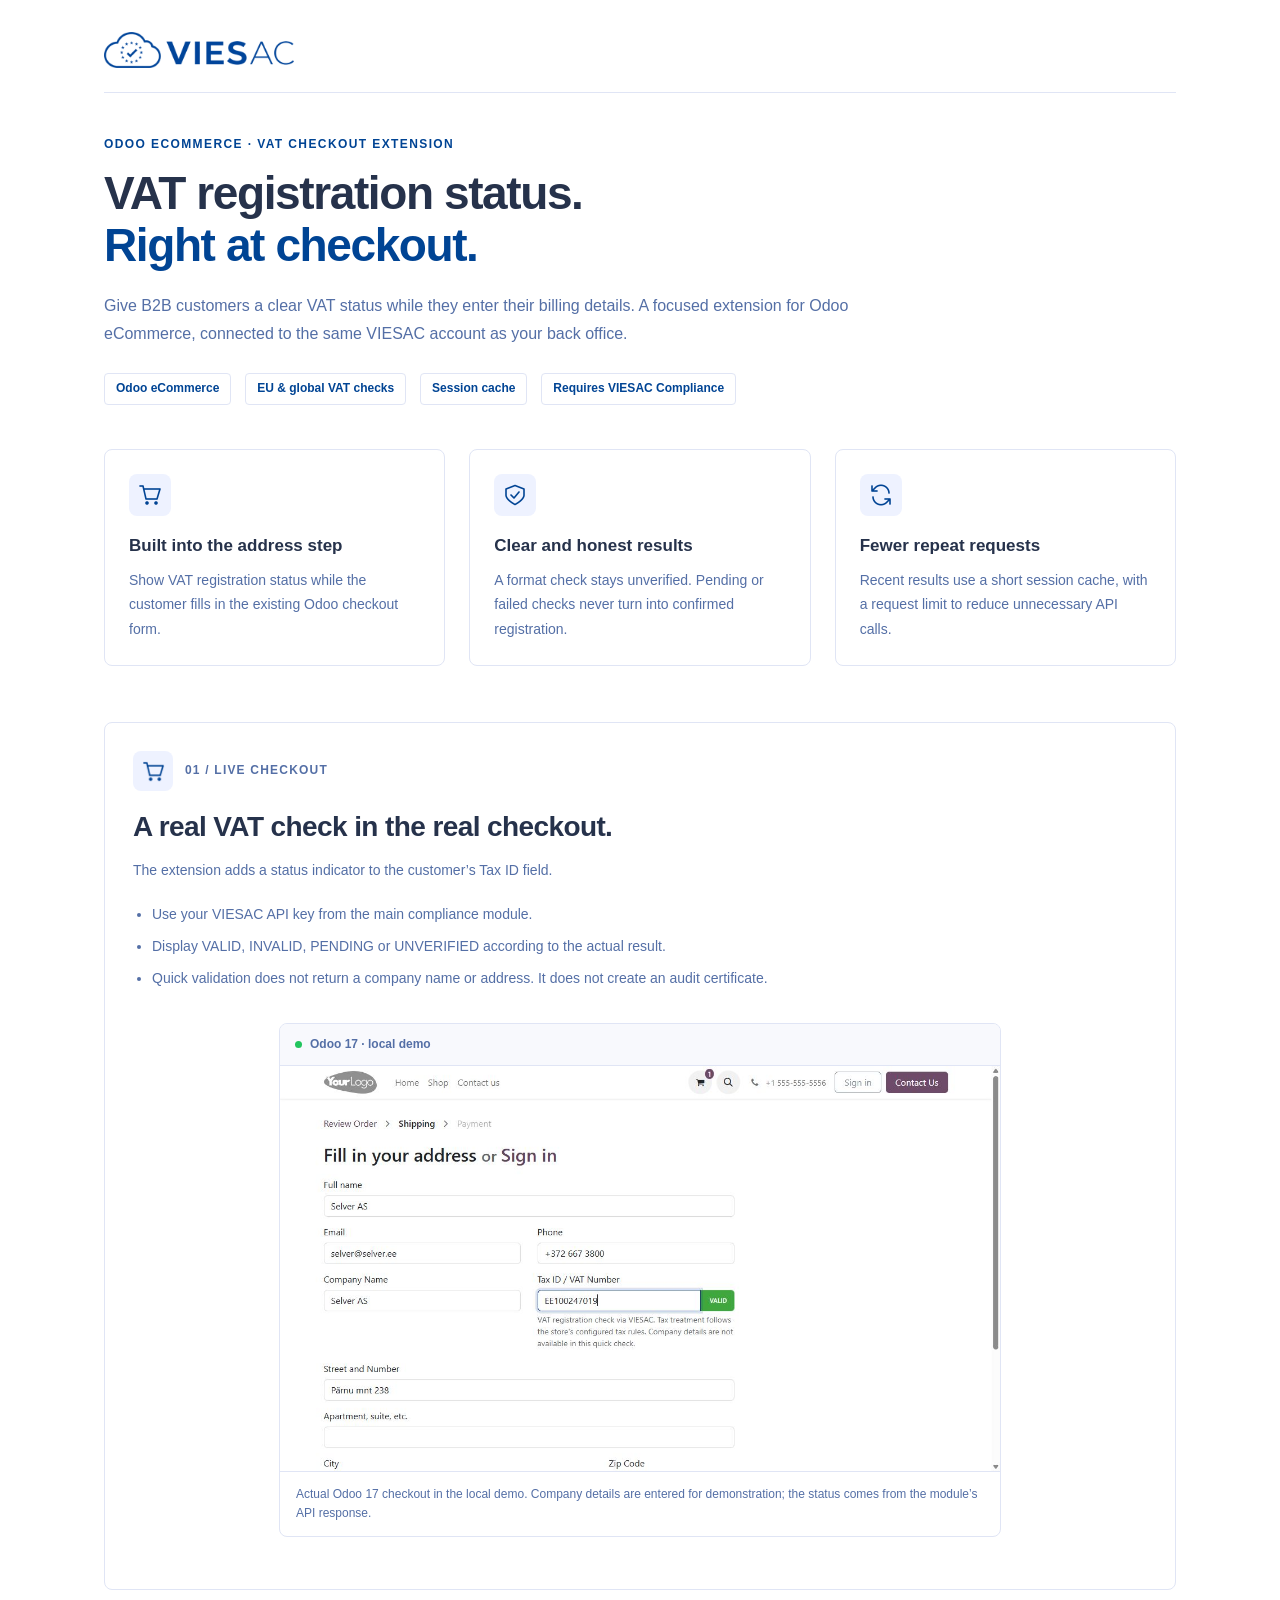
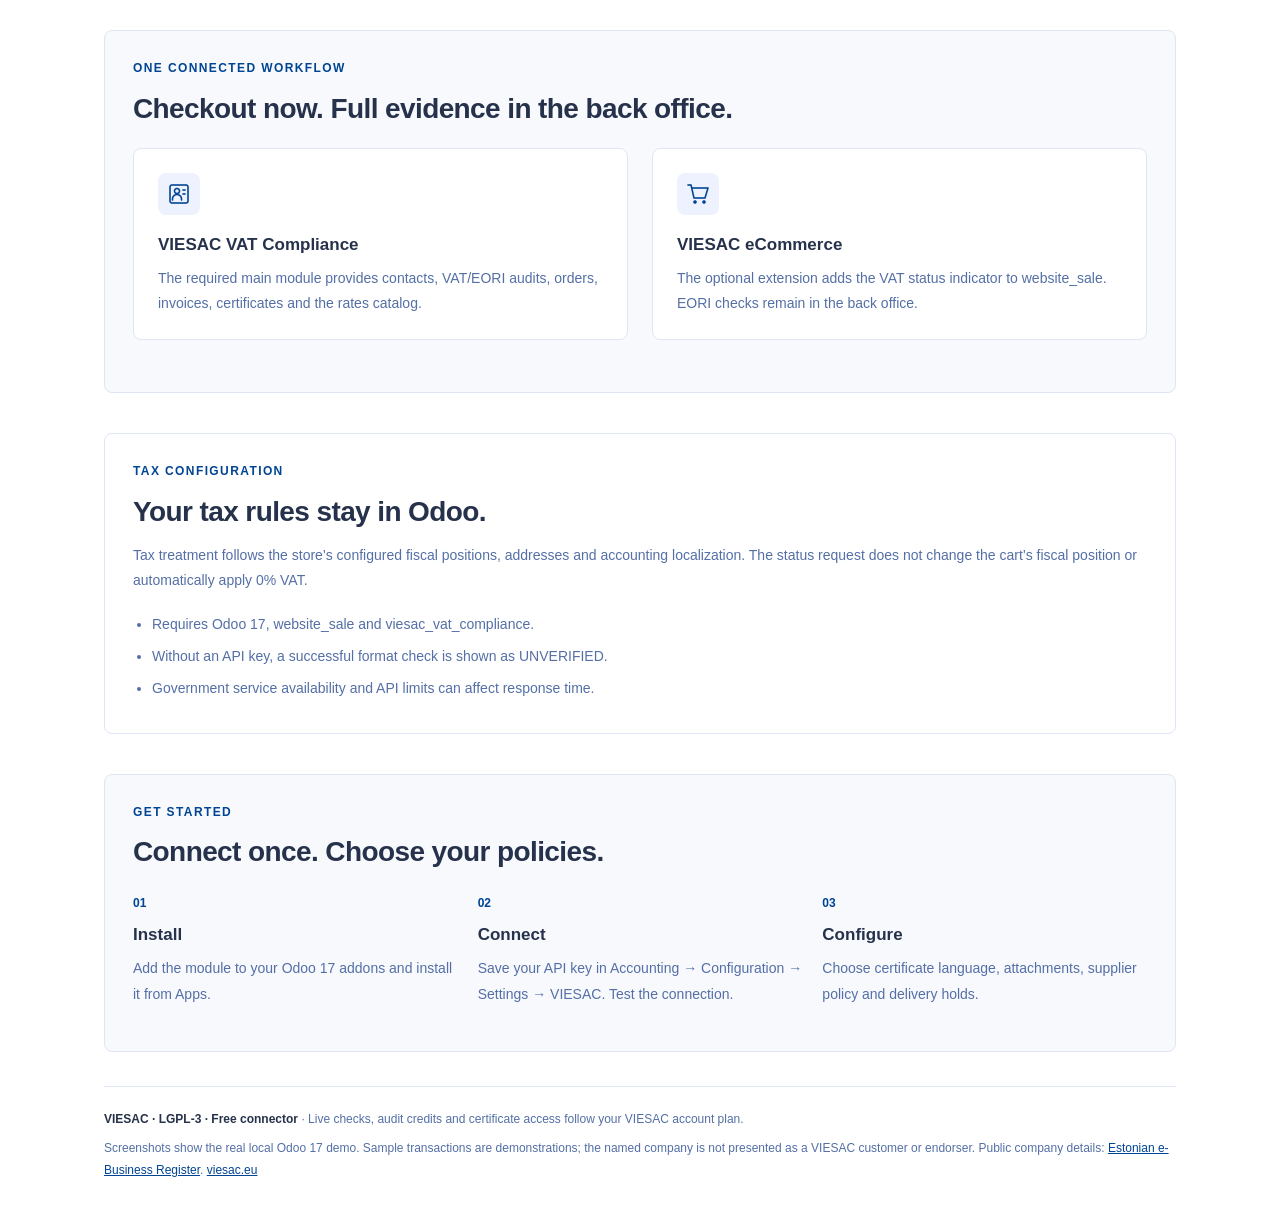
==== commit 87feffdc: "Use customer-facing Odoo eCommerce feature label" ====
--- a/viesac_website_sale/static/description/index.html
+++ b/viesac_website_sale/static/description/index.html
@@ -1,9 +1,9 @@
 <!DOCTYPE html>
-<html lang="en"><head><meta charset="utf-8"><meta name="viewport" content="width=device-width,initial-scale=1"><title>VIESAC eCommerce VAT Checkout for Odoo 16</title></head>
+<html lang="en"><head><meta charset="utf-8"><meta name="viewport" content="width=device-width,initial-scale=1"><title>VIESAC eCommerce VAT Checkout for Odoo 17</title></head>
 <body style="margin:0;background:#FFFFFF;">
 <div style="max-width:1120px;margin:0 auto;padding:24px;font-family:Arial,Helvetica,sans-serif;color:#26324B;font-size:14px;line-height:1.6;box-sizing:border-box;">
 <header style="display:flex;align-items:center;justify-content:space-between;gap:18px;flex-wrap:wrap;padding:8px 0 24px;border-bottom:1px solid #E0E5F5;"><a href="https://viesac.eu" style="text-decoration:none;"><img src="viesac-brand.png" width="190" alt="VIESAC" style="display:block;width:190px;max-width:100%;height:auto;border:0;"></a></header>
 <section style="padding:42px 0 34px;"><p style="margin:0 0 12px;color:#004494;font-size:12px;font-weight:700;letter-spacing:1.4px;text-transform:uppercase;">Odoo eCommerce · VAT checkout extension</p><h1 style="margin:0 0 20px;max-width:870px;color:#26324B;font-size:clamp(30px,5vw,46px);line-height:1.14;font-weight:700;letter-spacing:-1.4px;">VAT registration status.<br><span style="color:#004494;">Right at checkout.</span></h1><p style="max-width:760px;margin:0 0 24px;font-size:16px;line-height:1.8;color:#546FA6;">Give B2B customers a clear VAT status while they enter their billing details. A focused extension for Odoo eCommerce, connected to the same VIESAC account as your back office.</p><div style="display:block;"><span style="display:inline-block;margin:0 10px 10px 0;padding:7px 11px;border:1px solid #E0E5F5;border-radius:4px;font-size:12px;line-height:1.3;font-weight:600;color:#004494;background:#FFFFFF;">Odoo eCommerce</span> <span style="display:inline-block;margin:0 10px 10px 0;padding:7px 11px;border:1px solid #E0E5F5;border-radius:4px;font-size:12px;line-height:1.3;font-weight:600;color:#004494;background:#FFFFFF;">EU &amp; global VAT checks</span> <span style="display:inline-block;margin:0 10px 10px 0;padding:7px 11px;border:1px solid #E0E5F5;border-radius:4px;font-size:12px;line-height:1.3;font-weight:600;color:#004494;background:#FFFFFF;">Session cache</span> <span style="display:inline-block;margin:0 10px 10px 0;padding:7px 11px;border:1px solid #E0E5F5;border-radius:4px;font-size:12px;line-height:1.3;font-weight:600;color:#004494;background:#FFFFFF;">Requires VIESAC Compliance</span></div></section>
-<div style="display:flex;flex-wrap:wrap;margin:0 -12px 32px;"><div style="flex:1 1 230px;margin:0 12px 24px;padding:24px;border:1px solid #E0E5F5;border-radius:8px;background:#FFFFFF;box-sizing:border-box;"><div style="display:flex;align-items:center;justify-content:center;width:42px;height:42px;margin-bottom:18px;border-radius:8px;background:#EEF2FF;"><img src="icons/cart.png" width="24" height="24" alt="" style="display:block;width:24px;height:24px;border:0;"></div><h3 style="margin:0 0 10px;font-size:17px;line-height:1.4;color:#26324B;font-weight:700;">Built into the address step</h3><p style="margin:0;font-size:14px;line-height:1.75;color:#546FA6;">Show VAT registration status while the customer fills in the existing Odoo checkout form.</p></div><div style="flex:1 1 230px;margin:0 12px 24px;padding:24px;border:1px solid #E0E5F5;border-radius:8px;background:#FFFFFF;box-sizing:border-box;"><div style="display:flex;align-items:center;justify-content:center;width:42px;height:42px;margin-bottom:18px;border-radius:8px;background:#EEF2FF;"><img src="icons/shield.png" width="24" height="24" alt="" style="display:block;width:24px;height:24px;border:0;"></div><h3 style="margin:0 0 10px;font-size:17px;line-height:1.4;color:#26324B;font-weight:700;">Clear and honest results</h3><p style="margin:0;font-size:14px;line-height:1.75;color:#546FA6;">A format check stays unverified. Pending or failed checks never turn into confirmed registration.</p></div><div style="flex:1 1 230px;margin:0 12px 24px;padding:24px;border:1px solid #E0E5F5;border-radius:8px;background:#FFFFFF;box-sizing:border-box;"><div style="display:flex;align-items:center;justify-content:center;width:42px;height:42px;margin-bottom:18px;border-radius:8px;background:#EEF2FF;"><img src="icons/sync.png" width="24" height="24" alt="" style="display:block;width:24px;height:24px;border:0;"></div><h3 style="margin:0 0 10px;font-size:17px;line-height:1.4;color:#26324B;font-weight:700;">Fewer repeat requests</h3><p style="margin:0;font-size:14px;line-height:1.75;color:#546FA6;">Recent results use a short session cache, with a request limit to reduce unnecessary API calls.</p></div></div><section style="margin-top:20px;margin-bottom:40px;padding:28px;border:1px solid #E0E5F5;border-radius:8px;background:#FFFFFF;"><div style="display:flex;align-items:center;gap:12px;margin-bottom:18px;"><div style="display:flex;align-items:center;justify-content:center;width:40px;height:40px;border-radius:8px;background:#EEF2FF;"><img src="icons/cart.png" width="23" height="23" alt="" style="display:block;width:23px;height:23px;border:0;"></div><span style="font-size:12px;letter-spacing:1.2px;font-weight:700;color:#546FA6;">01 / LIVE CHECKOUT</span></div><h2 style="margin:0 0 14px;color:#26324B;font-size:28px;line-height:1.25;font-weight:700;letter-spacing:-.6px;">A real VAT check in the real checkout.</h2><p style="margin:0 0 16px;font-size:14px;line-height:1.8;color:#546FA6;">The extension adds a status indicator to the customer’s Tax ID field.</p><ul style="margin:0;padding-left:19px;color:#546FA6;font-size:14px;line-height:1.85;"><li style="padding:3px 0;">Use your VIESAC API key from the main compliance module.</li><li style="padding:3px 0;">Display VALID, INVALID, PENDING or UNVERIFIED according to the actual result.</li><li style="padding:3px 0;">Quick validation does not return a company name or address. It does not create an audit certificate.</li></ul><figure style="max-width:720px;margin:28px auto 24px;padding:0;border:1px solid #E0E5F5;border-radius:8px;background:#FFFFFF;overflow:hidden;"><div style="display:flex;align-items:center;gap:8px;padding:11px 15px;background:#F8F9FD;border-bottom:1px solid #E0E5F5;"><span style="display:inline-block;width:7px;height:7px;border-radius:50%;background:#22C55E;"></span><span style="font-size:12px;font-weight:600;color:#546FA6;">Odoo 17 · local demo</span></div><img src="screenshot_checkout.jpg" alt="A real VAT check in the real checkout." style="display:block;width:100%;max-width:720px;height:auto;border:0;"><figcaption style="padding:13px 16px;font-size:12px;line-height:1.6;color:#546FA6;border-top:1px solid #E0E5F5;">Actual Odoo 17 checkout in the local demo. Company details are entered for demonstration; the status comes from the module’s API response.</figcaption></figure></section><section style="margin-top:36px;margin-bottom:40px;padding:28px;border:1px solid #E0E5F5;border-radius:8px;background:#F8F9FD;"><p style="margin:0 0 12px;color:#004494;font-size:12px;font-weight:700;letter-spacing:1.4px;text-transform:uppercase;">One connected workflow</p><h2 style="margin:0 0 14px;color:#26324B;font-size:28px;line-height:1.25;font-weight:700;letter-spacing:-.6px;">Checkout now. Full evidence in the back office.</h2><div style="display:flex;flex-wrap:wrap;margin:22px -12px 0;"><div style="flex:1 1 230px;margin:0 12px 24px;padding:24px;border:1px solid #E0E5F5;border-radius:8px;background:#FFFFFF;box-sizing:border-box;"><div style="display:flex;align-items:center;justify-content:center;width:42px;height:42px;margin-bottom:18px;border-radius:8px;background:#EEF2FF;"><img src="icons/contacts.png" width="24" height="24" alt="" style="display:block;width:24px;height:24px;border:0;"></div><h3 style="margin:0 0 10px;font-size:17px;line-height:1.4;color:#26324B;font-weight:700;">VIESAC VAT Compliance</h3><p style="margin:0;font-size:14px;line-height:1.75;color:#546FA6;">The required main module provides contacts, VAT/EORI audits, orders, invoices, certificates and the rates catalog.</p></div><div style="flex:1 1 230px;margin:0 12px 24px;padding:24px;border:1px solid #E0E5F5;border-radius:8px;background:#FFFFFF;box-sizing:border-box;"><div style="display:flex;align-items:center;justify-content:center;width:42px;height:42px;margin-bottom:18px;border-radius:8px;background:#EEF2FF;"><img src="icons/cart.png" width="24" height="24" alt="" style="display:block;width:24px;height:24px;border:0;"></div><h3 style="margin:0 0 10px;font-size:17px;line-height:1.4;color:#26324B;font-weight:700;">VIESAC eCommerce</h3><p style="margin:0;font-size:14px;line-height:1.75;color:#546FA6;">The optional extension adds the VAT status indicator to website_sale. EORI checks remain in the back office.</p></div></div></section><section style="margin-top:36px;margin-bottom:40px;padding:28px;border:1px solid #E0E5F5;border-radius:8px;"><p style="margin:0 0 12px;color:#004494;font-size:12px;font-weight:700;letter-spacing:1.4px;text-transform:uppercase;">Tax configuration</p><h2 style="margin:0 0 14px;color:#26324B;font-size:28px;line-height:1.25;font-weight:700;letter-spacing:-.6px;">Your tax rules stay in Odoo.</h2><p style="margin:0 0 16px;font-size:14px;line-height:1.8;color:#546FA6;">Tax treatment follows the store’s configured fiscal positions, addresses and accounting localization. The status request does not change the cart’s fiscal position or automatically apply 0% VAT.</p><ul style="margin:0;padding-left:19px;color:#546FA6;font-size:14px;line-height:1.85;"><li style="padding:3px 0;">Requires Odoo 16, website_sale and viesac_vat_compliance.</li><li style="padding:3px 0;">Without an API key, a successful format check is shown as UNVERIFIED.</li><li style="padding:3px 0;">Government service availability and API limits can affect response time.</li></ul></section><section style="padding:28px;border:1px solid #E0E5F5;border-radius:8px;background:#F8F9FD;"><p style="margin:0 0 12px;color:#004494;font-size:12px;font-weight:700;letter-spacing:1.4px;text-transform:uppercase;">Get started</p><h2 style="margin:0 0 14px;color:#26324B;font-size:28px;line-height:1.25;font-weight:700;letter-spacing:-.6px;">Connect once. Choose your policies.</h2><div style="display:flex;flex-wrap:wrap;gap:20px;margin-top:22px;"><div style="flex:1 1 220px;"><span style="font-size:12px;font-weight:700;color:#004494;">01</span><h3 style="margin:8px 0;font-size:17px;color:#26324B;">Install</h3><p style="margin:0 0 16px;font-size:14px;line-height:1.8;color:#546FA6;">Add the module to your Odoo 16 addons and install it from Apps.</p></div><div style="flex:1 1 220px;"><span style="font-size:12px;font-weight:700;color:#004494;">02</span><h3 style="margin:8px 0;font-size:17px;color:#26324B;">Connect</h3><p style="margin:0 0 16px;font-size:14px;line-height:1.8;color:#546FA6;">Save your API key in Accounting → Configuration → Settings → VIESAC. Test the connection.</p></div><div style="flex:1 1 220px;"><span style="font-size:12px;font-weight:700;color:#004494;">03</span><h3 style="margin:8px 0;font-size:17px;color:#26324B;">Configure</h3><p style="margin:0 0 16px;font-size:14px;line-height:1.8;color:#546FA6;">Choose certificate language, attachments, supplier policy and delivery holds.</p></div></div></section>
+<div style="display:flex;flex-wrap:wrap;margin:0 -12px 32px;"><div style="flex:1 1 230px;margin:0 12px 24px;padding:24px;border:1px solid #E0E5F5;border-radius:8px;background:#FFFFFF;box-sizing:border-box;"><div style="display:flex;align-items:center;justify-content:center;width:42px;height:42px;margin-bottom:18px;border-radius:8px;background:#EEF2FF;"><img src="icons/cart.png" width="24" height="24" alt="" style="display:block;width:24px;height:24px;border:0;"></div><h3 style="margin:0 0 10px;font-size:17px;line-height:1.4;color:#26324B;font-weight:700;">Built into the address step</h3><p style="margin:0;font-size:14px;line-height:1.75;color:#546FA6;">Show VAT registration status while the customer fills in the existing Odoo checkout form.</p></div><div style="flex:1 1 230px;margin:0 12px 24px;padding:24px;border:1px solid #E0E5F5;border-radius:8px;background:#FFFFFF;box-sizing:border-box;"><div style="display:flex;align-items:center;justify-content:center;width:42px;height:42px;margin-bottom:18px;border-radius:8px;background:#EEF2FF;"><img src="icons/shield.png" width="24" height="24" alt="" style="display:block;width:24px;height:24px;border:0;"></div><h3 style="margin:0 0 10px;font-size:17px;line-height:1.4;color:#26324B;font-weight:700;">Clear and honest results</h3><p style="margin:0;font-size:14px;line-height:1.75;color:#546FA6;">A format check stays unverified. Pending or failed checks never turn into confirmed registration.</p></div><div style="flex:1 1 230px;margin:0 12px 24px;padding:24px;border:1px solid #E0E5F5;border-radius:8px;background:#FFFFFF;box-sizing:border-box;"><div style="display:flex;align-items:center;justify-content:center;width:42px;height:42px;margin-bottom:18px;border-radius:8px;background:#EEF2FF;"><img src="icons/sync.png" width="24" height="24" alt="" style="display:block;width:24px;height:24px;border:0;"></div><h3 style="margin:0 0 10px;font-size:17px;line-height:1.4;color:#26324B;font-weight:700;">Fewer repeat requests</h3><p style="margin:0;font-size:14px;line-height:1.75;color:#546FA6;">Recent results use a short session cache, with a request limit to reduce unnecessary API calls.</p></div></div><section style="margin-top:20px;margin-bottom:40px;padding:28px;border:1px solid #E0E5F5;border-radius:8px;background:#FFFFFF;"><div style="display:flex;align-items:center;gap:12px;margin-bottom:18px;"><div style="display:flex;align-items:center;justify-content:center;width:40px;height:40px;border-radius:8px;background:#EEF2FF;"><img src="icons/cart.png" width="23" height="23" alt="" style="display:block;width:23px;height:23px;border:0;"></div><span style="font-size:12px;letter-spacing:1.2px;font-weight:700;color:#546FA6;">01 / LIVE CHECKOUT</span></div><h2 style="margin:0 0 14px;color:#26324B;font-size:28px;line-height:1.25;font-weight:700;letter-spacing:-.6px;">A real VAT check in the real checkout.</h2><p style="margin:0 0 16px;font-size:14px;line-height:1.8;color:#546FA6;">The extension adds a status indicator to the customer’s Tax ID field.</p><ul style="margin:0;padding-left:19px;color:#546FA6;font-size:14px;line-height:1.85;"><li style="padding:3px 0;">Use your VIESAC API key from the main compliance module.</li><li style="padding:3px 0;">Display VALID, INVALID, PENDING or UNVERIFIED according to the actual result.</li><li style="padding:3px 0;">Quick validation does not return a company name or address. It does not create an audit certificate.</li></ul><figure style="max-width:720px;margin:28px auto 24px;padding:0;border:1px solid #E0E5F5;border-radius:8px;background:#FFFFFF;overflow:hidden;"><div style="display:flex;align-items:center;gap:8px;padding:11px 15px;background:#F8F9FD;border-bottom:1px solid #E0E5F5;"><span style="display:inline-block;width:7px;height:7px;border-radius:50%;background:#22C55E;"></span><span style="font-size:12px;font-weight:600;color:#546FA6;">Odoo 17 · local demo</span></div><img src="screenshot_checkout.jpg" alt="A real VAT check in the real checkout." style="display:block;width:100%;max-width:720px;height:auto;border:0;"><figcaption style="padding:13px 16px;font-size:12px;line-height:1.6;color:#546FA6;border-top:1px solid #E0E5F5;">Actual Odoo 17 checkout in the local demo. Company details are entered for demonstration; the status comes from the module’s API response.</figcaption></figure></section><section style="margin-top:36px;margin-bottom:40px;padding:28px;border:1px solid #E0E5F5;border-radius:8px;background:#F8F9FD;"><p style="margin:0 0 12px;color:#004494;font-size:12px;font-weight:700;letter-spacing:1.4px;text-transform:uppercase;">One connected workflow</p><h2 style="margin:0 0 14px;color:#26324B;font-size:28px;line-height:1.25;font-weight:700;letter-spacing:-.6px;">Checkout now. Full evidence in the back office.</h2><div style="display:flex;flex-wrap:wrap;margin:22px -12px 0;"><div style="flex:1 1 230px;margin:0 12px 24px;padding:24px;border:1px solid #E0E5F5;border-radius:8px;background:#FFFFFF;box-sizing:border-box;"><div style="display:flex;align-items:center;justify-content:center;width:42px;height:42px;margin-bottom:18px;border-radius:8px;background:#EEF2FF;"><img src="icons/contacts.png" width="24" height="24" alt="" style="display:block;width:24px;height:24px;border:0;"></div><h3 style="margin:0 0 10px;font-size:17px;line-height:1.4;color:#26324B;font-weight:700;">VIESAC VAT Compliance</h3><p style="margin:0;font-size:14px;line-height:1.75;color:#546FA6;">The required main module provides contacts, VAT/EORI audits, orders, invoices, certificates and the rates catalog.</p></div><div style="flex:1 1 230px;margin:0 12px 24px;padding:24px;border:1px solid #E0E5F5;border-radius:8px;background:#FFFFFF;box-sizing:border-box;"><div style="display:flex;align-items:center;justify-content:center;width:42px;height:42px;margin-bottom:18px;border-radius:8px;background:#EEF2FF;"><img src="icons/cart.png" width="24" height="24" alt="" style="display:block;width:24px;height:24px;border:0;"></div><h3 style="margin:0 0 10px;font-size:17px;line-height:1.4;color:#26324B;font-weight:700;">VIESAC eCommerce</h3><p style="margin:0;font-size:14px;line-height:1.75;color:#546FA6;">The optional extension adds the VAT status indicator to website_sale. EORI checks remain in the back office.</p></div></div></section><section style="margin-top:36px;margin-bottom:40px;padding:28px;border:1px solid #E0E5F5;border-radius:8px;"><p style="margin:0 0 12px;color:#004494;font-size:12px;font-weight:700;letter-spacing:1.4px;text-transform:uppercase;">Tax configuration</p><h2 style="margin:0 0 14px;color:#26324B;font-size:28px;line-height:1.25;font-weight:700;letter-spacing:-.6px;">Your tax rules stay in Odoo.</h2><p style="margin:0 0 16px;font-size:14px;line-height:1.8;color:#546FA6;">Tax treatment follows the store’s configured fiscal positions, addresses and accounting localization. The status request does not change the cart’s fiscal position or automatically apply 0% VAT.</p><ul style="margin:0;padding-left:19px;color:#546FA6;font-size:14px;line-height:1.85;"><li style="padding:3px 0;">Requires Odoo 17, website_sale and viesac_vat_compliance.</li><li style="padding:3px 0;">Without an API key, a successful format check is shown as UNVERIFIED.</li><li style="padding:3px 0;">Government service availability and API limits can affect response time.</li></ul></section><section style="padding:28px;border:1px solid #E0E5F5;border-radius:8px;background:#F8F9FD;"><p style="margin:0 0 12px;color:#004494;font-size:12px;font-weight:700;letter-spacing:1.4px;text-transform:uppercase;">Get started</p><h2 style="margin:0 0 14px;color:#26324B;font-size:28px;line-height:1.25;font-weight:700;letter-spacing:-.6px;">Connect once. Choose your policies.</h2><div style="display:flex;flex-wrap:wrap;gap:20px;margin-top:22px;"><div style="flex:1 1 220px;"><span style="font-size:12px;font-weight:700;color:#004494;">01</span><h3 style="margin:8px 0;font-size:17px;color:#26324B;">Install</h3><p style="margin:0 0 16px;font-size:14px;line-height:1.8;color:#546FA6;">Add the module to your Odoo 17 addons and install it from Apps.</p></div><div style="flex:1 1 220px;"><span style="font-size:12px;font-weight:700;color:#004494;">02</span><h3 style="margin:8px 0;font-size:17px;color:#26324B;">Connect</h3><p style="margin:0 0 16px;font-size:14px;line-height:1.8;color:#546FA6;">Save your API key in Accounting → Configuration → Settings → VIESAC. Test the connection.</p></div><div style="flex:1 1 220px;"><span style="font-size:12px;font-weight:700;color:#004494;">03</span><h3 style="margin:8px 0;font-size:17px;color:#26324B;">Configure</h3><p style="margin:0 0 16px;font-size:14px;line-height:1.8;color:#546FA6;">Choose certificate language, attachments, supplier policy and delivery holds.</p></div></div></section>
 <footer style="margin-top:34px;padding:22px 0 6px;border-top:1px solid #E0E5F5;font-size:12px;line-height:1.8;color:#546FA6;"><p style="margin:0 0 8px;"><strong style="color:#26324B;">VIESAC · LGPL-3 · Free connector</strong> · Live checks, audit credits and certificate access follow your VIESAC account plan.</p><p style="margin:0;">Screenshots show the real local Odoo 17 demo. Sample transactions are demonstrations; the named company is not presented as a VIESAC customer or endorser. Public company details: <a href="https://ariregister.rik.ee/eng/company/10379733/Selver-AS" style="color:#004494;text-decoration:underline;">Estonian e-Business Register</a>. <a href="https://viesac.eu" style="color:#004494;text-decoration:underline;">viesac.eu</a></p></footer>
 </div></body></html>
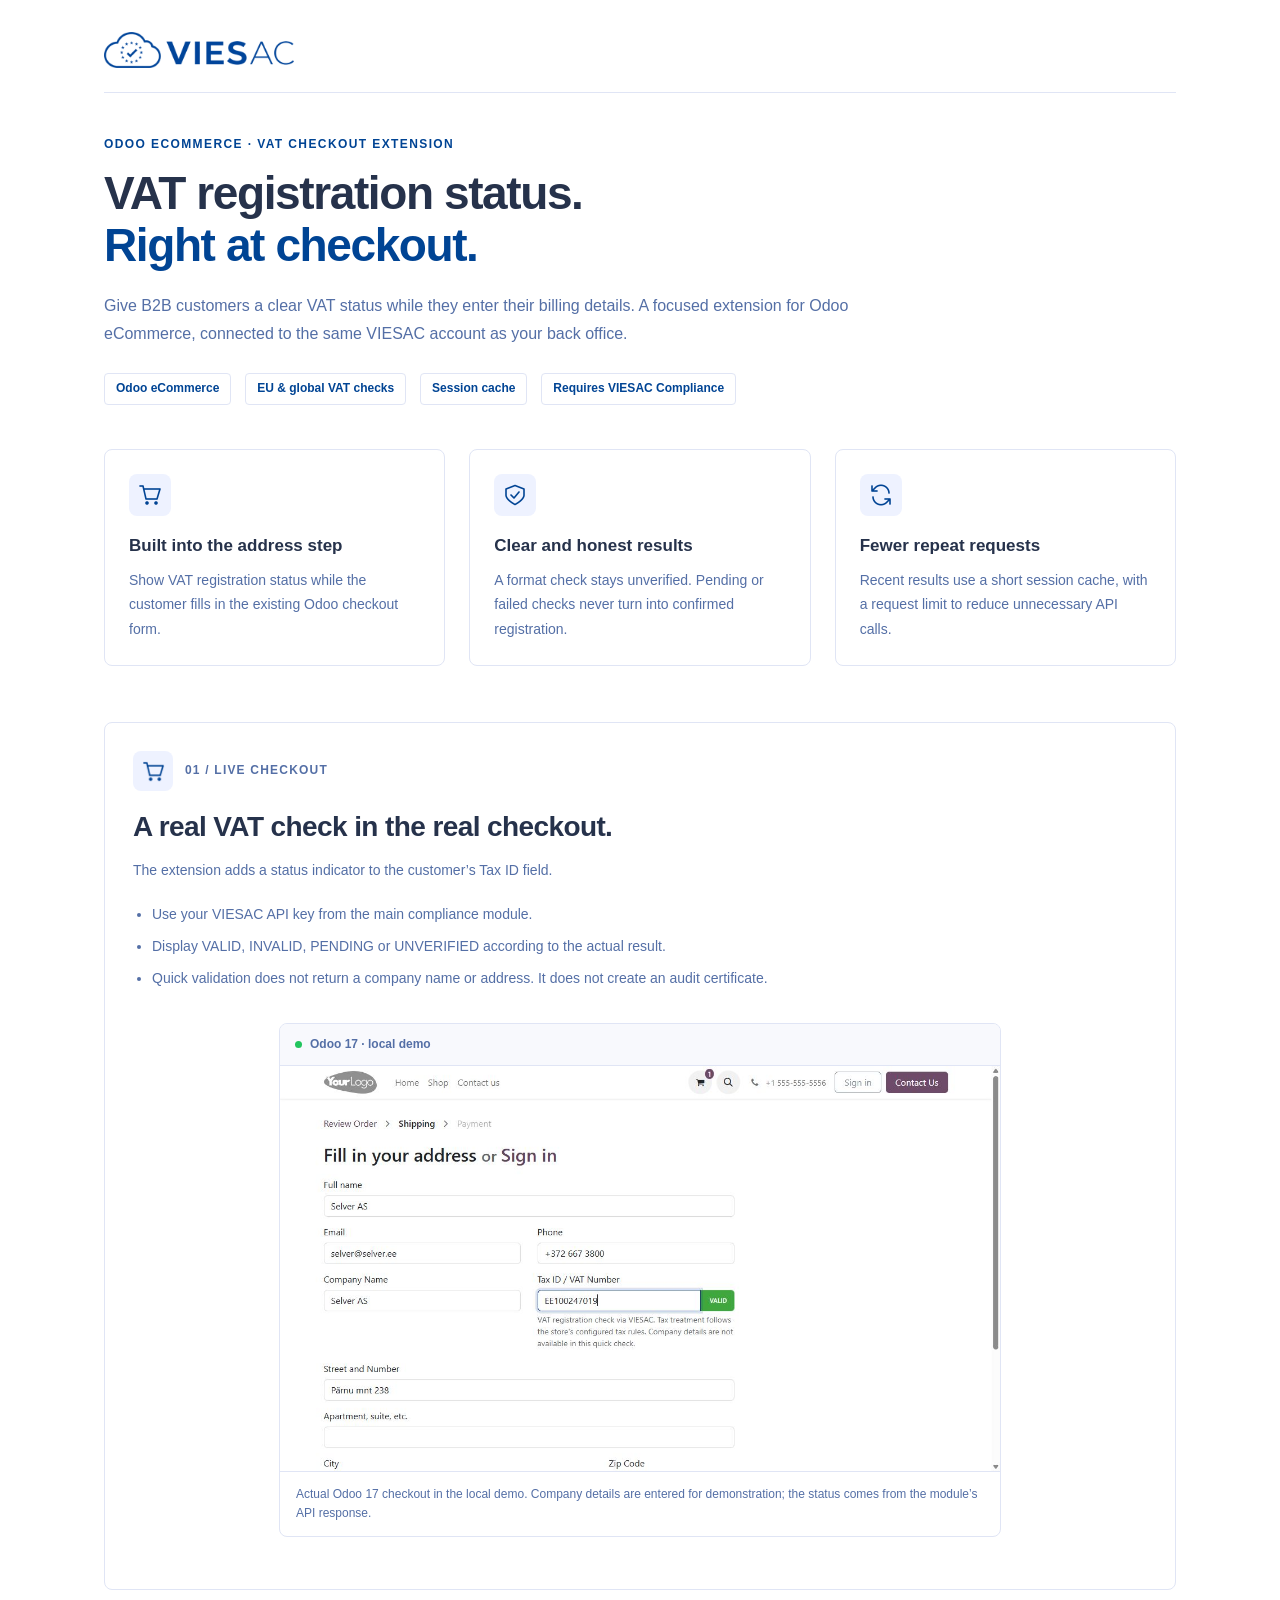
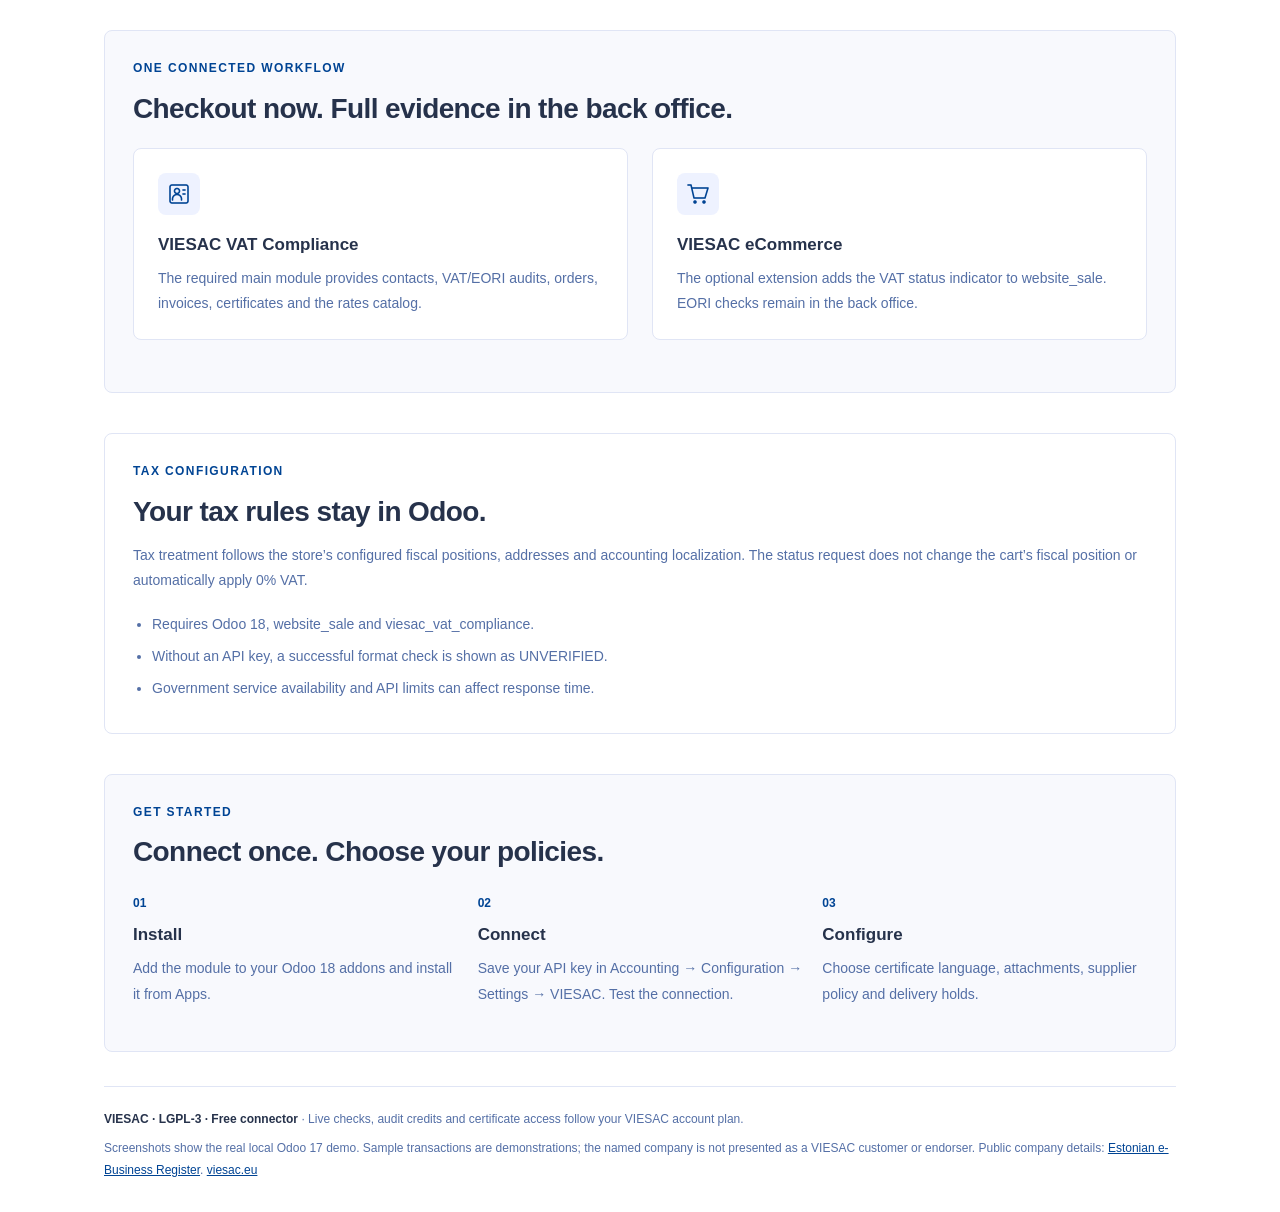
==== commit 09bfcda3: "Use customer-facing Odoo eCommerce feature label" ====
--- a/viesac_website_sale/static/description/index.html
+++ b/viesac_website_sale/static/description/index.html
@@ -1,9 +1,9 @@
 <!DOCTYPE html>
-<html lang="en"><head><meta charset="utf-8"><meta name="viewport" content="width=device-width,initial-scale=1"><title>VIESAC eCommerce VAT Checkout for Odoo 17</title></head>
+<html lang="en"><head><meta charset="utf-8"><meta name="viewport" content="width=device-width,initial-scale=1"><title>VIESAC eCommerce VAT Checkout for Odoo 18</title></head>
 <body style="margin:0;background:#FFFFFF;">
 <div style="max-width:1120px;margin:0 auto;padding:24px;font-family:Arial,Helvetica,sans-serif;color:#26324B;font-size:14px;line-height:1.6;box-sizing:border-box;">
 <header style="display:flex;align-items:center;justify-content:space-between;gap:18px;flex-wrap:wrap;padding:8px 0 24px;border-bottom:1px solid #E0E5F5;"><a href="https://viesac.eu" style="text-decoration:none;"><img src="viesac-brand.png" width="190" alt="VIESAC" style="display:block;width:190px;max-width:100%;height:auto;border:0;"></a></header>
 <section style="padding:42px 0 34px;"><p style="margin:0 0 12px;color:#004494;font-size:12px;font-weight:700;letter-spacing:1.4px;text-transform:uppercase;">Odoo eCommerce · VAT checkout extension</p><h1 style="margin:0 0 20px;max-width:870px;color:#26324B;font-size:clamp(30px,5vw,46px);line-height:1.14;font-weight:700;letter-spacing:-1.4px;">VAT registration status.<br><span style="color:#004494;">Right at checkout.</span></h1><p style="max-width:760px;margin:0 0 24px;font-size:16px;line-height:1.8;color:#546FA6;">Give B2B customers a clear VAT status while they enter their billing details. A focused extension for Odoo eCommerce, connected to the same VIESAC account as your back office.</p><div style="display:block;"><span style="display:inline-block;margin:0 10px 10px 0;padding:7px 11px;border:1px solid #E0E5F5;border-radius:4px;font-size:12px;line-height:1.3;font-weight:600;color:#004494;background:#FFFFFF;">Odoo eCommerce</span> <span style="display:inline-block;margin:0 10px 10px 0;padding:7px 11px;border:1px solid #E0E5F5;border-radius:4px;font-size:12px;line-height:1.3;font-weight:600;color:#004494;background:#FFFFFF;">EU &amp; global VAT checks</span> <span style="display:inline-block;margin:0 10px 10px 0;padding:7px 11px;border:1px solid #E0E5F5;border-radius:4px;font-size:12px;line-height:1.3;font-weight:600;color:#004494;background:#FFFFFF;">Session cache</span> <span style="display:inline-block;margin:0 10px 10px 0;padding:7px 11px;border:1px solid #E0E5F5;border-radius:4px;font-size:12px;line-height:1.3;font-weight:600;color:#004494;background:#FFFFFF;">Requires VIESAC Compliance</span></div></section>
-<div style="display:flex;flex-wrap:wrap;margin:0 -12px 32px;"><div style="flex:1 1 230px;margin:0 12px 24px;padding:24px;border:1px solid #E0E5F5;border-radius:8px;background:#FFFFFF;box-sizing:border-box;"><div style="display:flex;align-items:center;justify-content:center;width:42px;height:42px;margin-bottom:18px;border-radius:8px;background:#EEF2FF;"><img src="icons/cart.png" width="24" height="24" alt="" style="display:block;width:24px;height:24px;border:0;"></div><h3 style="margin:0 0 10px;font-size:17px;line-height:1.4;color:#26324B;font-weight:700;">Built into the address step</h3><p style="margin:0;font-size:14px;line-height:1.75;color:#546FA6;">Show VAT registration status while the customer fills in the existing Odoo checkout form.</p></div><div style="flex:1 1 230px;margin:0 12px 24px;padding:24px;border:1px solid #E0E5F5;border-radius:8px;background:#FFFFFF;box-sizing:border-box;"><div style="display:flex;align-items:center;justify-content:center;width:42px;height:42px;margin-bottom:18px;border-radius:8px;background:#EEF2FF;"><img src="icons/shield.png" width="24" height="24" alt="" style="display:block;width:24px;height:24px;border:0;"></div><h3 style="margin:0 0 10px;font-size:17px;line-height:1.4;color:#26324B;font-weight:700;">Clear and honest results</h3><p style="margin:0;font-size:14px;line-height:1.75;color:#546FA6;">A format check stays unverified. Pending or failed checks never turn into confirmed registration.</p></div><div style="flex:1 1 230px;margin:0 12px 24px;padding:24px;border:1px solid #E0E5F5;border-radius:8px;background:#FFFFFF;box-sizing:border-box;"><div style="display:flex;align-items:center;justify-content:center;width:42px;height:42px;margin-bottom:18px;border-radius:8px;background:#EEF2FF;"><img src="icons/sync.png" width="24" height="24" alt="" style="display:block;width:24px;height:24px;border:0;"></div><h3 style="margin:0 0 10px;font-size:17px;line-height:1.4;color:#26324B;font-weight:700;">Fewer repeat requests</h3><p style="margin:0;font-size:14px;line-height:1.75;color:#546FA6;">Recent results use a short session cache, with a request limit to reduce unnecessary API calls.</p></div></div><section style="margin-top:20px;margin-bottom:40px;padding:28px;border:1px solid #E0E5F5;border-radius:8px;background:#FFFFFF;"><div style="display:flex;align-items:center;gap:12px;margin-bottom:18px;"><div style="display:flex;align-items:center;justify-content:center;width:40px;height:40px;border-radius:8px;background:#EEF2FF;"><img src="icons/cart.png" width="23" height="23" alt="" style="display:block;width:23px;height:23px;border:0;"></div><span style="font-size:12px;letter-spacing:1.2px;font-weight:700;color:#546FA6;">01 / LIVE CHECKOUT</span></div><h2 style="margin:0 0 14px;color:#26324B;font-size:28px;line-height:1.25;font-weight:700;letter-spacing:-.6px;">A real VAT check in the real checkout.</h2><p style="margin:0 0 16px;font-size:14px;line-height:1.8;color:#546FA6;">The extension adds a status indicator to the customer’s Tax ID field.</p><ul style="margin:0;padding-left:19px;color:#546FA6;font-size:14px;line-height:1.85;"><li style="padding:3px 0;">Use your VIESAC API key from the main compliance module.</li><li style="padding:3px 0;">Display VALID, INVALID, PENDING or UNVERIFIED according to the actual result.</li><li style="padding:3px 0;">Quick validation does not return a company name or address. It does not create an audit certificate.</li></ul><figure style="max-width:720px;margin:28px auto 24px;padding:0;border:1px solid #E0E5F5;border-radius:8px;background:#FFFFFF;overflow:hidden;"><div style="display:flex;align-items:center;gap:8px;padding:11px 15px;background:#F8F9FD;border-bottom:1px solid #E0E5F5;"><span style="display:inline-block;width:7px;height:7px;border-radius:50%;background:#22C55E;"></span><span style="font-size:12px;font-weight:600;color:#546FA6;">Odoo 17 · local demo</span></div><img src="screenshot_checkout.jpg" alt="A real VAT check in the real checkout." style="display:block;width:100%;max-width:720px;height:auto;border:0;"><figcaption style="padding:13px 16px;font-size:12px;line-height:1.6;color:#546FA6;border-top:1px solid #E0E5F5;">Actual Odoo 17 checkout in the local demo. Company details are entered for demonstration; the status comes from the module’s API response.</figcaption></figure></section><section style="margin-top:36px;margin-bottom:40px;padding:28px;border:1px solid #E0E5F5;border-radius:8px;background:#F8F9FD;"><p style="margin:0 0 12px;color:#004494;font-size:12px;font-weight:700;letter-spacing:1.4px;text-transform:uppercase;">One connected workflow</p><h2 style="margin:0 0 14px;color:#26324B;font-size:28px;line-height:1.25;font-weight:700;letter-spacing:-.6px;">Checkout now. Full evidence in the back office.</h2><div style="display:flex;flex-wrap:wrap;margin:22px -12px 0;"><div style="flex:1 1 230px;margin:0 12px 24px;padding:24px;border:1px solid #E0E5F5;border-radius:8px;background:#FFFFFF;box-sizing:border-box;"><div style="display:flex;align-items:center;justify-content:center;width:42px;height:42px;margin-bottom:18px;border-radius:8px;background:#EEF2FF;"><img src="icons/contacts.png" width="24" height="24" alt="" style="display:block;width:24px;height:24px;border:0;"></div><h3 style="margin:0 0 10px;font-size:17px;line-height:1.4;color:#26324B;font-weight:700;">VIESAC VAT Compliance</h3><p style="margin:0;font-size:14px;line-height:1.75;color:#546FA6;">The required main module provides contacts, VAT/EORI audits, orders, invoices, certificates and the rates catalog.</p></div><div style="flex:1 1 230px;margin:0 12px 24px;padding:24px;border:1px solid #E0E5F5;border-radius:8px;background:#FFFFFF;box-sizing:border-box;"><div style="display:flex;align-items:center;justify-content:center;width:42px;height:42px;margin-bottom:18px;border-radius:8px;background:#EEF2FF;"><img src="icons/cart.png" width="24" height="24" alt="" style="display:block;width:24px;height:24px;border:0;"></div><h3 style="margin:0 0 10px;font-size:17px;line-height:1.4;color:#26324B;font-weight:700;">VIESAC eCommerce</h3><p style="margin:0;font-size:14px;line-height:1.75;color:#546FA6;">The optional extension adds the VAT status indicator to website_sale. EORI checks remain in the back office.</p></div></div></section><section style="margin-top:36px;margin-bottom:40px;padding:28px;border:1px solid #E0E5F5;border-radius:8px;"><p style="margin:0 0 12px;color:#004494;font-size:12px;font-weight:700;letter-spacing:1.4px;text-transform:uppercase;">Tax configuration</p><h2 style="margin:0 0 14px;color:#26324B;font-size:28px;line-height:1.25;font-weight:700;letter-spacing:-.6px;">Your tax rules stay in Odoo.</h2><p style="margin:0 0 16px;font-size:14px;line-height:1.8;color:#546FA6;">Tax treatment follows the store’s configured fiscal positions, addresses and accounting localization. The status request does not change the cart’s fiscal position or automatically apply 0% VAT.</p><ul style="margin:0;padding-left:19px;color:#546FA6;font-size:14px;line-height:1.85;"><li style="padding:3px 0;">Requires Odoo 17, website_sale and viesac_vat_compliance.</li><li style="padding:3px 0;">Without an API key, a successful format check is shown as UNVERIFIED.</li><li style="padding:3px 0;">Government service availability and API limits can affect response time.</li></ul></section><section style="padding:28px;border:1px solid #E0E5F5;border-radius:8px;background:#F8F9FD;"><p style="margin:0 0 12px;color:#004494;font-size:12px;font-weight:700;letter-spacing:1.4px;text-transform:uppercase;">Get started</p><h2 style="margin:0 0 14px;color:#26324B;font-size:28px;line-height:1.25;font-weight:700;letter-spacing:-.6px;">Connect once. Choose your policies.</h2><div style="display:flex;flex-wrap:wrap;gap:20px;margin-top:22px;"><div style="flex:1 1 220px;"><span style="font-size:12px;font-weight:700;color:#004494;">01</span><h3 style="margin:8px 0;font-size:17px;color:#26324B;">Install</h3><p style="margin:0 0 16px;font-size:14px;line-height:1.8;color:#546FA6;">Add the module to your Odoo 17 addons and install it from Apps.</p></div><div style="flex:1 1 220px;"><span style="font-size:12px;font-weight:700;color:#004494;">02</span><h3 style="margin:8px 0;font-size:17px;color:#26324B;">Connect</h3><p style="margin:0 0 16px;font-size:14px;line-height:1.8;color:#546FA6;">Save your API key in Accounting → Configuration → Settings → VIESAC. Test the connection.</p></div><div style="flex:1 1 220px;"><span style="font-size:12px;font-weight:700;color:#004494;">03</span><h3 style="margin:8px 0;font-size:17px;color:#26324B;">Configure</h3><p style="margin:0 0 16px;font-size:14px;line-height:1.8;color:#546FA6;">Choose certificate language, attachments, supplier policy and delivery holds.</p></div></div></section>
+<div style="display:flex;flex-wrap:wrap;margin:0 -12px 32px;"><div style="flex:1 1 230px;margin:0 12px 24px;padding:24px;border:1px solid #E0E5F5;border-radius:8px;background:#FFFFFF;box-sizing:border-box;"><div style="display:flex;align-items:center;justify-content:center;width:42px;height:42px;margin-bottom:18px;border-radius:8px;background:#EEF2FF;"><img src="icons/cart.png" width="24" height="24" alt="" style="display:block;width:24px;height:24px;border:0;"></div><h3 style="margin:0 0 10px;font-size:17px;line-height:1.4;color:#26324B;font-weight:700;">Built into the address step</h3><p style="margin:0;font-size:14px;line-height:1.75;color:#546FA6;">Show VAT registration status while the customer fills in the existing Odoo checkout form.</p></div><div style="flex:1 1 230px;margin:0 12px 24px;padding:24px;border:1px solid #E0E5F5;border-radius:8px;background:#FFFFFF;box-sizing:border-box;"><div style="display:flex;align-items:center;justify-content:center;width:42px;height:42px;margin-bottom:18px;border-radius:8px;background:#EEF2FF;"><img src="icons/shield.png" width="24" height="24" alt="" style="display:block;width:24px;height:24px;border:0;"></div><h3 style="margin:0 0 10px;font-size:17px;line-height:1.4;color:#26324B;font-weight:700;">Clear and honest results</h3><p style="margin:0;font-size:14px;line-height:1.75;color:#546FA6;">A format check stays unverified. Pending or failed checks never turn into confirmed registration.</p></div><div style="flex:1 1 230px;margin:0 12px 24px;padding:24px;border:1px solid #E0E5F5;border-radius:8px;background:#FFFFFF;box-sizing:border-box;"><div style="display:flex;align-items:center;justify-content:center;width:42px;height:42px;margin-bottom:18px;border-radius:8px;background:#EEF2FF;"><img src="icons/sync.png" width="24" height="24" alt="" style="display:block;width:24px;height:24px;border:0;"></div><h3 style="margin:0 0 10px;font-size:17px;line-height:1.4;color:#26324B;font-weight:700;">Fewer repeat requests</h3><p style="margin:0;font-size:14px;line-height:1.75;color:#546FA6;">Recent results use a short session cache, with a request limit to reduce unnecessary API calls.</p></div></div><section style="margin-top:20px;margin-bottom:40px;padding:28px;border:1px solid #E0E5F5;border-radius:8px;background:#FFFFFF;"><div style="display:flex;align-items:center;gap:12px;margin-bottom:18px;"><div style="display:flex;align-items:center;justify-content:center;width:40px;height:40px;border-radius:8px;background:#EEF2FF;"><img src="icons/cart.png" width="23" height="23" alt="" style="display:block;width:23px;height:23px;border:0;"></div><span style="font-size:12px;letter-spacing:1.2px;font-weight:700;color:#546FA6;">01 / LIVE CHECKOUT</span></div><h2 style="margin:0 0 14px;color:#26324B;font-size:28px;line-height:1.25;font-weight:700;letter-spacing:-.6px;">A real VAT check in the real checkout.</h2><p style="margin:0 0 16px;font-size:14px;line-height:1.8;color:#546FA6;">The extension adds a status indicator to the customer’s Tax ID field.</p><ul style="margin:0;padding-left:19px;color:#546FA6;font-size:14px;line-height:1.85;"><li style="padding:3px 0;">Use your VIESAC API key from the main compliance module.</li><li style="padding:3px 0;">Display VALID, INVALID, PENDING or UNVERIFIED according to the actual result.</li><li style="padding:3px 0;">Quick validation does not return a company name or address. It does not create an audit certificate.</li></ul><figure style="max-width:720px;margin:28px auto 24px;padding:0;border:1px solid #E0E5F5;border-radius:8px;background:#FFFFFF;overflow:hidden;"><div style="display:flex;align-items:center;gap:8px;padding:11px 15px;background:#F8F9FD;border-bottom:1px solid #E0E5F5;"><span style="display:inline-block;width:7px;height:7px;border-radius:50%;background:#22C55E;"></span><span style="font-size:12px;font-weight:600;color:#546FA6;">Odoo 17 · local demo</span></div><img src="screenshot_checkout.jpg" alt="A real VAT check in the real checkout." style="display:block;width:100%;max-width:720px;height:auto;border:0;"><figcaption style="padding:13px 16px;font-size:12px;line-height:1.6;color:#546FA6;border-top:1px solid #E0E5F5;">Actual Odoo 17 checkout in the local demo. Company details are entered for demonstration; the status comes from the module’s API response.</figcaption></figure></section><section style="margin-top:36px;margin-bottom:40px;padding:28px;border:1px solid #E0E5F5;border-radius:8px;background:#F8F9FD;"><p style="margin:0 0 12px;color:#004494;font-size:12px;font-weight:700;letter-spacing:1.4px;text-transform:uppercase;">One connected workflow</p><h2 style="margin:0 0 14px;color:#26324B;font-size:28px;line-height:1.25;font-weight:700;letter-spacing:-.6px;">Checkout now. Full evidence in the back office.</h2><div style="display:flex;flex-wrap:wrap;margin:22px -12px 0;"><div style="flex:1 1 230px;margin:0 12px 24px;padding:24px;border:1px solid #E0E5F5;border-radius:8px;background:#FFFFFF;box-sizing:border-box;"><div style="display:flex;align-items:center;justify-content:center;width:42px;height:42px;margin-bottom:18px;border-radius:8px;background:#EEF2FF;"><img src="icons/contacts.png" width="24" height="24" alt="" style="display:block;width:24px;height:24px;border:0;"></div><h3 style="margin:0 0 10px;font-size:17px;line-height:1.4;color:#26324B;font-weight:700;">VIESAC VAT Compliance</h3><p style="margin:0;font-size:14px;line-height:1.75;color:#546FA6;">The required main module provides contacts, VAT/EORI audits, orders, invoices, certificates and the rates catalog.</p></div><div style="flex:1 1 230px;margin:0 12px 24px;padding:24px;border:1px solid #E0E5F5;border-radius:8px;background:#FFFFFF;box-sizing:border-box;"><div style="display:flex;align-items:center;justify-content:center;width:42px;height:42px;margin-bottom:18px;border-radius:8px;background:#EEF2FF;"><img src="icons/cart.png" width="24" height="24" alt="" style="display:block;width:24px;height:24px;border:0;"></div><h3 style="margin:0 0 10px;font-size:17px;line-height:1.4;color:#26324B;font-weight:700;">VIESAC eCommerce</h3><p style="margin:0;font-size:14px;line-height:1.75;color:#546FA6;">The optional extension adds the VAT status indicator to website_sale. EORI checks remain in the back office.</p></div></div></section><section style="margin-top:36px;margin-bottom:40px;padding:28px;border:1px solid #E0E5F5;border-radius:8px;"><p style="margin:0 0 12px;color:#004494;font-size:12px;font-weight:700;letter-spacing:1.4px;text-transform:uppercase;">Tax configuration</p><h2 style="margin:0 0 14px;color:#26324B;font-size:28px;line-height:1.25;font-weight:700;letter-spacing:-.6px;">Your tax rules stay in Odoo.</h2><p style="margin:0 0 16px;font-size:14px;line-height:1.8;color:#546FA6;">Tax treatment follows the store’s configured fiscal positions, addresses and accounting localization. The status request does not change the cart’s fiscal position or automatically apply 0% VAT.</p><ul style="margin:0;padding-left:19px;color:#546FA6;font-size:14px;line-height:1.85;"><li style="padding:3px 0;">Requires Odoo 18, website_sale and viesac_vat_compliance.</li><li style="padding:3px 0;">Without an API key, a successful format check is shown as UNVERIFIED.</li><li style="padding:3px 0;">Government service availability and API limits can affect response time.</li></ul></section><section style="padding:28px;border:1px solid #E0E5F5;border-radius:8px;background:#F8F9FD;"><p style="margin:0 0 12px;color:#004494;font-size:12px;font-weight:700;letter-spacing:1.4px;text-transform:uppercase;">Get started</p><h2 style="margin:0 0 14px;color:#26324B;font-size:28px;line-height:1.25;font-weight:700;letter-spacing:-.6px;">Connect once. Choose your policies.</h2><div style="display:flex;flex-wrap:wrap;gap:20px;margin-top:22px;"><div style="flex:1 1 220px;"><span style="font-size:12px;font-weight:700;color:#004494;">01</span><h3 style="margin:8px 0;font-size:17px;color:#26324B;">Install</h3><p style="margin:0 0 16px;font-size:14px;line-height:1.8;color:#546FA6;">Add the module to your Odoo 18 addons and install it from Apps.</p></div><div style="flex:1 1 220px;"><span style="font-size:12px;font-weight:700;color:#004494;">02</span><h3 style="margin:8px 0;font-size:17px;color:#26324B;">Connect</h3><p style="margin:0 0 16px;font-size:14px;line-height:1.8;color:#546FA6;">Save your API key in Accounting → Configuration → Settings → VIESAC. Test the connection.</p></div><div style="flex:1 1 220px;"><span style="font-size:12px;font-weight:700;color:#004494;">03</span><h3 style="margin:8px 0;font-size:17px;color:#26324B;">Configure</h3><p style="margin:0 0 16px;font-size:14px;line-height:1.8;color:#546FA6;">Choose certificate language, attachments, supplier policy and delivery holds.</p></div></div></section>
 <footer style="margin-top:34px;padding:22px 0 6px;border-top:1px solid #E0E5F5;font-size:12px;line-height:1.8;color:#546FA6;"><p style="margin:0 0 8px;"><strong style="color:#26324B;">VIESAC · LGPL-3 · Free connector</strong> · Live checks, audit credits and certificate access follow your VIESAC account plan.</p><p style="margin:0;">Screenshots show the real local Odoo 17 demo. Sample transactions are demonstrations; the named company is not presented as a VIESAC customer or endorser. Public company details: <a href="https://ariregister.rik.ee/eng/company/10379733/Selver-AS" style="color:#004494;text-decoration:underline;">Estonian e-Business Register</a>. <a href="https://viesac.eu" style="color:#004494;text-decoration:underline;">viesac.eu</a></p></footer>
 </div></body></html>
